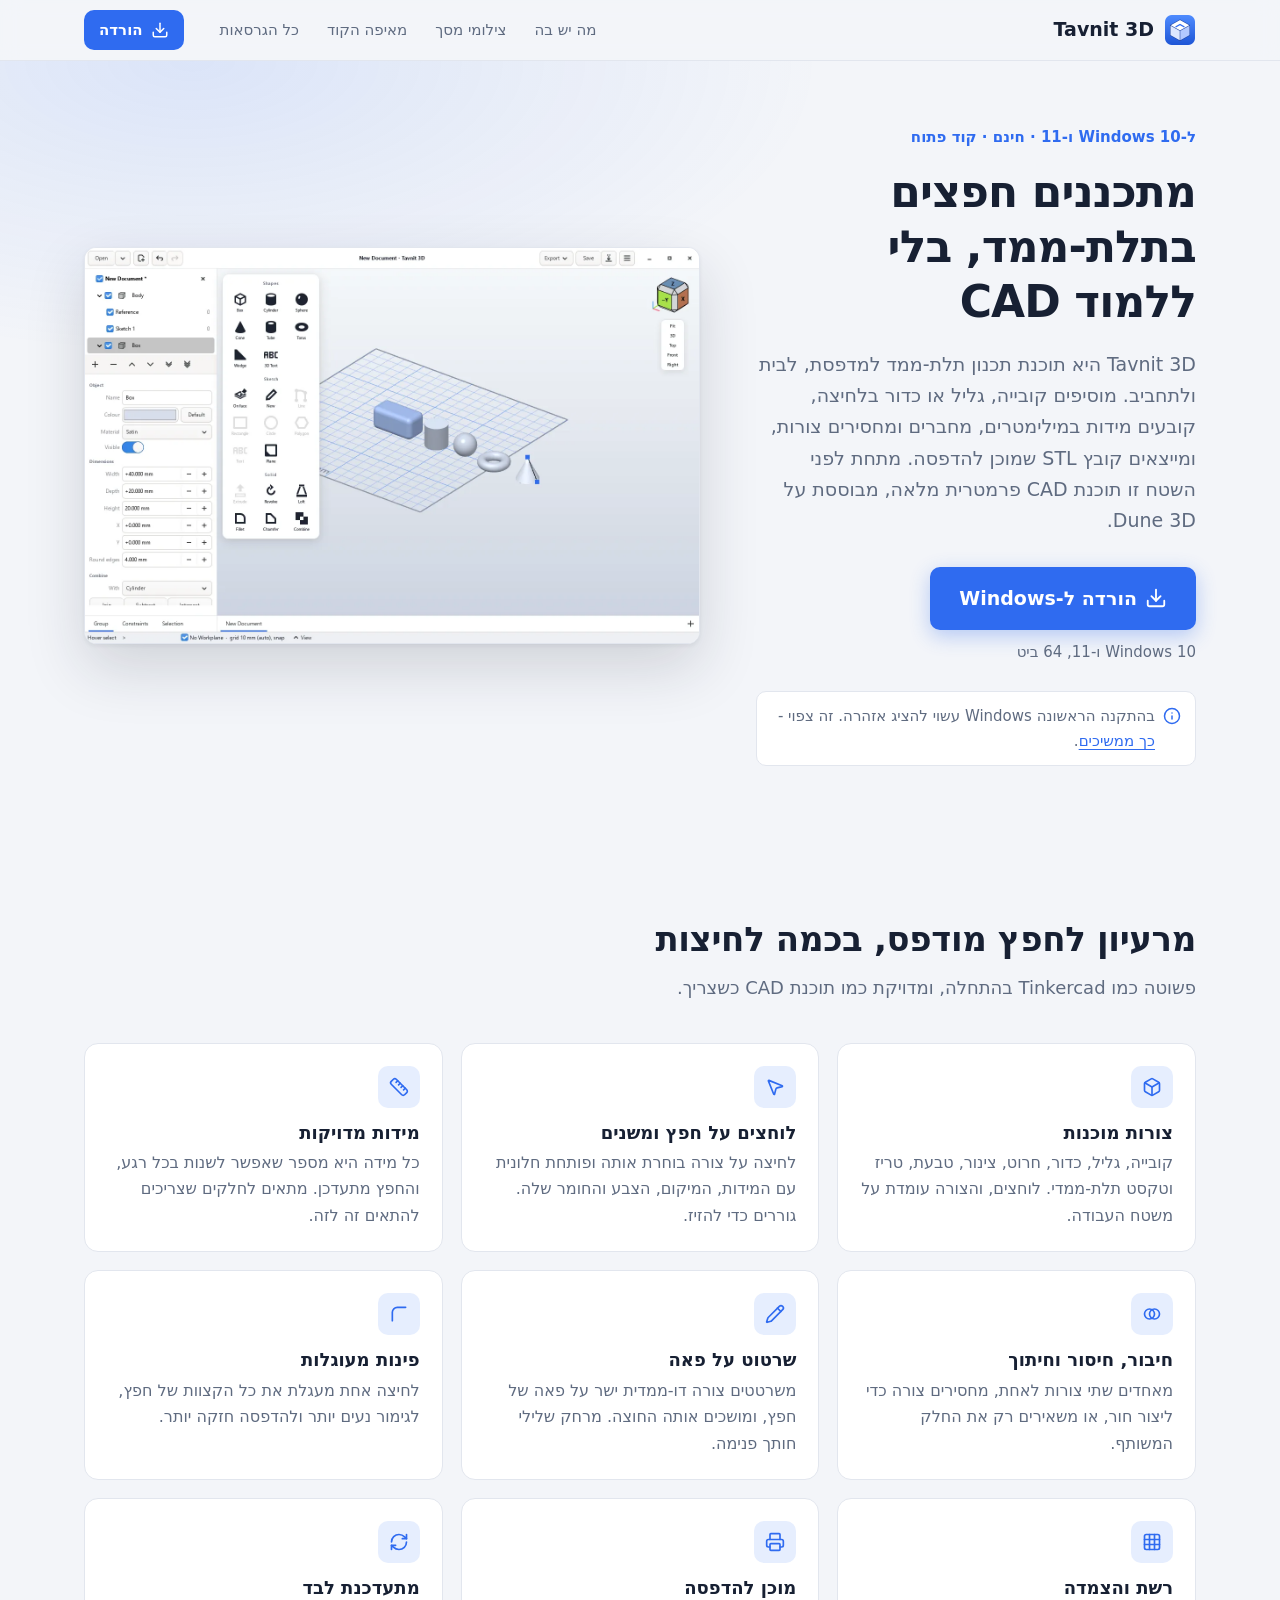
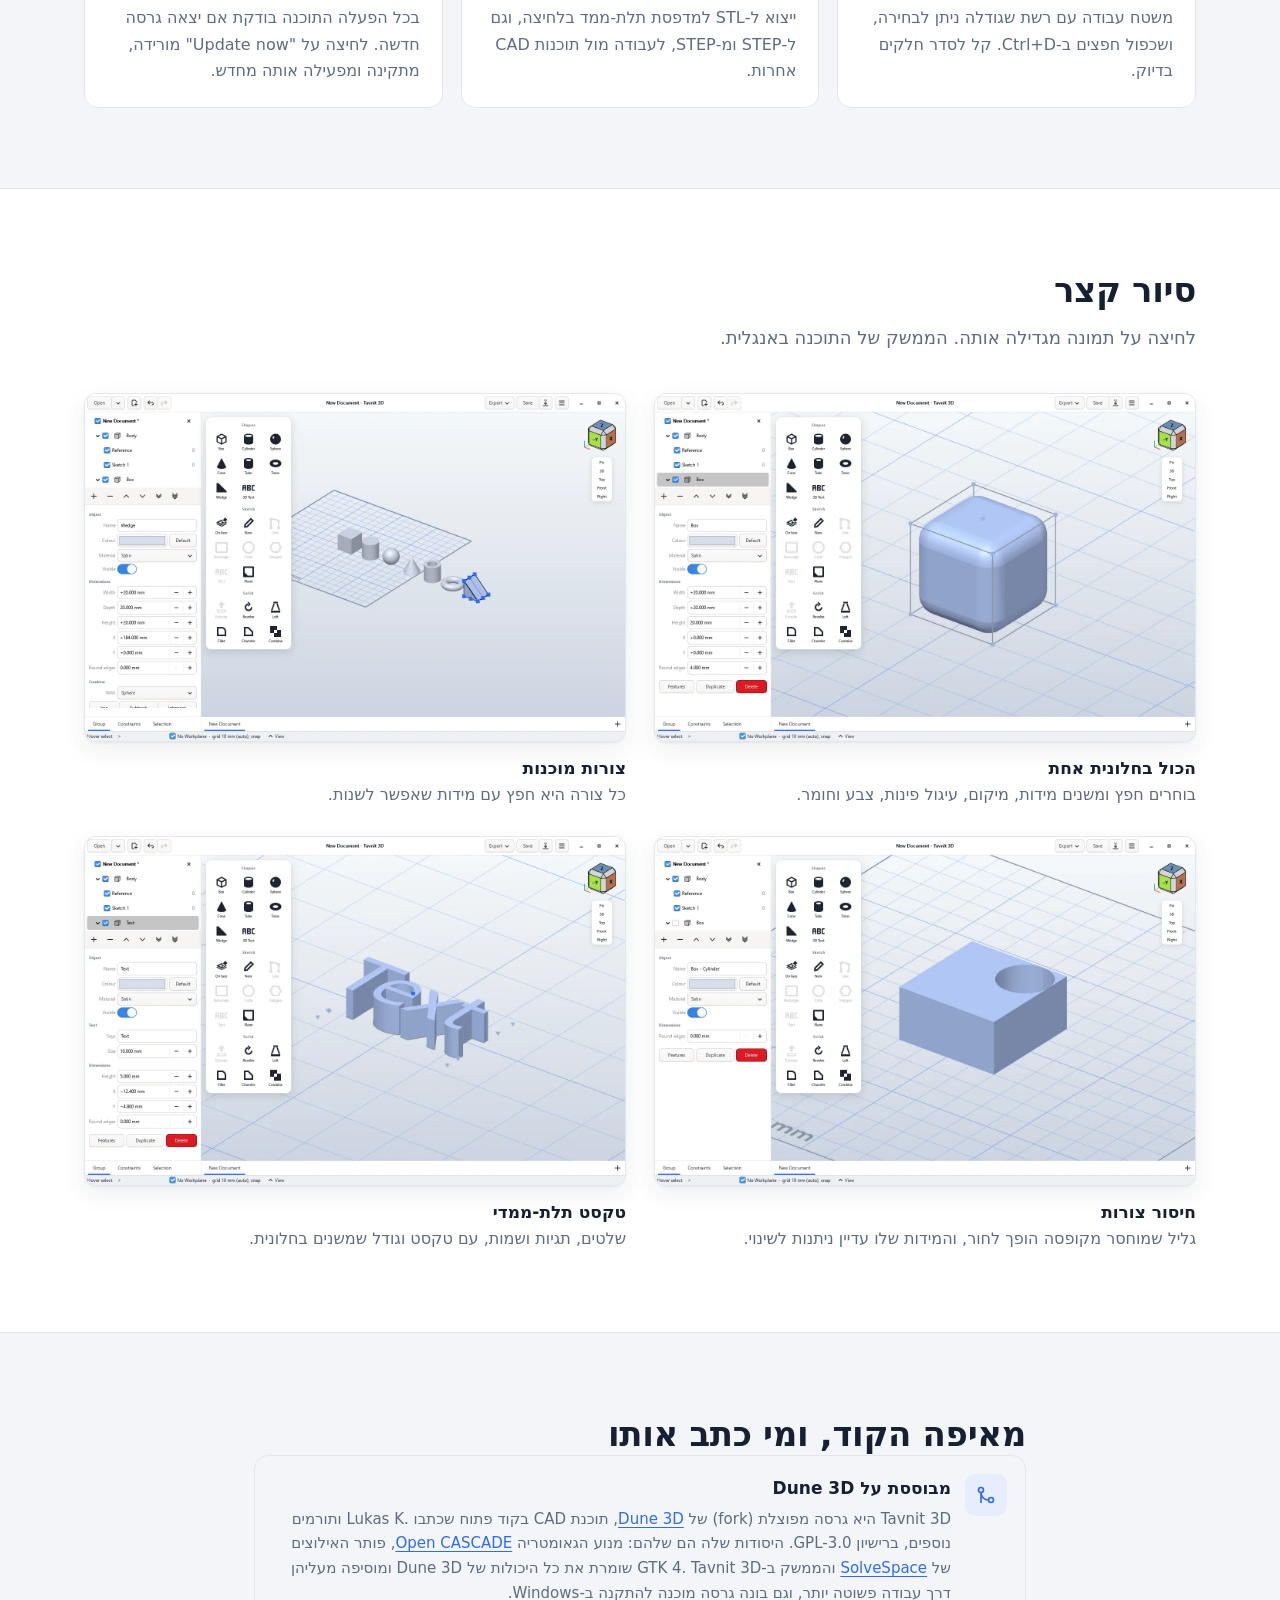
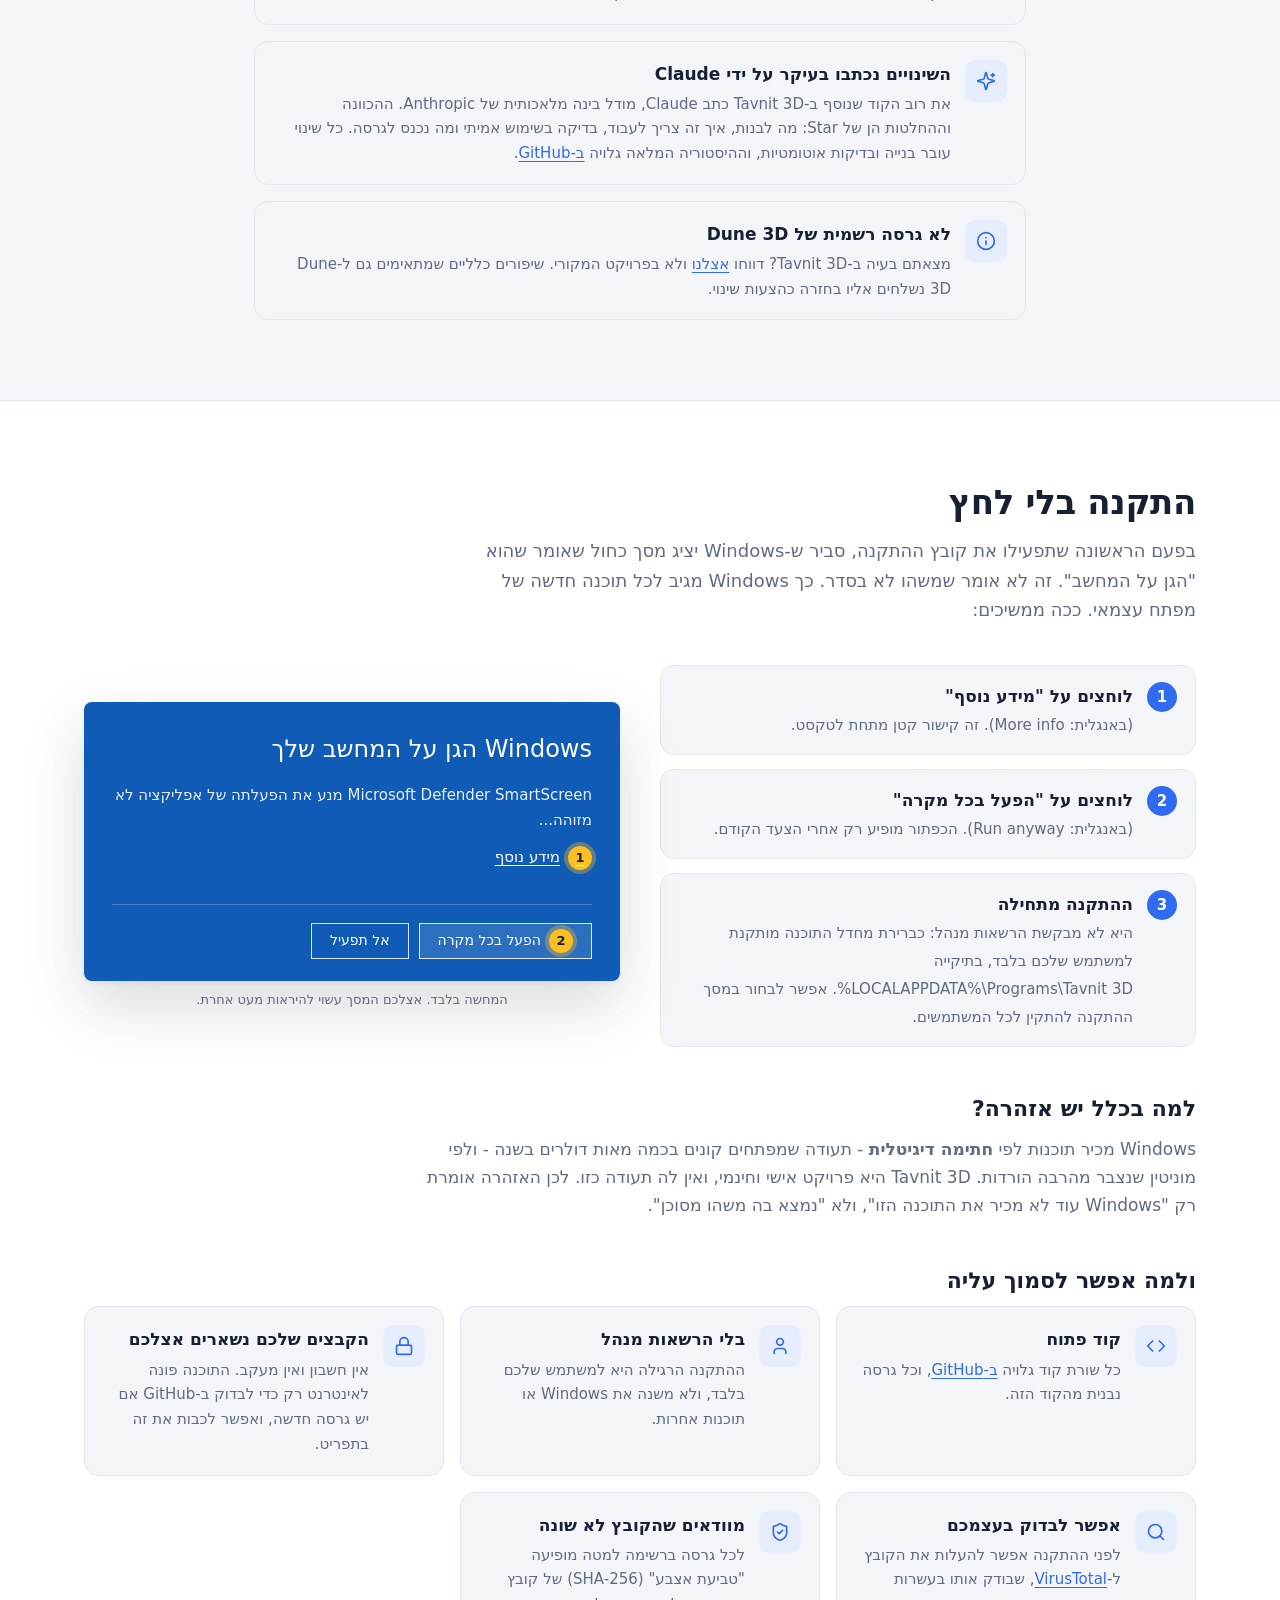
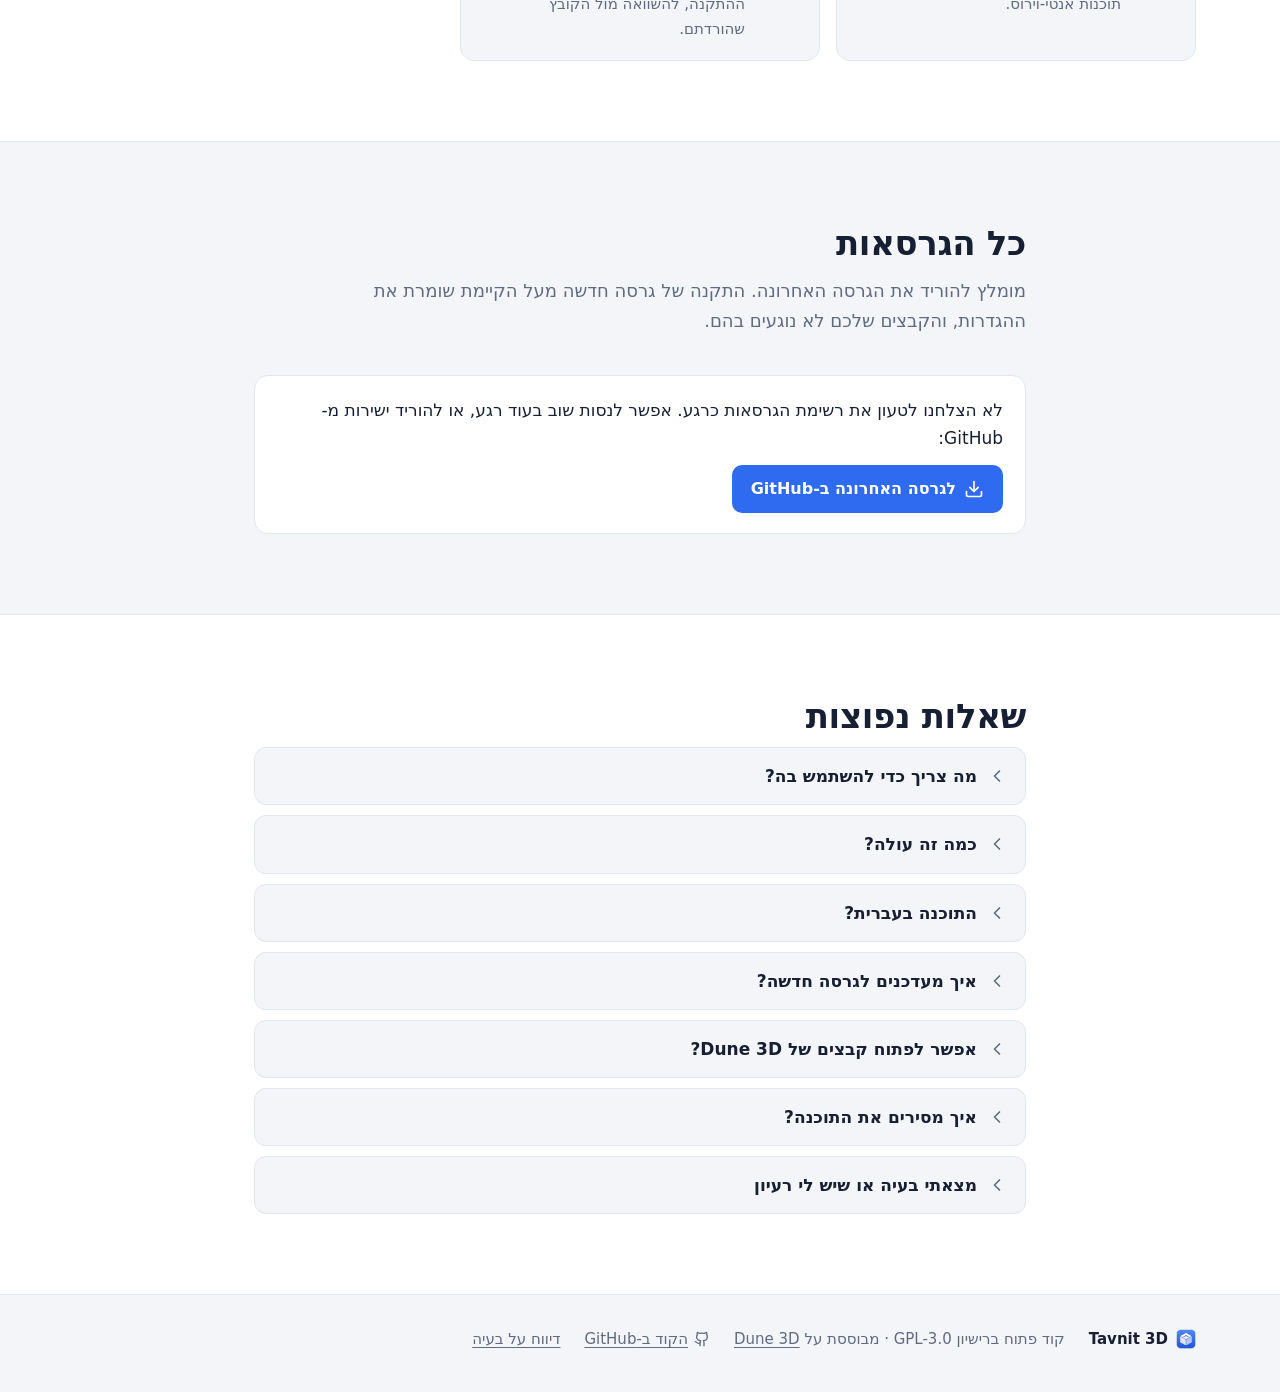
==== site/index.html @ 7b16bb15 "Public repo: landing page, release script, credits, updates from GitHub - site/: Hebrew landing/down" ====
<!doctype html>
<html lang="he" dir="rtl">
<head>
  <meta charset="utf-8">
  <meta name="viewport" content="width=device-width, initial-scale=1">
  <meta name="color-scheme" content="light dark">
  <title>Tavnit 3D - תכנון תלת-ממד פשוט ל-Windows</title>
  <meta name="description" content="Tavnit 3D היא תוכנת תכנון תלת-ממד (CAD) ל-Windows: צורות מוכנות, מידות מדויקות, חיבור וחיסור צורות וייצוא ל-STL להדפסה. חינם ובקוד פתוח, מבוססת על Dune 3D.">
  <link rel="canonical" href="https://star69995.github.io/tavnit3d/">
  <link rel="icon" type="image/png" href="img/favicon.png">

  <meta property="og:type" content="website">
  <meta property="og:url" content="https://star69995.github.io/tavnit3d/">
  <meta property="og:title" content="Tavnit 3D - תכנון תלת-ממד פשוט ל-Windows">
  <meta property="og:description" content="צורות מוכנות, מידות מדויקות, חיבור וחיסור צורות וייצוא ל-STL להדפסה בתלת-ממד. חינם ובקוד פתוח, מבוססת על Dune 3D.">
  <meta property="og:image" content="https://star69995.github.io/tavnit3d/img/og.png">
  <meta property="og:image:width" content="1200">
  <meta property="og:image:height" content="630">
  <meta property="og:image:alt" content="דף הבית של Tavnit 3D: כותרת, כפתור הורדה וצילום של התוכנה עם כמה צורות תלת-ממדיות על משטח העבודה">
  <meta property="og:locale" content="he_IL">
  <meta name="twitter:card" content="summary_large_image">
  <meta name="twitter:title" content="Tavnit 3D - תכנון תלת-ממד פשוט ל-Windows">
  <meta name="twitter:description" content="צורות מוכנות, מידות מדויקות וייצוא ל-STL להדפסה. חינם ובקוד פתוח.">
  <meta name="twitter:image" content="https://star69995.github.io/tavnit3d/img/og.png">

  <link rel="stylesheet" href="style.css">
  <script src="app.js" defer></script>
</head>
<body>
  <!-- Icons (lucide, ISC license) -->
  <svg width="0" height="0" style="position:absolute" aria-hidden="true">
    <defs>
      <symbol id="i-download" viewBox="0 0 24 24"><path d="M21 15v4a2 2 0 0 1-2 2H5a2 2 0 0 1-2-2v-4"/><path d="m7 10 5 5 5-5"/><path d="M12 15V3"/></symbol>
      <symbol id="i-box" viewBox="0 0 24 24"><path d="M21 8a2 2 0 0 0-1-1.73l-7-4a2 2 0 0 0-2 0l-7 4A2 2 0 0 0 3 8v8a2 2 0 0 0 1 1.73l7 4a2 2 0 0 0 2 0l7-4A2 2 0 0 0 21 16Z"/><path d="m3.3 7 8.7 5 8.7-5"/><path d="M12 22V12"/></symbol>
      <symbol id="i-pointer" viewBox="0 0 24 24"><path d="M4.04 4.65a.5.5 0 0 1 .61-.61l16 6.5a.5.5 0 0 1-.06.95l-6.12 1.58a2 2 0 0 0-1.44 1.44l-1.58 6.12a.5.5 0 0 1-.95.06z"/></symbol>
      <symbol id="i-ruler" viewBox="0 0 24 24"><path d="M21.3 15.3a2.4 2.4 0 0 1 0 3.4l-2.6 2.6a2.4 2.4 0 0 1-3.4 0L2.7 8.7a2.41 2.41 0 0 1 0-3.4l2.6-2.6a2.41 2.41 0 0 1 3.4 0Z"/><path d="m14.5 12.5 2-2"/><path d="m11.5 9.5 2-2"/><path d="m8.5 6.5 2-2"/><path d="m17.5 15.5 2-2"/></symbol>
      <symbol id="i-combine" viewBox="0 0 24 24"><circle cx="9" cy="12" r="6"/><circle cx="15" cy="12" r="6"/></symbol>
      <symbol id="i-pen" viewBox="0 0 24 24"><path d="M21.17 6.81a1 1 0 0 0-3.99-3.99L3.84 16.17a2 2 0 0 0-.5.83l-1.32 4.35a.5.5 0 0 0 .62.62l4.35-1.32a2 2 0 0 0 .83-.5z"/><path d="m15 5 4 4"/></symbol>
      <symbol id="i-round" viewBox="0 0 24 24"><path d="M4 20V10a6 6 0 0 1 6-6h10"/></symbol>
      <symbol id="i-grid" viewBox="0 0 24 24"><rect width="18" height="18" x="3" y="3" rx="2"/><path d="M3 9h18"/><path d="M3 15h18"/><path d="M9 3v18"/><path d="M15 3v18"/></symbol>
      <symbol id="i-printer" viewBox="0 0 24 24"><path d="M6 18H4a2 2 0 0 1-2-2v-5a2 2 0 0 1 2-2h16a2 2 0 0 1 2 2v5a2 2 0 0 1-2 2h-2"/><path d="M6 9V3a1 1 0 0 1 1-1h10a1 1 0 0 1 1 1v6"/><rect x="6" y="14" width="12" height="8" rx="1"/></symbol>
      <symbol id="i-refresh" viewBox="0 0 24 24"><path d="M3 12a9 9 0 0 1 9-9 9.75 9.75 0 0 1 6.74 2.74L21 8"/><path d="M21 3v5h-5"/><path d="M21 12a9 9 0 0 1-9 9 9.75 9.75 0 0 1-6.74-2.74L3 16"/><path d="M8 16H3v5"/></symbol>
      <symbol id="i-sparkles" viewBox="0 0 24 24"><path d="M9.94 15.5A2 2 0 0 0 8.5 14.06l-6.13-1.58a.5.5 0 0 1 0-.96L8.5 9.94A2 2 0 0 0 9.94 8.5l1.58-6.13a.5.5 0 0 1 .96 0L14.06 8.5A2 2 0 0 0 15.5 9.94l6.13 1.58a.5.5 0 0 1 0 .96L15.5 14.06a2 2 0 0 0-1.44 1.44l-1.58 6.13a.5.5 0 0 1-.96 0z"/><path d="M20 3v4"/><path d="M22 5h-4"/></symbol>
      <symbol id="i-git" viewBox="0 0 24 24"><circle cx="18" cy="18" r="3"/><circle cx="6" cy="6" r="3"/><path d="M6 21V9a9 9 0 0 0 9 9"/></symbol>
      <symbol id="i-shield" viewBox="0 0 24 24"><path d="M20 13c0 5-3.5 7.5-7.66 8.95a1 1 0 0 1-.67-.01C7.5 20.5 4 18 4 13V6a1 1 0 0 1 1-1c2 0 4.5-1.2 6.24-2.72a1.17 1.17 0 0 1 1.52 0C14.51 3.81 17 5 19 5a1 1 0 0 1 1 1z"/><path d="m9 12 2 2 4-4"/></symbol>
      <symbol id="i-code" viewBox="0 0 24 24"><path d="m16 18 6-6-6-6"/><path d="m8 6-6 6 6 6"/></symbol>
      <symbol id="i-user" viewBox="0 0 24 24"><path d="M19 21v-2a4 4 0 0 0-4-4H9a4 4 0 0 0-4 4v2"/><circle cx="12" cy="7" r="4"/></symbol>
      <symbol id="i-lock" viewBox="0 0 24 24"><rect width="18" height="11" x="3" y="11" rx="2"/><path d="M7 11V7a5 5 0 0 1 10 0v4"/></symbol>
      <symbol id="i-search" viewBox="0 0 24 24"><circle cx="11" cy="11" r="8"/><path d="m21 21-4.3-4.3"/></symbol>
      <symbol id="i-info" viewBox="0 0 24 24"><circle cx="12" cy="12" r="10"/><path d="M12 16v-4"/><path d="M12 8h.01"/></symbol>
      <symbol id="i-external" viewBox="0 0 24 24"><path d="M15 3h6v6"/><path d="M10 14 21 3"/><path d="M18 13v6a2 2 0 0 1-2 2H5a2 2 0 0 1-2-2V8a2 2 0 0 1 2-2h6"/></symbol>
      <symbol id="i-x" viewBox="0 0 24 24"><path d="M18 6 6 18"/><path d="m6 6 12 12"/></symbol>
      <symbol id="i-chevron" viewBox="0 0 24 24"><path d="m6 9 6 6 6-6"/></symbol>
      <symbol id="i-github" viewBox="0 0 24 24"><path d="M15 22v-4a4.8 4.8 0 0 0-1-3.5c3 0 6-2 6-5.5.08-1.25-.27-2.48-1-3.5.28-1.15.28-2.35 0-3.5 0 0-1 0-3 1.5-2.64-.5-5.36-.5-8 0C6 2 5 2 5 2c-.3 1.15-.3 2.35 0 3.5A5.403 5.403 0 0 0 4 9c0 3.5 3 5.5 6 5.5-.39.49-.68 1.05-.85 1.65-.17.6-.22 1.23-.15 1.85v4"/><path d="M9 18c-4.51 2-5-2-7-2"/></symbol>
    </defs>
  </svg>

  <header class="topbar">
    <div class="wrap topbar-inner">
      <a class="brand" href="#top" aria-label="Tavnit 3D - לראש הדף">
        <img src="img/icon.png" alt="" width="32" height="32">
        <span>Tavnit 3D</span>
      </a>
      <nav class="topnav" aria-label="ניווט בדף">
        <a href="#features">מה יש בה</a>
        <a href="#tour">צילומי מסך</a>
        <a href="#origin">מאיפה הקוד</a>
        <a href="#versions">כל הגרסאות</a>
      </nav>
      <a class="btn btn-primary btn-sm" href="#versions" data-latest-link>
        <svg class="ic"><use href="#i-download"/></svg><span>הורדה</span>
      </a>
    </div>
  </header>

  <main id="top">
    <!-- Hero -->
    <section class="hero">
      <div class="wrap hero-grid">
        <div class="hero-text">
          <p class="eyebrow">ל-Windows 10 ו-11 · חינם · קוד פתוח</p>
          <h1>מתכננים חפצים בתלת-ממד, בלי ללמוד CAD</h1>
          <p class="lead">
            Tavnit 3D היא תוכנת תכנון תלת-ממד למדפסת, לבית ולתחביב. מוסיפים קובייה, גליל או כדור בלחיצה,
            קובעים מידות במילימטרים, מחברים ומחסירים צורות, ומייצאים קובץ STL שמוכן להדפסה.
            מתחת לפני השטח זו תוכנת CAD פרמטרית מלאה, מבוססת על Dune 3D.
          </p>
          <div class="cta">
            <a class="btn btn-primary btn-lg" href="https://github.com/Star69995/tavnit3d/releases/latest" data-latest-link id="hero-download">
              <svg class="ic"><use href="#i-download"/></svg>
              <span>הורדה ל-Windows</span>
            </a>
            <p class="cta-meta" id="hero-meta" aria-live="polite">Windows 10 ו-11, 64 ביט</p>
          </div>
          <p class="hero-note">
            <svg class="ic"><use href="#i-info"/></svg>
            <span>בהתקנה הראשונה Windows עשוי להציג אזהרה. זה צפוי - <a href="#safe">כך ממשיכים</a>.</span>
          </p>
        </div>
        <div class="hero-shot">
          <div class="window">
            <img src="img/hero.webp" width="1400" height="900"
                 alt="חלון Tavnit 3D: לוח צורות וכלים, ועל משטח עבודה עם רשת קופסה עם פינות מעוגלות, גליל מתכתי, כדור, טבעת וחרוט. הקופסה נבחרת ובחלונית בצד המידות שלה">
          </div>
        </div>
      </div>
    </section>

    <!-- Features -->
    <section class="section" id="features">
      <div class="wrap">
        <h2>מרעיון לחפץ מודפס, בכמה לחיצות</h2>
        <p class="section-lead">פשוטה כמו Tinkercad בהתחלה, ומדויקת כמו תוכנת CAD כשצריך.</p>
        <div class="features">
          <article class="feature">
            <span class="feature-ic"><svg class="ic"><use href="#i-box"/></svg></span>
            <h3>צורות מוכנות</h3>
            <p>קובייה, גליל, כדור, חרוט, צינור, טבעת, טריז וטקסט תלת-ממדי. לוחצים, והצורה עומדת על משטח העבודה.</p>
          </article>
          <article class="feature">
            <span class="feature-ic"><svg class="ic"><use href="#i-pointer"/></svg></span>
            <h3>לוחצים על חפץ ומשנים</h3>
            <p>לחיצה על צורה בוחרת אותה ופותחת חלונית עם המידות, המיקום, הצבע והחומר שלה. גוררים כדי להזיז.</p>
          </article>
          <article class="feature">
            <span class="feature-ic"><svg class="ic"><use href="#i-ruler"/></svg></span>
            <h3>מידות מדויקות</h3>
            <p>כל מידה היא מספר שאפשר לשנות בכל רגע, והחפץ מתעדכן. מתאים לחלקים שצריכים להתאים זה לזה.</p>
          </article>
          <article class="feature">
            <span class="feature-ic"><svg class="ic"><use href="#i-combine"/></svg></span>
            <h3>חיבור, חיסור וחיתוך</h3>
            <p>מאחדים שתי צורות לאחת, מחסירים צורה כדי ליצור חור, או משאירים רק את החלק המשותף.</p>
          </article>
          <article class="feature">
            <span class="feature-ic"><svg class="ic"><use href="#i-pen"/></svg></span>
            <h3>שרטוט על פאה</h3>
            <p>משרטטים צורה דו-ממדית ישר על פאה של חפץ, ומושכים אותה החוצה. מרחק שלילי חותך פנימה.</p>
          </article>
          <article class="feature">
            <span class="feature-ic"><svg class="ic"><use href="#i-round"/></svg></span>
            <h3>פינות מעוגלות</h3>
            <p>לחיצה אחת מעגלת את כל הקצוות של חפץ, לגימור נעים יותר ולהדפסה חזקה יותר.</p>
          </article>
          <article class="feature">
            <span class="feature-ic"><svg class="ic"><use href="#i-grid"/></svg></span>
            <h3>רשת והצמדה</h3>
            <p>משטח עבודה עם רשת שגודלה ניתן לבחירה, ושכפול חפצים ב-Ctrl+D. קל לסדר חלקים בדיוק.</p>
          </article>
          <article class="feature">
            <span class="feature-ic"><svg class="ic"><use href="#i-printer"/></svg></span>
            <h3>מוכן להדפסה</h3>
            <p>ייצוא ל-STL למדפסת תלת-ממד בלחיצה, וגם ל-STEP ומ-STEP, לעבודה מול תוכנות CAD אחרות.</p>
          </article>
          <article class="feature">
            <span class="feature-ic"><svg class="ic"><use href="#i-refresh"/></svg></span>
            <h3>מתעדכנת לבד</h3>
            <p>בכל הפעלה התוכנה בודקת אם יצאה גרסה חדשה. לחיצה על "Update now" מורידה, מתקינה ומפעילה אותה מחדש.</p>
          </article>
        </div>
      </div>
    </section>

    <!-- Screenshot tour -->
    <section class="section section-alt" id="tour">
      <div class="wrap">
        <h2>סיור קצר</h2>
        <p class="section-lead">לחיצה על תמונה מגדילה אותה. הממשק של התוכנה באנגלית.</p>
        <div class="gallery">
          <figure class="shot">
            <button type="button" class="shot-btn" data-full="img/object-panel.webp" aria-label="הגדלת התמונה: חלונית החפץ">
              <img src="img/object-panel.webp" width="1400" height="900" loading="lazy"
                   alt="קובייה עם פינות מעוגלות נבחרת, ובחלונית בצד הרוחב, העומק, הגובה, המיקום, עיגול הפינות, הצבע והחומר שלה">
            </button>
            <figcaption><strong>הכול בחלונית אחת</strong>בוחרים חפץ ומשנים מידות, מיקום, עיגול פינות, צבע וחומר.</figcaption>
          </figure>
          <figure class="shot">
            <button type="button" class="shot-btn" data-full="img/shapes.webp" aria-label="הגדלת התמונה: צורות מוכנות">
              <img src="img/shapes.webp" width="1400" height="900" loading="lazy"
                   alt="שורה של צורות מוכנות על משטח העבודה: קובייה, גליל, כדור, חרוט, צינור, טבעת וטריז נבחר עם המידות שלו בחלונית">
            </button>
            <figcaption><strong>צורות מוכנות</strong>כל צורה היא חפץ עם מידות שאפשר לשנות.</figcaption>
          </figure>
          <figure class="shot">
            <button type="button" class="shot-btn" data-full="img/subtract.webp" aria-label="הגדלת התמונה: חיסור צורות">
              <img src="img/subtract.webp" width="1400" height="900" loading="lazy"
                   alt="קופסה עם חור עגול בפינה, שנוצר מחיסור של גליל">
            </button>
            <figcaption><strong>חיסור צורות</strong>גליל שמוחסר מקופסה הופך לחור, והמידות שלו עדיין ניתנות לשינוי.</figcaption>
          </figure>
          <figure class="shot">
            <button type="button" class="shot-btn" data-full="img/text.webp" aria-label="הגדלת התמונה: טקסט תלת-ממדי">
              <img src="img/text.webp" width="1400" height="900" loading="lazy"
                   alt="המילה Text כחפץ תלת-ממדי על משטח העבודה, ובחלונית שדות לטקסט, לגודל ולגובה">
            </button>
            <figcaption><strong>טקסט תלת-ממדי</strong>שלטים, תגיות ושמות, עם טקסט וגודל שמשנים בחלונית.</figcaption>
          </figure>
        </div>
      </div>
    </section>

    <!-- Where the code comes from -->
    <section class="section" id="origin">
      <div class="wrap narrow">
        <h2>מאיפה הקוד, ומי כתב אותו</h2>
        <div class="trust trust-list">
          <div class="trust-item">
            <span class="trust-ic"><svg class="ic"><use href="#i-git"/></svg></span>
            <div>
              <strong>מבוססת על Dune 3D</strong>
              <p>
                Tavnit 3D היא גרסה מפוצלת (fork) של <a href="https://dune3d.org/">Dune 3D</a>, תוכנת CAD בקוד פתוח
                שכתבו <bdi>Lukas K.</bdi> ותורמים נוספים, ברישיון GPL-3.0. היסודות שלה הם שלהם: מנוע הגאומטריה
                <a href="https://dev.opencascade.org/">Open CASCADE</a>, פותר האילוצים של
                <a href="https://solvespace.com/">SolveSpace</a> והממשק ב-GTK 4.
                Tavnit 3D שומרת את כל היכולות של Dune 3D ומוסיפה מעליהן דרך עבודה פשוטה יותר, וגם בונה גרסה מוכנה להתקנה ב-Windows.
              </p>
            </div>
          </div>
          <div class="trust-item">
            <span class="trust-ic"><svg class="ic"><use href="#i-sparkles"/></svg></span>
            <div>
              <strong>השינויים נכתבו בעיקר על ידי Claude</strong>
              <p>
                את רוב הקוד שנוסף ב-Tavnit 3D כתב Claude, מודל בינה מלאכותית של Anthropic. ההכוונה וההחלטות הן של Star:
                מה לבנות, איך זה צריך לעבוד, בדיקה בשימוש אמיתי ומה נכנס לגרסה. כל שינוי עובר בנייה ובדיקות
                אוטומטיות, וההיסטוריה המלאה גלויה <a href="https://github.com/Star69995/tavnit3d/commits/studio">ב-GitHub</a>.
              </p>
            </div>
          </div>
          <div class="trust-item">
            <span class="trust-ic"><svg class="ic"><use href="#i-info"/></svg></span>
            <div>
              <strong>לא גרסה רשמית של Dune 3D</strong>
              <p>
                מצאתם בעיה ב-Tavnit 3D? דווחו <a href="https://github.com/Star69995/tavnit3d/issues">אצלנו</a> ולא בפרויקט המקורי.
                שיפורים כלליים שמתאימים גם ל-Dune 3D נשלחים אליו בחזרה כהצעות שינוי.
              </p>
            </div>
          </div>
        </div>
      </div>
    </section>

    <!-- Safe install -->
    <section class="section section-alt" id="safe">
      <div class="wrap">
        <h2>התקנה בלי לחץ</h2>
        <p class="section-lead">
          בפעם הראשונה שתפעילו את קובץ ההתקנה, סביר ש-Windows יציג מסך כחול שאומר שהוא "הגן על המחשב".
          זה לא אומר שמשהו לא בסדר. כך Windows מגיב לכל תוכנה חדשה של מפתח עצמאי. ככה ממשיכים:
        </p>

        <div class="steps-grid">
          <ol class="steps">
            <li>
              <span class="step-num">1</span>
              <div>
                <strong>לוחצים על "מידע נוסף"</strong>
                <span class="muted">(באנגלית: More info). זה קישור קטן מתחת לטקסט.</span>
              </div>
            </li>
            <li>
              <span class="step-num">2</span>
              <div>
                <strong>לוחצים על "הפעל בכל מקרה"</strong>
                <span class="muted">(באנגלית: Run anyway). הכפתור מופיע רק אחרי הצעד הקודם.</span>
              </div>
            </li>
            <li>
              <span class="step-num">3</span>
              <div>
                <strong>ההתקנה מתחילה</strong>
                <span class="muted">היא לא מבקשת הרשאות מנהל: כברירת מחדל התוכנה מותקנת למשתמש שלכם בלבד, בתיקייה <bdi dir="ltr">%LOCALAPPDATA%\Programs\Tavnit 3D</bdi>. אפשר לבחור במסך ההתקנה להתקין לכל המשתמשים.</span>
              </div>
            </li>
          </ol>

          <figure class="smartscreen-figure">
            <div class="smartscreen" aria-hidden="true">
              <div class="ss-title">Windows הגן על המחשב שלך</div>
              <p class="ss-text">Microsoft Defender SmartScreen מנע את הפעלתה של אפליקציה לא מזוהה...</p>
              <span class="ss-link"><span class="ss-badge">1</span>מידע נוסף</span>
              <div class="ss-buttons">
                <span class="ss-btn ss-btn-run"><span class="ss-badge">2</span>הפעל בכל מקרה</span>
                <span class="ss-btn">אל תפעיל</span>
              </div>
            </div>
            <figcaption>המחשה בלבד. אצלכם המסך עשוי להיראות מעט אחרת.</figcaption>
          </figure>
        </div>

        <h3 class="sub-h">למה בכלל יש אזהרה?</h3>
        <p class="prose">
          Windows מכיר תוכנות לפי <strong>חתימה דיגיטלית</strong> - תעודה שמפתחים קונים בכמה מאות דולרים בשנה - ולפי מוניטין שנצבר מהרבה הורדות.
          Tavnit 3D היא פרויקט אישי וחינמי, ואין לה תעודה כזו. לכן האזהרה אומרת רק "Windows עוד לא מכיר את התוכנה הזו", ולא "נמצא בה משהו מסוכן".
        </p>

        <h3 class="sub-h">ולמה אפשר לסמוך עליה</h3>
        <div class="trust">
          <div class="trust-item">
            <span class="trust-ic"><svg class="ic"><use href="#i-code"/></svg></span>
            <div><strong>קוד פתוח</strong><p>כל שורת קוד גלויה <a href="https://github.com/Star69995/tavnit3d">ב-GitHub</a>, וכל גרסה נבנית מהקוד הזה.</p></div>
          </div>
          <div class="trust-item">
            <span class="trust-ic"><svg class="ic"><use href="#i-user"/></svg></span>
            <div><strong>בלי הרשאות מנהל</strong><p>ההתקנה הרגילה היא למשתמש שלכם בלבד, ולא משנה את Windows או תוכנות אחרות.</p></div>
          </div>
          <div class="trust-item">
            <span class="trust-ic"><svg class="ic"><use href="#i-lock"/></svg></span>
            <div><strong>הקבצים שלכם נשארים אצלכם</strong><p>אין חשבון ואין מעקב. התוכנה פונה לאינטרנט רק כדי לבדוק ב-GitHub אם יש גרסה חדשה, ואפשר לכבות את זה בתפריט.</p></div>
          </div>
          <div class="trust-item">
            <span class="trust-ic"><svg class="ic"><use href="#i-search"/></svg></span>
            <div><strong>אפשר לבדוק בעצמכם</strong><p>לפני ההתקנה אפשר להעלות את הקובץ ל-<a href="https://www.virustotal.com/gui/home/upload">VirusTotal</a>, שבודק אותו בעשרות תוכנות אנטי-וירוס.</p></div>
          </div>
          <div class="trust-item">
            <span class="trust-ic"><svg class="ic"><use href="#i-shield"/></svg></span>
            <div><strong>מוודאים שהקובץ לא שונה</strong><p>לכל גרסה ברשימה למטה מופיעה "טביעת אצבע" (SHA-256) של קובץ ההתקנה, להשוואה מול הקובץ שהורדתם.</p></div>
          </div>
        </div>
      </div>
    </section>

    <!-- All versions -->
    <section class="section" id="versions">
      <div class="wrap narrow">
        <h2>כל הגרסאות</h2>
        <p class="section-lead">
          מומלץ להוריד את הגרסה האחרונה. התקנה של גרסה חדשה מעל הקיימת שומרת את ההגדרות, והקבצים שלכם לא נוגעים בהם.
        </p>
        <div id="releases" class="releases" aria-live="polite">
          <div class="release skeleton" aria-hidden="true"><span></span><span></span></div>
          <div class="release skeleton" aria-hidden="true"><span></span><span></span></div>
          <p class="sr-only">טוען את רשימת הגרסאות...</p>
        </div>
        <noscript>
          <p class="notice">כדי לראות את רשימת הגרסאות כאן צריך JavaScript. אפשר גם להוריד ישירות <a href="https://github.com/Star69995/tavnit3d/releases">מדף הגרסאות ב-GitHub</a>.</p>
        </noscript>
      </div>
    </section>

    <!-- FAQ -->
    <section class="section section-alt" id="faq">
      <div class="wrap narrow">
        <h2>שאלות נפוצות</h2>
        <details class="disclosure">
          <summary><svg class="ic chev"><use href="#i-chevron"/></svg>מה צריך כדי להשתמש בה?</summary>
          <div class="disclosure-body"><p>מחשב עם Windows 10 או 11, 64 ביט. עכבר עם גלגלת נוח במיוחד לסיבוב ולהגדלה של התצוגה.</p></div>
        </details>
        <details class="disclosure">
          <summary><svg class="ic chev"><use href="#i-chevron"/></svg>כמה זה עולה?</summary>
          <div class="disclosure-body"><p>כלום. Tavnit 3D חינמית לגמרי, בלי פרסומות. הקוד פתוח ברישיון GPL-3.0, כמו Dune 3D שעליה היא מבוססת.</p></div>
        </details>
        <details class="disclosure">
          <summary><svg class="ic chev"><use href="#i-chevron"/></svg>התוכנה בעברית?</summary>
          <div class="disclosure-body"><p>לא, הממשק עצמו באנגלית, כמו ב-Dune 3D. האתר הזה ומסכי ההתקנה בעברית.</p></div>
        </details>
        <details class="disclosure">
          <summary><svg class="ic chev"><use href="#i-chevron"/></svg>איך מעדכנים לגרסה חדשה?</summary>
          <div class="disclosure-body"><p>בכל הפעלה התוכנה בודקת אם יצאה גרסה חדשה, ואם כן מופיע פס מעל אזור העבודה. לוחצים על "Update now", והתוכנה מורידה את הגרסה, מתקינה אותה ונפתחת מחדש. כדאי לשמור את הקבצים הפתוחים לפני כן. את הבדיקה האוטומטית אפשר לכבות בתפריט הראשי, ובכל רגע אפשר גם להוריד את הגרסה האחרונה מכאן ולהתקין מעל הקיימת.</p></div>
        </details>
        <details class="disclosure">
          <summary><svg class="ic chev"><use href="#i-chevron"/></svg>אפשר לפתוח קבצים של Dune 3D?</summary>
          <div class="disclosure-body"><p>כן, Tavnit 3D משתמשת באותו סוג קובץ (<bdi dir="ltr">.d3ddoc</bdi>). בכיוון ההפוך, קובץ ששמרתם ב-Tavnit 3D עלול לא להיפתח בגרסה ישנה של Dune 3D. התוכנה מתריעה על זה כשזה רלוונטי.</p></div>
        </details>
        <details class="disclosure">
          <summary><svg class="ic chev"><use href="#i-chevron"/></svg>איך מסירים את התוכנה?</summary>
          <div class="disclosure-body"><p>בהגדרות Windows, תחת "אפליקציות", בוחרים ב-Tavnit 3D ולוחצים "הסר התקנה". הקבצים ששמרתם לא נמחקים.</p></div>
        </details>
        <details class="disclosure">
          <summary><svg class="ic chev"><use href="#i-chevron"/></svg>מצאתי בעיה או שיש לי רעיון</summary>
          <div class="disclosure-body"><p>נשמח לשמוע. אפשר לפתוח דיווח <a href="https://github.com/Star69995/tavnit3d/issues">בדף הבעיות ב-GitHub</a>.</p></div>
        </details>
      </div>
    </section>
  </main>

  <footer class="footer">
    <div class="wrap footer-inner">
      <span class="brand-sm"><img src="img/icon.png" alt="" width="20" height="20"> Tavnit 3D</span>
      <span>קוד פתוח ברישיון GPL-3.0 · מבוססת על <a href="https://dune3d.org/">Dune 3D</a></span>
      <a href="https://github.com/Star69995/tavnit3d"><svg class="ic"><use href="#i-github"/></svg>הקוד ב-GitHub</a>
      <a href="https://github.com/Star69995/tavnit3d/issues">דיווח על בעיה</a>
    </div>
  </footer>

  <dialog id="lightbox" class="lightbox" aria-label="תמונה מוגדלת">
    <button type="button" class="lightbox-close" aria-label="סגירה"><svg class="ic"><use href="#i-x"/></svg></button>
    <img alt="">
    <p class="lightbox-caption"></p>
  </dialog>
</body>
</html>
---- site/style.css ----
/* Palette follows the app's studio theme (src/dune3d.css). */
:root {
  --bg: #f3f5f9;
  --panel: #ffffff;
  --panel2: #f7f8fb;
  --line: #e2e6ee;
  --fg: #172033;
  --muted: #5f6b80;
  --accent: #2f6bf0;
  --accent-hover: #2457d1;
  --accent-soft: #e6eefe;
  --ok: #15803d;
  --ok-soft: #e3f6e9;
  --warn: #b45309;
  --warn-soft: #fdf0dc;
  --shadow: 0 1px 2px rgb(23 32 51 / 0.06), 0 8px 24px rgb(23 32 51 / 0.08);
  --shadow-lg: 0 2px 4px rgb(23 32 51 / 0.06), 0 24px 60px rgb(23 32 51 / 0.16);
  --ss-bg: #0f5bb5;
  --radius: 14px;
  --font: "Segoe UI Variable Text", "Segoe UI", system-ui, -apple-system, "Noto Sans Hebrew", Arial, sans-serif;
  --mono: "Cascadia Mono", Consolas, ui-monospace, monospace;
}

@media (prefers-color-scheme: dark) {
  :root {
    --bg: #0e1117;
    --panel: #161b24;
    --panel2: #1b212c;
    --line: #2a3240;
    --fg: #e6eaf2;
    --muted: #94a0b5;
    --accent: #4f8bff;
    --accent-hover: #6b9dff;
    --accent-soft: #1b2a47;
    --ok: #4ade80;
    --ok-soft: #14301f;
    --warn: #fbbf24;
    --warn-soft: #3a2c10;
    --shadow: 0 1px 2px rgb(0 0 0 / 0.3), 0 8px 24px rgb(0 0 0 / 0.3);
    --shadow-lg: 0 2px 4px rgb(0 0 0 / 0.3), 0 24px 60px rgb(0 0 0 / 0.5);
  }
}

*,
*::before,
*::after {
  box-sizing: border-box;
}

html {
  scroll-behavior: smooth;
  scroll-padding-top: 72px;
  -webkit-text-size-adjust: 100%;
}

body {
  margin: 0;
  background: var(--bg);
  color: var(--fg);
  font-family: var(--font);
  font-size: 17px;
  line-height: 1.65;
  -webkit-font-smoothing: antialiased;
}

img {
  max-width: 100%;
  height: auto;
  display: block;
}

a {
  color: var(--accent);
  text-underline-offset: 3px;
}
a:hover {
  color: var(--accent-hover);
}

:focus-visible {
  outline: 2px solid var(--accent);
  outline-offset: 2px;
  border-radius: 6px;
}

h1,
h2,
h3 {
  line-height: 1.25;
  margin: 0;
}

h2 {
  font-size: clamp(26px, 4vw, 34px);
  letter-spacing: -0.01em;
}

.ic {
  width: 20px;
  height: 20px;
  flex-shrink: 0;
  fill: none;
  stroke: currentColor;
  stroke-width: 2;
  stroke-linecap: round;
  stroke-linejoin: round;
}

.wrap {
  max-width: 1160px;
  margin: 0 auto;
  padding: 0 24px;
}
.wrap.narrow {
  max-width: 820px;
}

.muted {
  color: var(--muted);
}

.sr-only {
  position: absolute;
  width: 1px;
  height: 1px;
  overflow: hidden;
  clip-path: inset(50%);
  white-space: nowrap;
}

/* Buttons */
.btn {
  display: inline-flex;
  align-items: center;
  justify-content: center;
  gap: 8px;
  border-radius: 10px;
  font-weight: 600;
  text-decoration: none;
  border: 1px solid transparent;
  cursor: pointer;
  font-family: inherit;
  transition: background-color 0.15s, transform 0.15s, box-shadow 0.15s;
}
.btn-primary {
  background: var(--accent);
  color: #fff;
}
.btn-primary:hover {
  background: var(--accent-hover);
  color: #fff;
}
.btn-secondary {
  background: var(--panel);
  color: var(--fg);
  border-color: var(--line);
}
.btn-secondary:hover {
  background: var(--panel2);
  color: var(--fg);
}
.btn-sm {
  padding: 7px 14px;
  font-size: 15px;
}
.btn-sm .ic {
  width: 18px;
  height: 18px;
}
.btn-md {
  padding: 10px 18px;
  font-size: 16px;
}
.btn-lg {
  padding: 15px 28px;
  font-size: 19px;
  box-shadow: 0 6px 20px rgb(37 99 235 / 0.3);
}
.btn-lg:hover {
  transform: translateY(-1px);
}
.btn-lg .ic {
  width: 22px;
  height: 22px;
}

/* Top bar */
.topbar {
  position: sticky;
  top: 0;
  z-index: 10;
  background: color-mix(in srgb, var(--bg) 85%, transparent);
  backdrop-filter: blur(10px);
  -webkit-backdrop-filter: blur(10px);
  border-bottom: 1px solid var(--line);
}
.topbar-inner {
  display: flex;
  align-items: center;
  gap: 24px;
  height: 60px;
}
.brand {
  display: flex;
  align-items: center;
  gap: 10px;
  font-weight: 700;
  font-size: 19px;
  color: var(--fg);
  text-decoration: none;
}
.brand img {
  width: 32px;
  height: 32px;
}
.brand:hover {
  color: var(--fg);
}
.topnav {
  display: flex;
  gap: 4px;
  margin-inline-start: auto;
}
.topnav a {
  color: var(--muted);
  text-decoration: none;
  font-size: 15px;
  padding: 6px 12px;
  border-radius: 8px;
}
.topnav a:hover {
  color: var(--fg);
  background: var(--panel);
}

/* Hero */
.hero {
  padding: 64px 0 72px;
  background:
    radial-gradient(900px 420px at 15% 0%, color-mix(in srgb, var(--accent) 12%, transparent), transparent 70%),
    var(--bg);
}
.hero-grid {
  display: grid;
  grid-template-columns: minmax(0, 5fr) minmax(0, 7fr);
  gap: 56px;
  align-items: center;
}
.eyebrow {
  margin: 0 0 14px;
  color: var(--accent);
  font-weight: 600;
  font-size: 15px;
}
.hero h1 {
  font-size: clamp(32px, 4vw, 44px);
  letter-spacing: -0.02em;
}
.lead {
  font-size: 19px;
  color: var(--muted);
  margin: 20px 0 30px;
}
.cta {
  display: flex;
  flex-direction: column;
  align-items: flex-start;
  gap: 10px;
}
.cta-meta {
  margin: 0;
  color: var(--muted);
  font-size: 15px;
}
.hero-note {
  display: flex;
  gap: 8px;
  align-items: flex-start;
  margin: 26px 0 0;
  padding: 12px 14px;
  background: var(--panel);
  border: 1px solid var(--line);
  border-radius: 10px;
  font-size: 15px;
  color: var(--muted);
}
.hero-note .ic {
  color: var(--accent);
  margin-top: 3px;
  width: 18px;
  height: 18px;
}

.window {
  border-radius: 12px;
  overflow: hidden;
  border: 1px solid var(--line);
  background: var(--panel);
  box-shadow: var(--shadow-lg);
}
.window-bar {
  display: flex;
  align-items: center;
  justify-content: space-between;
  height: 34px;
  padding: 0 14px;
  background: var(--panel);
  border-bottom: 1px solid var(--line);
  font-size: 13px;
  color: var(--muted);
  /* Windows doesn't mirror the title bar: title on the left, buttons on the right. */
  direction: ltr;
}
.window-title {
  direction: rtl;
}
.window-ctrls {
  display: flex;
  gap: 18px;
}
.window-ctrls i {
  width: 10px;
  height: 10px;
  border: 1.5px solid var(--muted);
  opacity: 0.6;
}
.window-ctrls i:first-child {
  border-width: 0 0 1.5px;
  height: 6px;
}
.window-ctrls i:last-child {
  border: 0;
  background:
    linear-gradient(45deg, transparent 45%, var(--muted) 45%, var(--muted) 55%, transparent 55%),
    linear-gradient(-45deg, transparent 45%, var(--muted) 45%, var(--muted) 55%, transparent 55%);
}

/* Sections */
.section {
  padding: 80px 0;
}
.section-alt {
  background: var(--panel);
  border-block: 1px solid var(--line);
}
.section-lead {
  color: var(--muted);
  font-size: 18px;
  margin: 12px 0 40px;
  max-width: 720px;
}

/* Features */
.features {
  display: grid;
  grid-template-columns: repeat(3, minmax(0, 1fr));
  gap: 18px;
}
.feature {
  background: var(--panel);
  border: 1px solid var(--line);
  border-radius: var(--radius);
  padding: 22px;
}
.feature h3 {
  font-size: 18px;
  margin: 14px 0 6px;
}
.feature p {
  margin: 0;
  color: var(--muted);
  font-size: 16px;
}
.feature-ic,
.trust-ic {
  display: inline-flex;
  align-items: center;
  justify-content: center;
  width: 42px;
  height: 42px;
  border-radius: 10px;
  background: var(--accent-soft);
  color: var(--accent);
  flex-shrink: 0;
}

/* Backup folder example */
.split {
  display: grid;
  grid-template-columns: minmax(0, 1fr) minmax(0, 1fr);
  gap: 48px;
  align-items: center;
}
.split p {
  color: var(--muted);
}
.split h2 + p {
  margin-top: 18px;
}
.tree {
  margin: 0;
  background: var(--bg);
  border: 1px solid var(--line);
  border-radius: var(--radius);
  padding: 18px 20px;
  font-size: 15px;
}
.tree-path {
  font-family: var(--mono);
  color: var(--muted);
  font-size: 14px;
  margin-bottom: 10px;
  text-align: right;
}
.tree ul {
  list-style: none;
  margin: 0;
  padding: 0;
  display: grid;
  gap: 6px;
}
.tree li {
  display: flex;
  align-items: center;
  gap: 10px;
  background: var(--panel);
  border: 1px solid var(--line);
  border-radius: 10px;
  padding: 9px 12px;
  flex-wrap: wrap;
}
.tree li .ic {
  color: var(--accent);
  width: 18px;
  height: 18px;
}
.tag {
  font-weight: 600;
  font-size: 13px;
  border-radius: 6px;
  padding: 1px 8px;
  background: var(--panel2);
  color: var(--muted);
  border: 1px solid var(--line);
}
.tag-full {
  background: var(--accent-soft);
  color: var(--accent);
  border-color: transparent;
}

/* Gallery */
.gallery {
  display: grid;
  grid-template-columns: repeat(2, minmax(0, 1fr));
  gap: 28px;
}
.shot {
  margin: 0;
}
.shot-btn {
  display: block;
  width: 100%;
  padding: 0;
  border: 1px solid var(--line);
  border-radius: 12px;
  overflow: hidden;
  background: var(--panel);
  cursor: zoom-in;
  box-shadow: var(--shadow);
  transition: transform 0.2s, box-shadow 0.2s;
}
.shot-btn:hover {
  transform: translateY(-2px);
  box-shadow: var(--shadow-lg);
}
.shot figcaption {
  margin-top: 12px;
  color: var(--muted);
  font-size: 16px;
}
.shot figcaption strong {
  display: block;
  color: var(--fg);
  font-size: 17px;
}

/* Safe install */
.steps-grid {
  display: grid;
  grid-template-columns: minmax(0, 1fr) minmax(0, 1fr);
  gap: 40px;
  align-items: center;
}
.steps {
  list-style: none;
  margin: 0;
  padding: 0;
  display: grid;
  gap: 14px;
}
.steps li {
  display: flex;
  gap: 14px;
  align-items: flex-start;
  background: var(--bg);
  border: 1px solid var(--line);
  border-radius: var(--radius);
  padding: 16px 18px;
}
.steps strong {
  display: block;
  font-size: 17px;
}
.steps .muted {
  font-size: 15px;
}
.step-num {
  display: inline-flex;
  align-items: center;
  justify-content: center;
  width: 30px;
  height: 30px;
  border-radius: 50%;
  background: var(--accent);
  color: #fff;
  font-weight: 700;
  font-size: 15px;
  flex-shrink: 0;
}

.smartscreen-figure {
  margin: 0;
}
.smartscreen-figure figcaption {
  font-size: 13px;
  color: var(--muted);
  margin-top: 8px;
  text-align: center;
}
.smartscreen {
  background: var(--ss-bg);
  color: #fff;
  border-radius: 8px;
  padding: 28px 28px 22px;
  box-shadow: var(--shadow-lg);
  font-size: 15px;
}
.ss-title {
  font-size: 24px;
  font-weight: 300;
  margin-bottom: 14px;
}
.ss-text {
  margin: 0 0 12px;
  opacity: 0.9;
}
.ss-link {
  display: inline-flex;
  align-items: center;
  gap: 8px;
  text-decoration: underline;
  text-underline-offset: 3px;
}
.ss-buttons {
  display: flex;
  justify-content: flex-start;
  gap: 10px;
  margin-top: 34px;
  padding-top: 18px;
  border-top: 1px solid rgb(255 255 255 / 0.25);
}
.ss-btn {
  display: inline-flex;
  align-items: center;
  gap: 8px;
  border: 1px solid rgb(255 255 255 / 0.85);
  padding: 5px 18px;
  font-size: 14px;
}
.ss-btn-run {
  background: rgb(255 255 255 / 0.12);
}
.ss-badge {
  display: inline-flex;
  align-items: center;
  justify-content: center;
  width: 24px;
  height: 24px;
  border-radius: 50%;
  background: #fbbf24;
  color: #172033;
  font-weight: 700;
  font-size: 13px;
  text-decoration: none;
  box-shadow: 0 0 0 4px rgb(251 191 36 / 0.35);
}

.sub-h {
  font-size: 22px;
  margin: 48px 0 12px;
}
.prose {
  color: var(--muted);
  max-width: 780px;
  margin: 0;
}

.trust {
  display: grid;
  grid-template-columns: repeat(3, minmax(0, 1fr));
  gap: 16px;
}
.trust-item {
  display: flex;
  gap: 14px;
  align-items: flex-start;
  background: var(--bg);
  border: 1px solid var(--line);
  border-radius: var(--radius);
  padding: 18px;
}
.trust-item strong {
  font-size: 17px;
}
.trust-item p {
  margin: 4px 0 0;
  color: var(--muted);
  font-size: 15px;
}

/* Disclosures (details) */
.disclosure {
  background: var(--panel);
  border: 1px solid var(--line);
  border-radius: 12px;
  margin-top: 10px;
}
.section-alt .disclosure {
  background: var(--bg);
}
.disclosure summary {
  display: flex;
  align-items: center;
  gap: 10px;
  padding: 14px 18px;
  cursor: pointer;
  font-weight: 600;
  list-style: none;
}
.disclosure summary::-webkit-details-marker {
  display: none;
}
.disclosure .chev {
  color: var(--muted);
  transition: transform 0.2s;
}
.disclosure:not([open]) .chev {
  transform: rotate(90deg);
}
.disclosure-body {
  padding: 0 18px 16px 18px;
  padding-inline-start: 48px;
  color: var(--muted);
}
.disclosure-body p {
  margin: 0 0 8px;
}
.disclosure-body p:last-child,
.disclosure-body ul:last-child {
  margin-bottom: 0;
}
.disclosure-body ul {
  margin: 0;
  padding-inline-start: 20px;
}
#safe > .wrap > .disclosure {
  margin-top: 24px;
}

/* Releases */
.releases {
  display: grid;
  gap: 14px;
}
.release {
  background: var(--panel);
  border: 1px solid var(--line);
  border-radius: var(--radius);
  padding: 20px 22px;
}
.release.is-latest {
  border-color: color-mix(in srgb, var(--accent) 45%, var(--line));
  box-shadow: 0 0 0 3px var(--accent-soft);
}
.release-head {
  display: flex;
  align-items: center;
  gap: 16px;
  flex-wrap: wrap;
}
.release-title {
  flex: 1;
  min-width: 180px;
}
.release-title h3 {
  font-size: 20px;
  display: flex;
  align-items: center;
  gap: 10px;
  flex-wrap: wrap;
}
.release-title .when {
  color: var(--muted);
  font-size: 15px;
}
.badge {
  font-size: 13px;
  font-weight: 600;
  padding: 2px 9px;
  border-radius: 999px;
  background: var(--ok-soft);
  color: var(--ok);
}
.badge-pre {
  background: var(--warn-soft);
  color: var(--warn);
}
.release-dl {
  display: flex;
  flex-direction: column;
  align-items: center;
  gap: 4px;
}
.release-dl small {
  color: var(--muted);
  font-size: 13px;
}
.release .disclosure {
  background: var(--panel2);
  margin-top: 14px;
}
.release .disclosure summary {
  padding: 10px 14px;
  font-size: 15px;
}
.release .disclosure-body {
  padding: 0 16px 14px;
  font-size: 16px;
}
.notes h1,
.notes h2,
.notes h3 {
  font-size: 16px;
  margin: 12px 0 6px;
  color: var(--fg);
}
.notes ul {
  padding-inline-start: 20px;
  margin: 6px 0;
}
.notes code,
.hash code {
  font-family: var(--mono);
  font-size: 13px;
  background: var(--panel);
  border: 1px solid var(--line);
  border-radius: 6px;
  padding: 1px 5px;
}
.hash {
  margin-top: 10px;
  font-size: 13px;
  color: var(--muted);
}
.hash code {
  display: block;
  margin-top: 4px;
  word-break: break-all;
  user-select: all;
  text-align: left;
}
.hash-row {
  display: flex;
  gap: 8px;
  align-items: flex-start;
}
.copy-btn {
  flex-shrink: 0;
  margin-top: 4px;
  font: inherit;
  font-size: 13px;
  color: var(--accent);
  background: none;
  border: 1px solid var(--line);
  border-radius: 6px;
  padding: 1px 8px;
  cursor: pointer;
}
.more-wrap {
  text-align: center;
  margin-top: 6px;
}
.notice {
  background: var(--panel);
  border: 1px solid var(--line);
  border-radius: var(--radius);
  padding: 20px 22px;
  margin: 0;
}
.notice p {
  margin: 0 0 12px;
}
.skeleton {
  display: grid;
  gap: 10px;
}
.skeleton span {
  display: block;
  height: 16px;
  border-radius: 6px;
  background: var(--panel2);
  animation: pulse 1.4s ease-in-out infinite;
}
.skeleton span:first-child {
  width: 40%;
  height: 22px;
}
.skeleton span:last-child {
  width: 25%;
}
@keyframes pulse {
  50% {
    opacity: 0.5;
  }
}

/* Footer */
.footer {
  padding: 32px 0 40px;
  color: var(--muted);
  font-size: 15px;
}
.footer-inner {
  display: flex;
  gap: 10px 24px;
  align-items: center;
  flex-wrap: wrap;
}
.footer a {
  color: var(--muted);
  display: inline-flex;
  align-items: center;
  gap: 6px;
}
.footer a:hover {
  color: var(--fg);
}
.footer .ic {
  width: 16px;
  height: 16px;
}
.brand-sm {
  display: inline-flex;
  align-items: center;
  gap: 8px;
  font-weight: 700;
  color: var(--fg);
}
.brand-sm img {
  width: 20px;
  height: 20px;
}

/* Lightbox */
.lightbox {
  border: 0;
  padding: 0;
  background: transparent;
  max-width: min(1400px, 94vw);
  max-height: 94vh;
  overflow: visible;
}
.lightbox::backdrop {
  background: rgb(10 14 22 / 0.8);
}
.lightbox img {
  max-height: 84vh;
  width: auto;
  margin: 0 auto;
  border-radius: 10px;
  box-shadow: var(--shadow-lg);
}
.lightbox-caption {
  color: #e6eaf2;
  text-align: center;
  margin: 10px 0 0;
  font-size: 16px;
}
.lightbox-close {
  position: absolute;
  top: -14px;
  inset-inline-end: -14px;
  width: 40px;
  height: 40px;
  border-radius: 50%;
  border: 0;
  background: var(--panel);
  color: var(--fg);
  cursor: pointer;
  display: flex;
  align-items: center;
  justify-content: center;
  box-shadow: var(--shadow);
}

/* Responsive */
@media (max-width: 980px) {
  .hero-grid,
  .split,
  .steps-grid {
    grid-template-columns: minmax(0, 1fr);
    gap: 36px;
  }
  .hero {
    padding-top: 40px;
  }
  .features,
  .trust {
    grid-template-columns: repeat(2, minmax(0, 1fr));
  }
  .topnav {
    display: none;
  }
  .topbar .btn {
    margin-inline-start: auto;
  }
}

@media (max-width: 640px) {
  body {
    font-size: 16px;
  }
  .wrap {
    padding: 0 16px;
  }
  .section {
    padding: 56px 0;
  }
  .features,
  .trust,
  .gallery {
    grid-template-columns: minmax(0, 1fr);
  }
  .lead {
    font-size: 17px;
  }
  .cta,
  .btn-lg {
    width: 100%;
  }
  .cta {
    align-items: stretch;
    text-align: center;
  }
  .window-title {
    display: none;
  }
  .smartscreen {
    padding: 20px;
  }
  .ss-title {
    font-size: 20px;
  }
  .release-dl {
    width: 100%;
  }
  .release-dl .btn {
    width: 100%;
  }
  .disclosure-body {
    padding-inline-start: 18px;
  }
  .lightbox-close {
    top: -48px;
    inset-inline-end: 0;
  }
}

@media (prefers-reduced-motion: reduce) {
  html {
    scroll-behavior: auto;
  }
  * {
    transition: none !important;
    animation: none !important;
  }
}

/* One item per row, for longer text (the "where the code comes from" section). */
.trust.trust-list {
  grid-template-columns: 1fr;
}
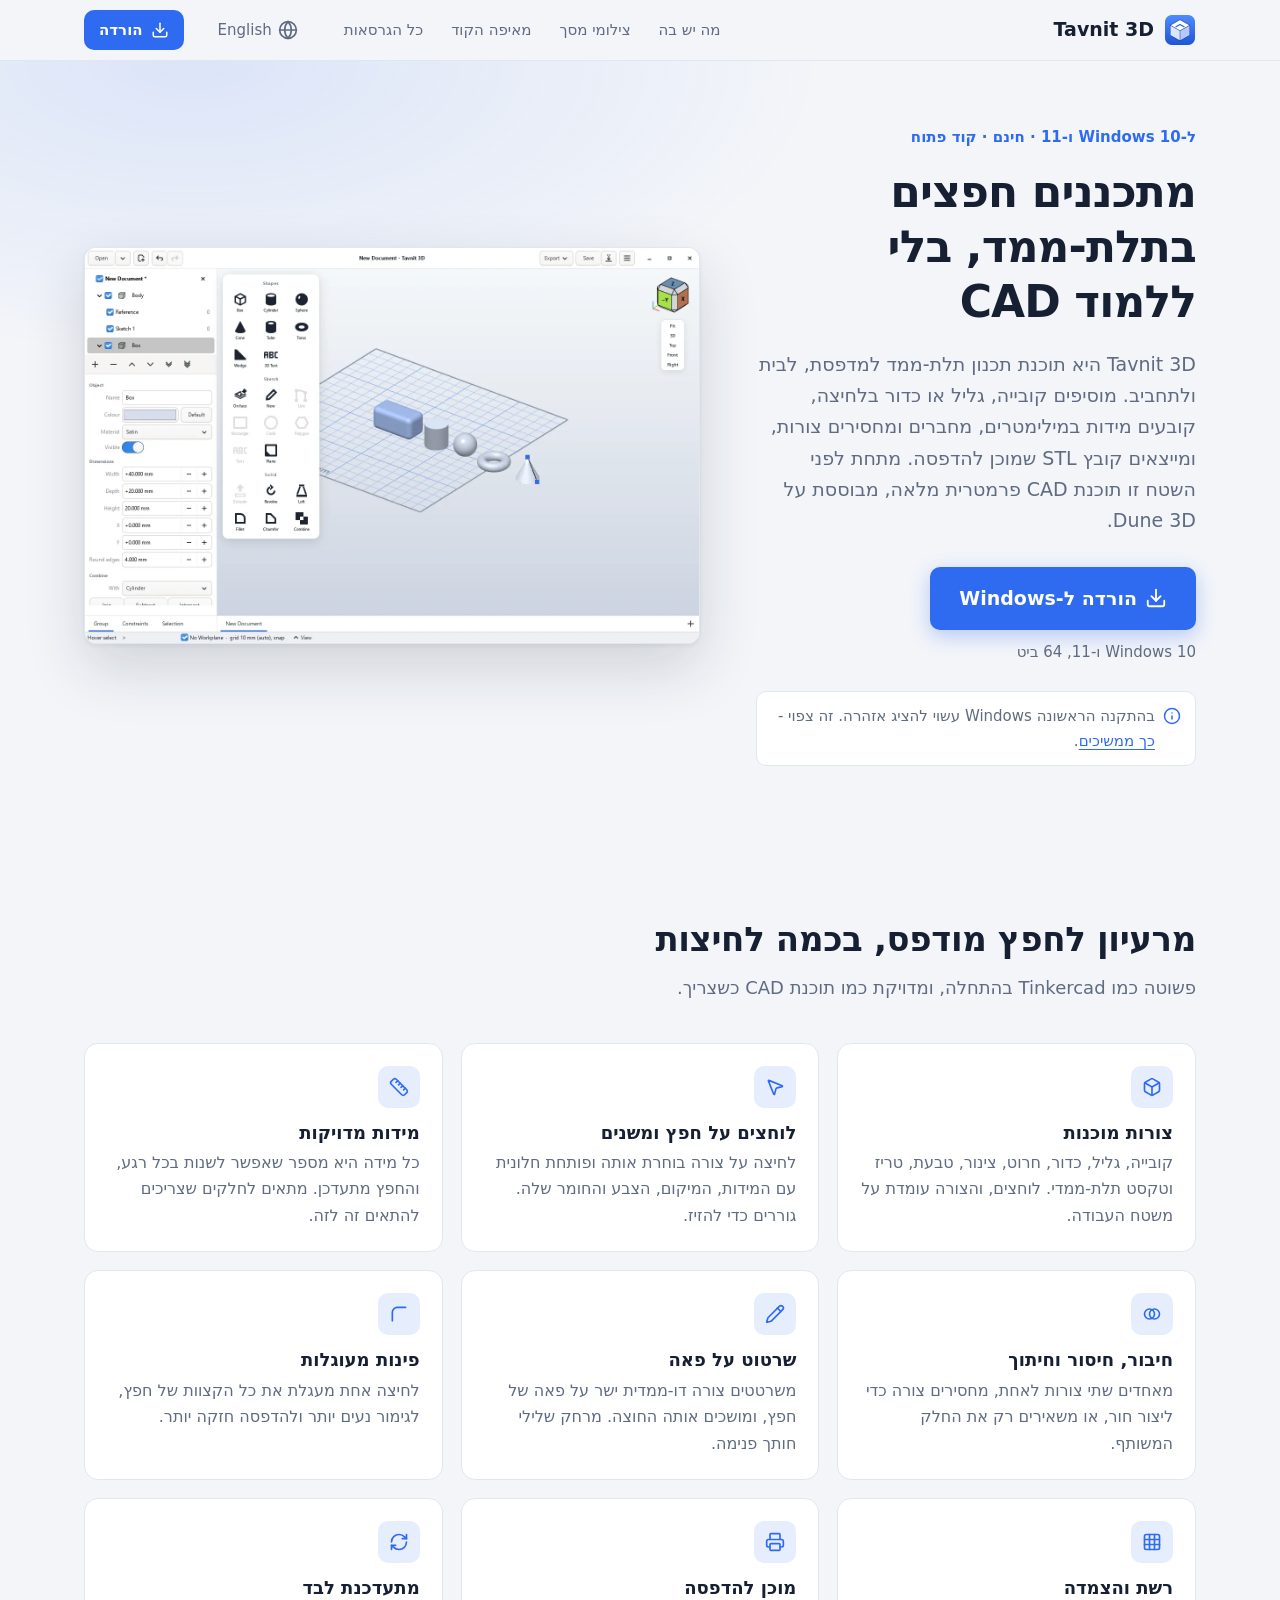
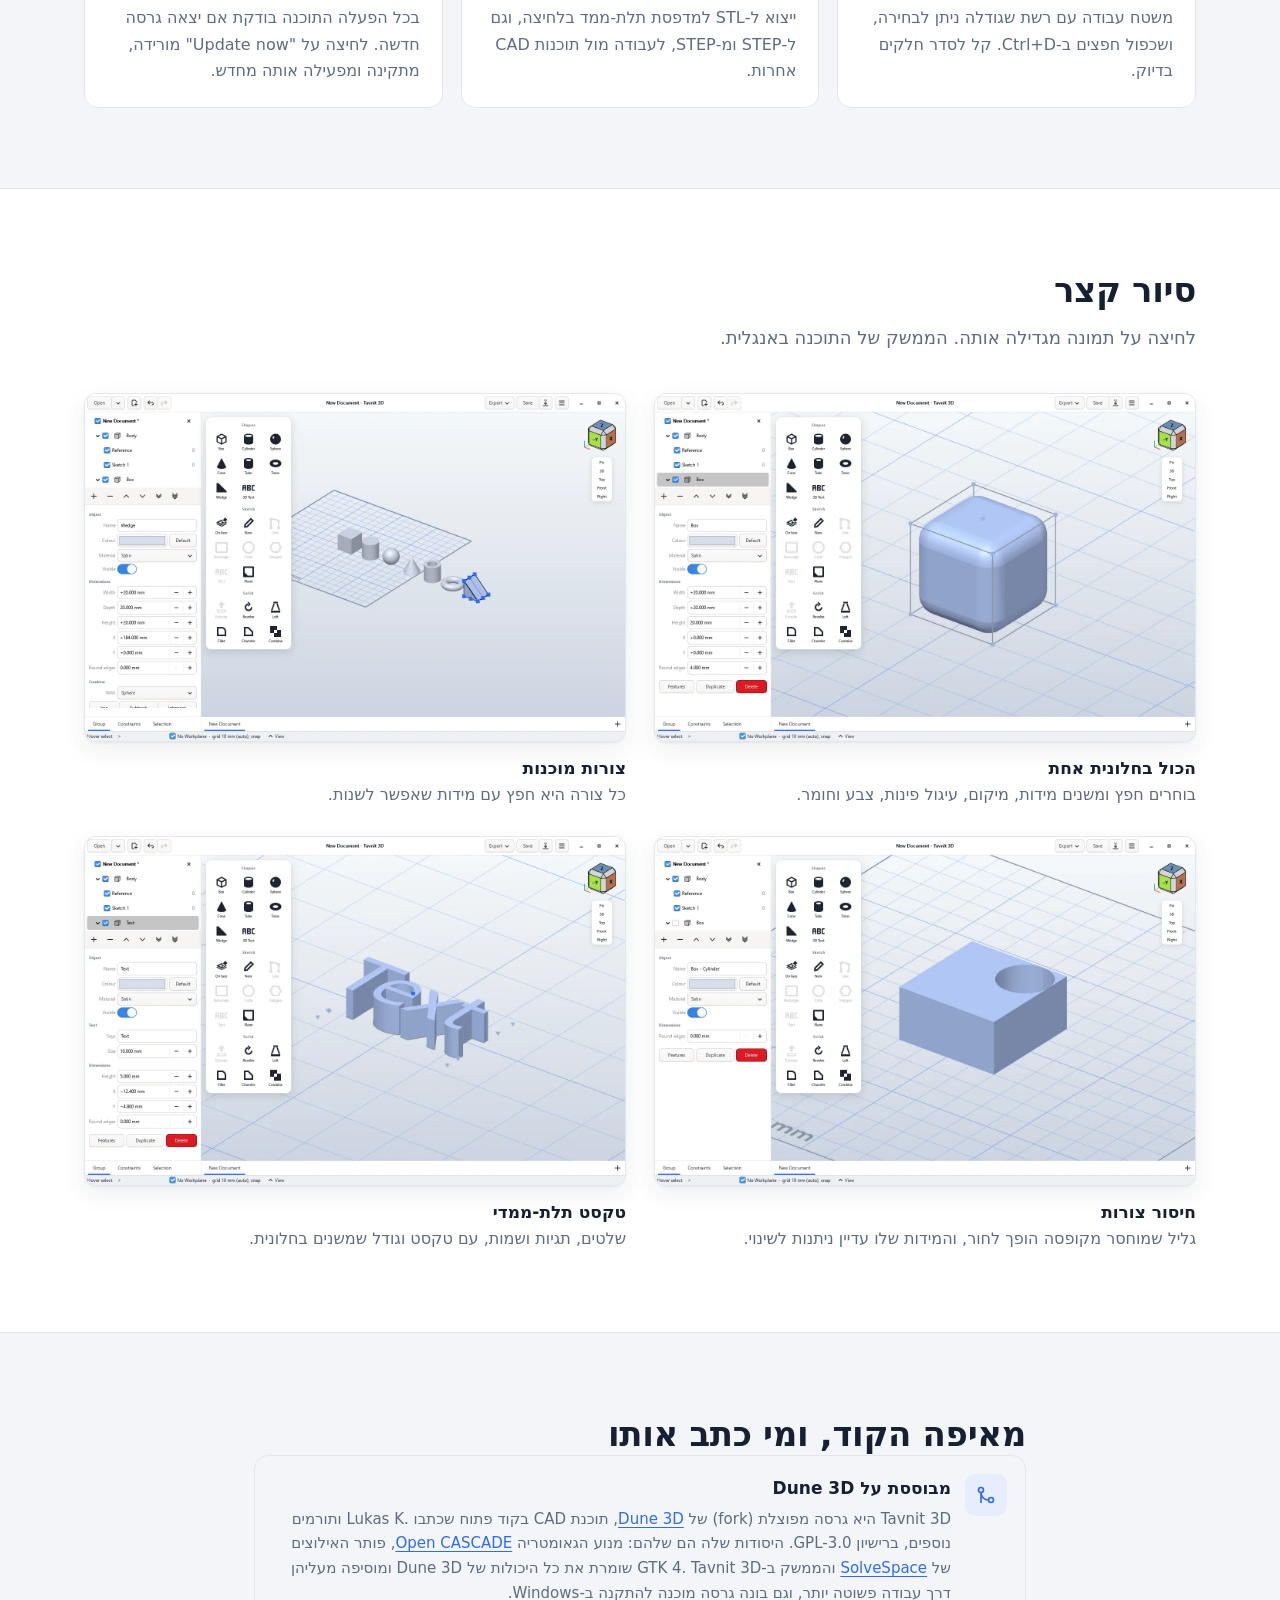
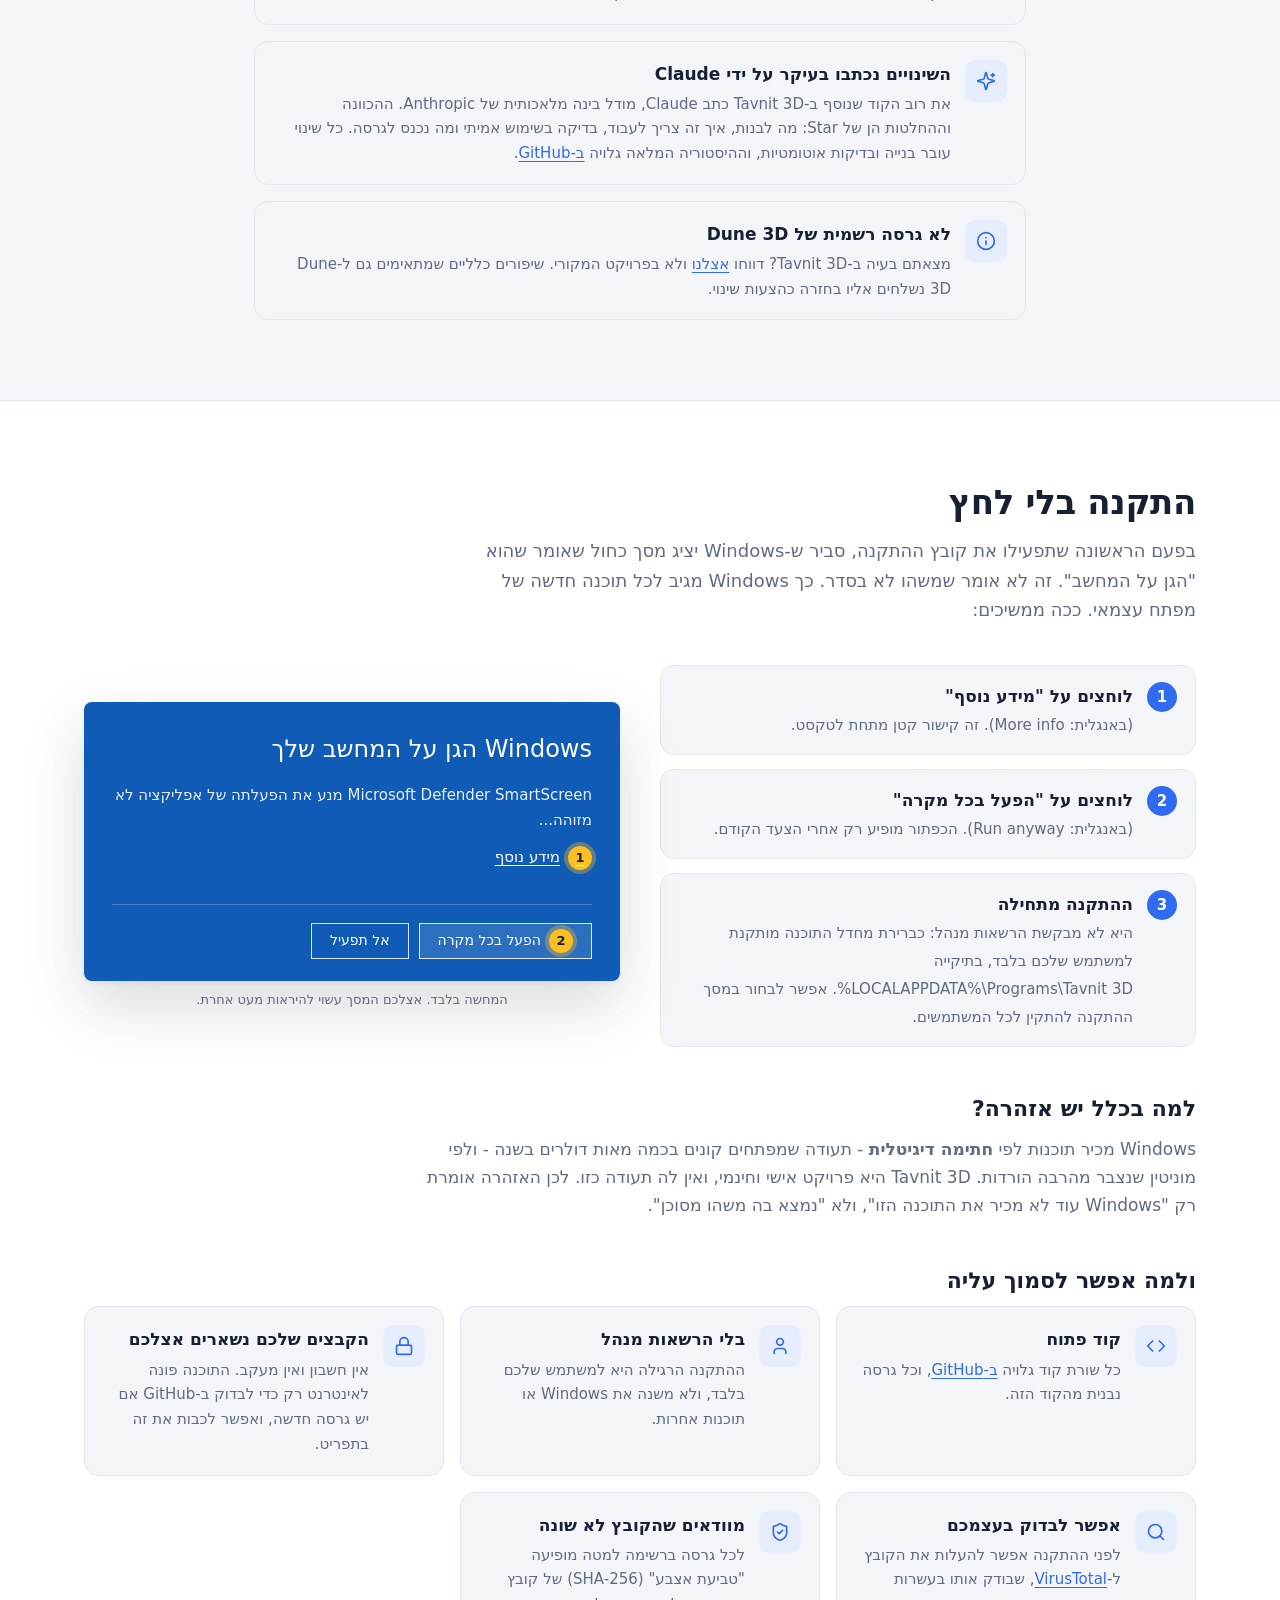
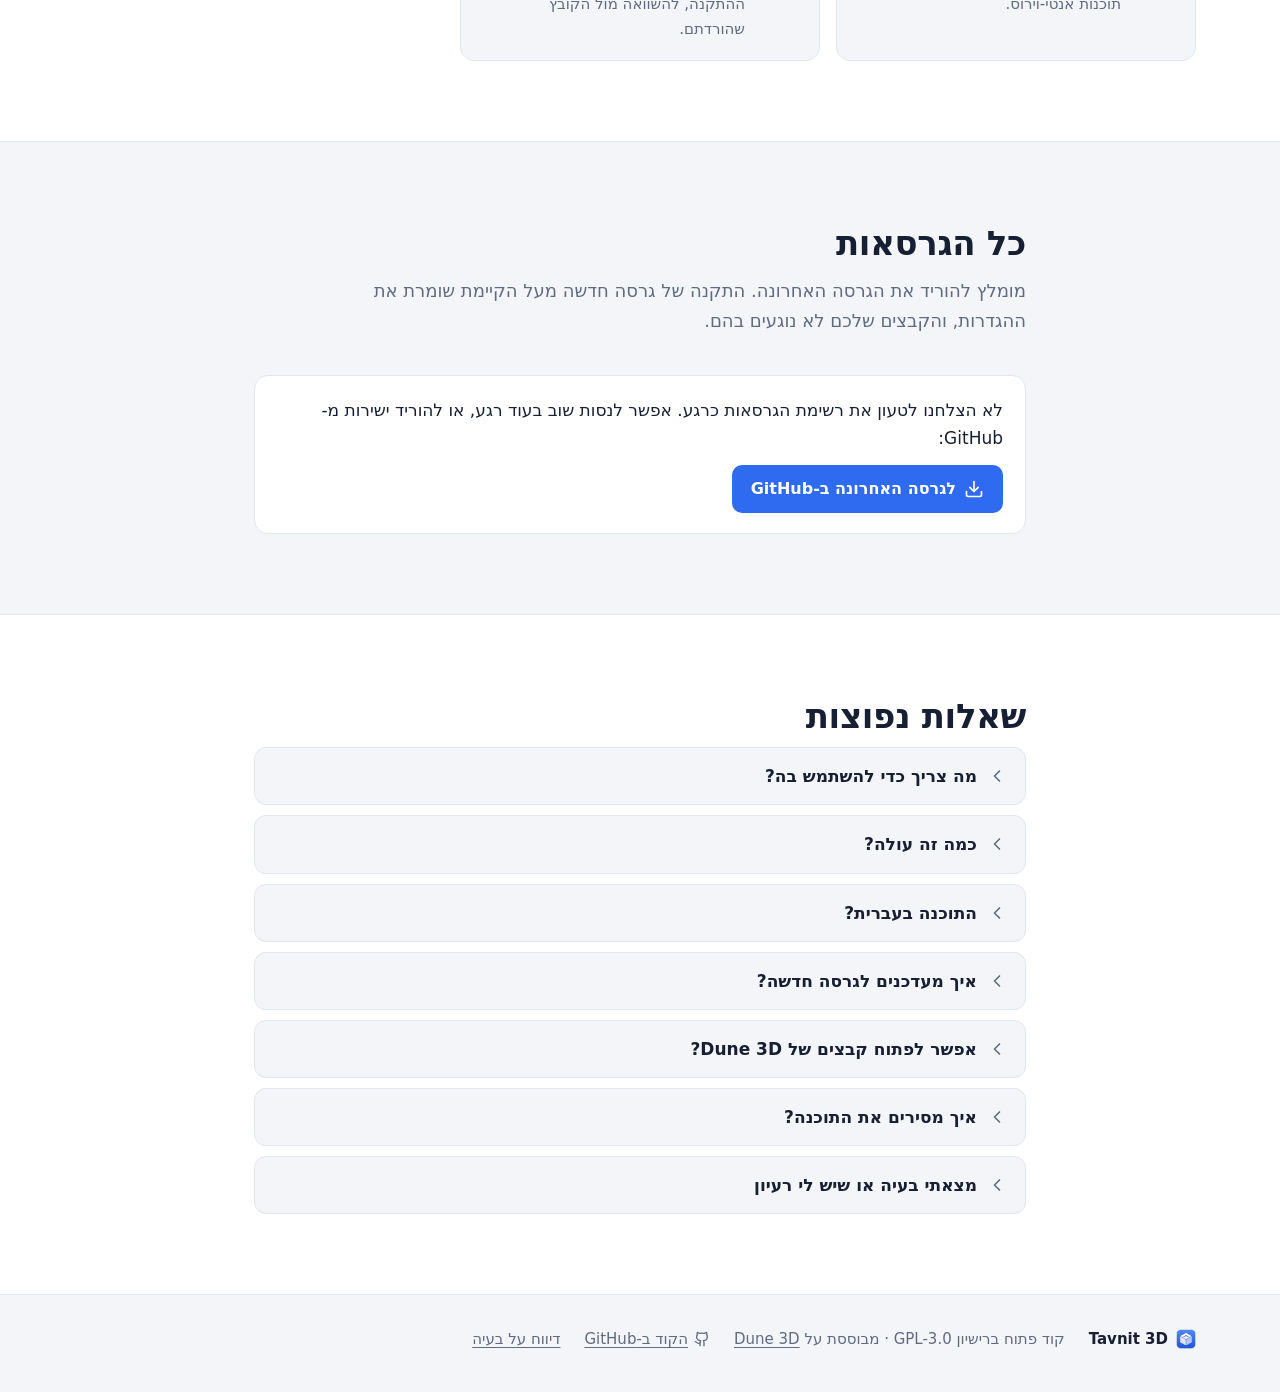
==== commit 344b3844: "Glass material; one material table for display, export and import Co-Authored-By: Claude Opus 5.5 <n" ====
--- a/site/index.html
+++ b/site/index.html
@@ -7,6 +7,9 @@
   <title>Tavnit 3D - תכנון תלת-ממד פשוט ל-Windows</title>
   <meta name="description" content="Tavnit 3D היא תוכנת תכנון תלת-ממד (CAD) ל-Windows: צורות מוכנות, מידות מדויקות, חיבור וחיסור צורות וייצוא ל-STL להדפסה. חינם ובקוד פתוח, מבוססת על Dune 3D.">
   <link rel="canonical" href="https://star69995.github.io/tavnit3d/">
+  <link rel="alternate" hreflang="he" href="https://star69995.github.io/tavnit3d/">
+  <link rel="alternate" hreflang="en" href="https://star69995.github.io/tavnit3d/en/">
+  <link rel="alternate" hreflang="x-default" href="https://star69995.github.io/tavnit3d/en/">
   <link rel="icon" type="image/png" href="img/favicon.png">
 
   <meta property="og:type" content="website">
@@ -18,6 +21,7 @@
   <meta property="og:image:height" content="630">
   <meta property="og:image:alt" content="דף הבית של Tavnit 3D: כותרת, כפתור הורדה וצילום של התוכנה עם כמה צורות תלת-ממדיות על משטח העבודה">
   <meta property="og:locale" content="he_IL">
+  <meta property="og:locale:alternate" content="en_US">
   <meta name="twitter:card" content="summary_large_image">
   <meta name="twitter:title" content="Tavnit 3D - תכנון תלת-ממד פשוט ל-Windows">
   <meta name="twitter:description" content="צורות מוכנות, מידות מדויקות וייצוא ל-STL להדפסה. חינם ובקוד פתוח.">
@@ -49,6 +53,7 @@
       <symbol id="i-search" viewBox="0 0 24 24"><circle cx="11" cy="11" r="8"/><path d="m21 21-4.3-4.3"/></symbol>
       <symbol id="i-info" viewBox="0 0 24 24"><circle cx="12" cy="12" r="10"/><path d="M12 16v-4"/><path d="M12 8h.01"/></symbol>
       <symbol id="i-external" viewBox="0 0 24 24"><path d="M15 3h6v6"/><path d="M10 14 21 3"/><path d="M18 13v6a2 2 0 0 1-2 2H5a2 2 0 0 1-2-2V8a2 2 0 0 1 2-2h6"/></symbol>
+      <symbol id="i-globe" viewBox="0 0 24 24"><circle cx="12" cy="12" r="10"/><path d="M12 2a14.5 14.5 0 0 0 0 20 14.5 14.5 0 0 0 0-20"/><path d="M2 12h20"/></symbol>
       <symbol id="i-x" viewBox="0 0 24 24"><path d="M18 6 6 18"/><path d="m6 6 12 12"/></symbol>
       <symbol id="i-chevron" viewBox="0 0 24 24"><path d="m6 9 6 6 6-6"/></symbol>
       <symbol id="i-github" viewBox="0 0 24 24"><path d="M15 22v-4a4.8 4.8 0 0 0-1-3.5c3 0 6-2 6-5.5.08-1.25-.27-2.48-1-3.5.28-1.15.28-2.35 0-3.5 0 0-1 0-3 1.5-2.64-.5-5.36-.5-8 0C6 2 5 2 5 2c-.3 1.15-.3 2.35 0 3.5A5.403 5.403 0 0 0 4 9c0 3.5 3 5.5 6 5.5-.39.49-.68 1.05-.85 1.65-.17.6-.22 1.23-.15 1.85v4"/><path d="M9 18c-4.51 2-5-2-7-2"/></symbol>
@@ -67,6 +72,9 @@
         <a href="#origin">מאיפה הקוד</a>
         <a href="#versions">כל הגרסאות</a>
       </nav>
+      <a class="lang-switch" href="en/" hreflang="en" lang="en" aria-label="English version of this page">
+        <svg class="ic"><use href="#i-globe"/></svg><span>English</span>
+      </a>
       <a class="btn btn-primary btn-sm" href="#versions" data-latest-link>
         <svg class="ic"><use href="#i-download"/></svg><span>הורדה</span>
       </a>
@@ -354,7 +362,7 @@
         </details>
         <details class="disclosure">
           <summary><svg class="ic chev"><use href="#i-chevron"/></svg>התוכנה בעברית?</summary>
-          <div class="disclosure-body"><p>לא, הממשק עצמו באנגלית, כמו ב-Dune 3D. האתר הזה ומסכי ההתקנה בעברית.</p></div>
+          <div class="disclosure-body"><p>לא, הממשק עצמו באנגלית, כמו ב-Dune 3D. האתר הזה ומסכי ההתקנה בעברית, והאתר קיים גם <a href="en/" hreflang="en">באנגלית</a>.</p></div>
         </details>
         <details class="disclosure">
           <summary><svg class="ic chev"><use href="#i-chevron"/></svg>איך מעדכנים לגרסה חדשה?</summary>
--- a/site/style.css
+++ b/site/style.css
@@ -1001,3 +1001,68 @@
 .trust.trust-list {
   grid-template-columns: 1fr;
 }
+
+/* Language switch in the top bar (Hebrew page <-> /en/). */
+.lang-switch {
+  display: inline-flex;
+  align-items: center;
+  gap: 6px;
+  color: var(--muted);
+  text-decoration: none;
+  font-size: 15px;
+  padding: 6px 10px;
+  border-radius: 8px;
+  white-space: nowrap;
+}
+.lang-switch:hover {
+  color: var(--fg);
+  background: var(--panel);
+}
+@media (max-width: 980px) {
+  /* the nav is hidden here: the switch takes over pushing the button to the end */
+  .lang-switch {
+    margin-inline-start: auto;
+  }
+  .topbar .lang-switch + .btn {
+    margin-inline-start: 0;
+  }
+}
+@media (max-width: 640px) {
+  .topbar-inner {
+    gap: 12px;
+  }
+}
+.brand {
+  white-space: nowrap;
+}
+@media (max-width: 400px) {
+  /* brand, switch and "Download" have to share one row down to 320px */
+  .topbar-inner {
+    gap: 8px;
+  }
+  .brand {
+    font-size: 17px;
+  }
+  .lang-switch {
+    padding: 6px 4px;
+  }
+  .lang-switch span {
+    display: none;
+  }
+  .topbar .btn-sm {
+    padding-inline: 10px;
+  }
+}
+
+/* LTR pages: a closed disclosure's chevron points to the reading direction. */
+[dir="ltr"] .disclosure:not([open]) .chev {
+  transform: rotate(-90deg);
+}
+
+/* Long install paths in the steps must wrap on narrow phones. */
+.steps li > div {
+  min-width: 0;
+}
+.steps bdi {
+  overflow-wrap: anywhere;
+}
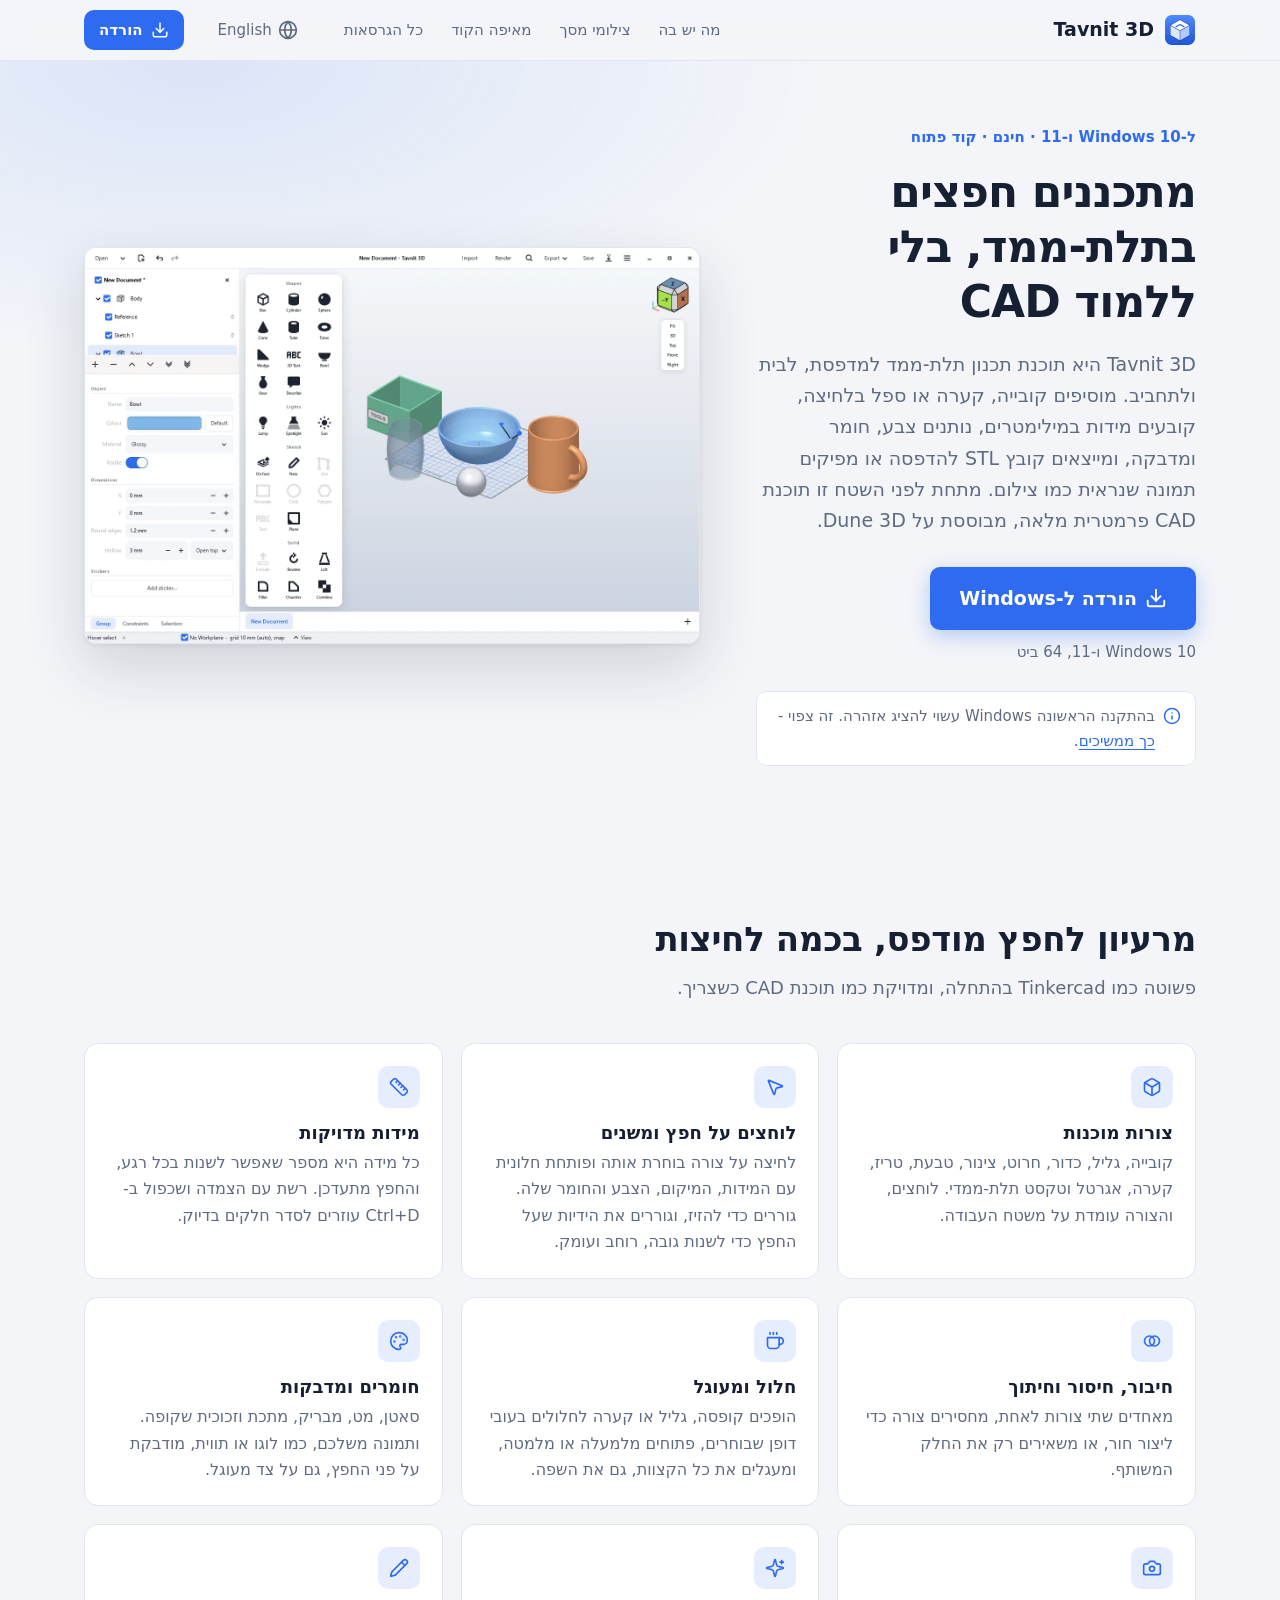
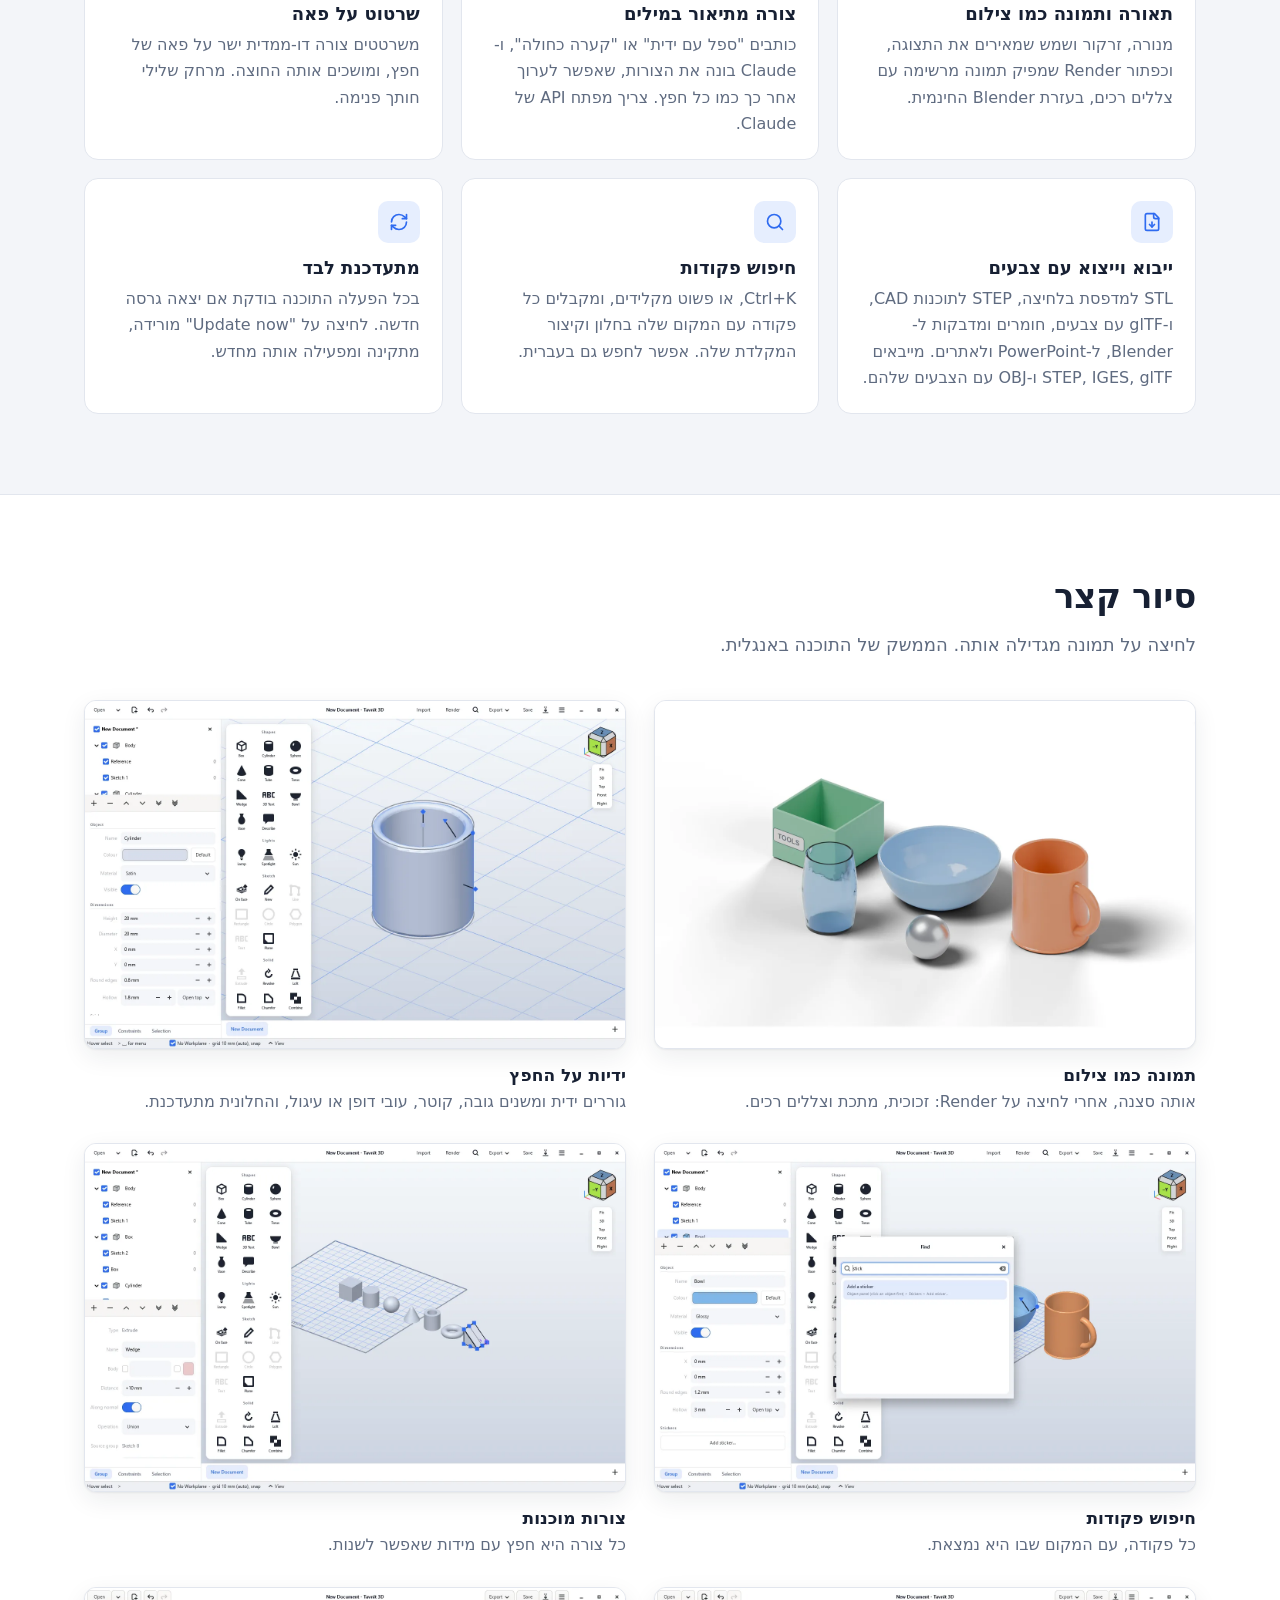
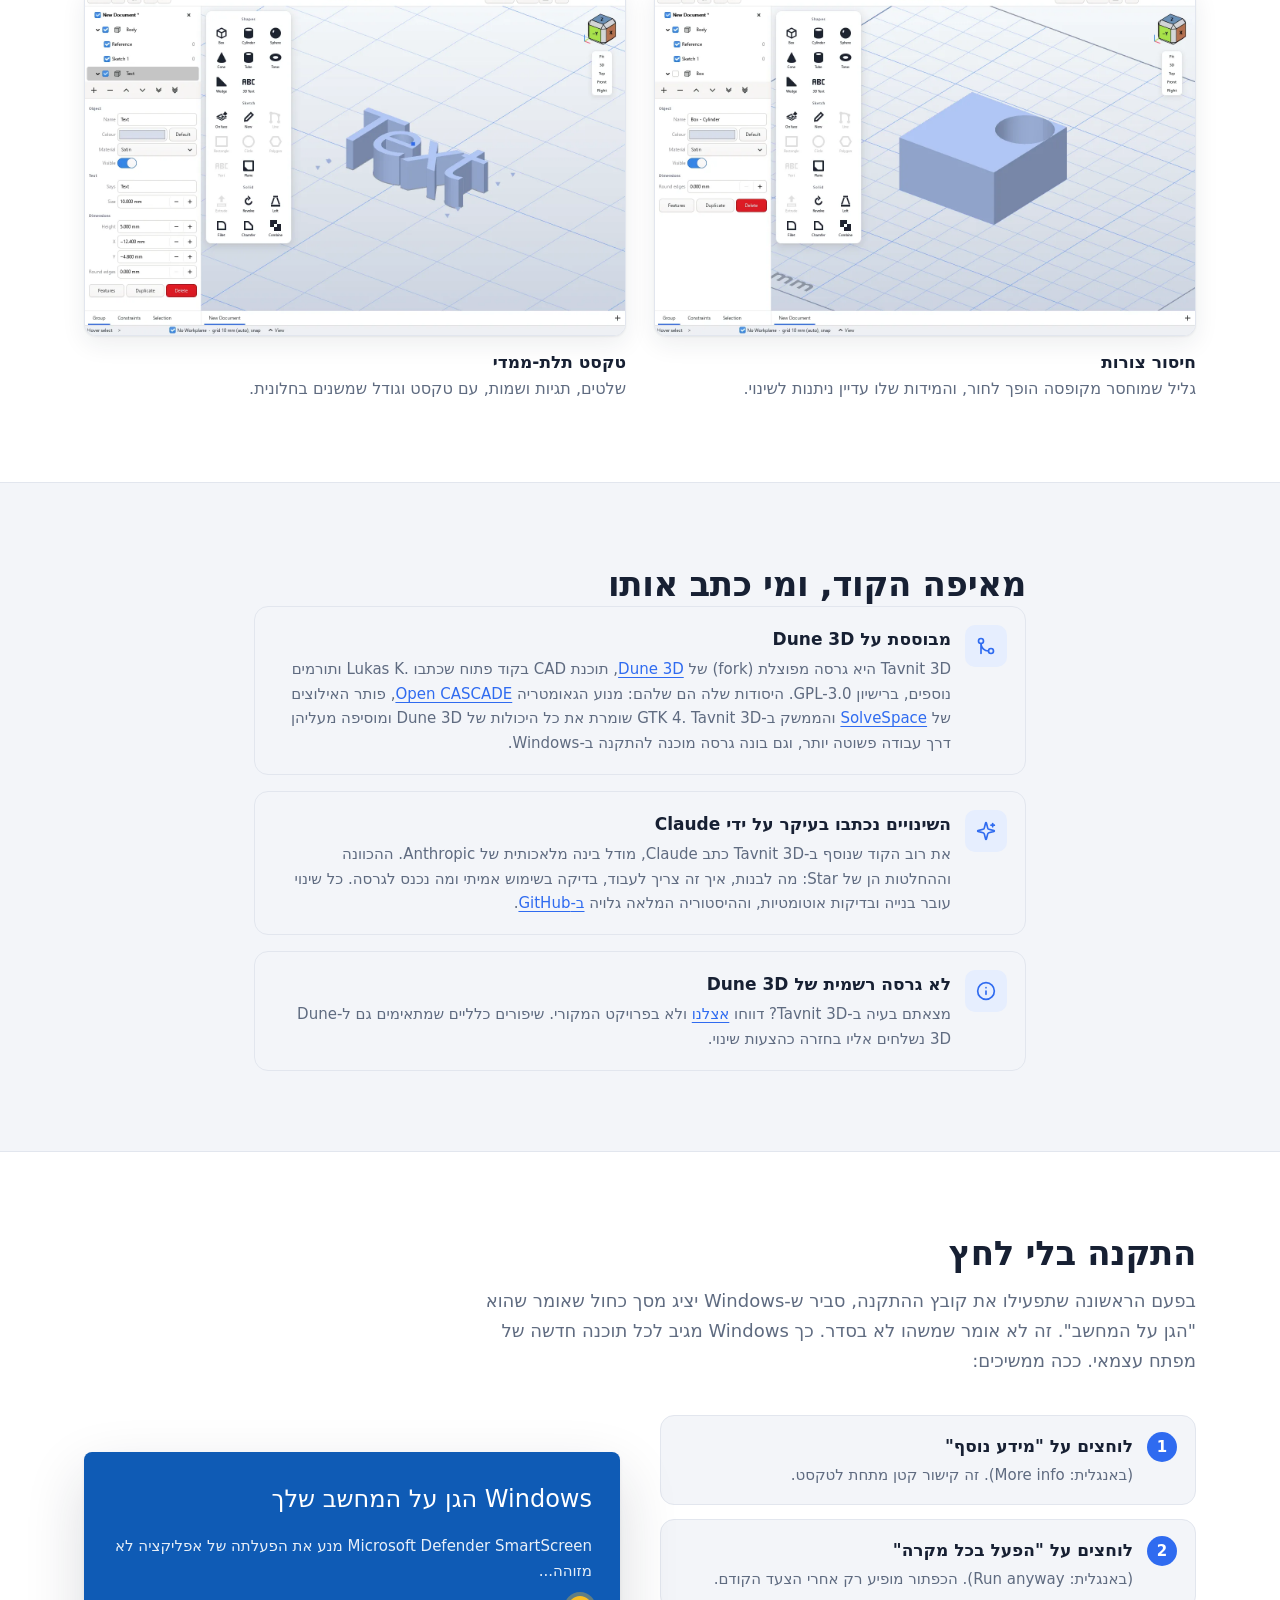
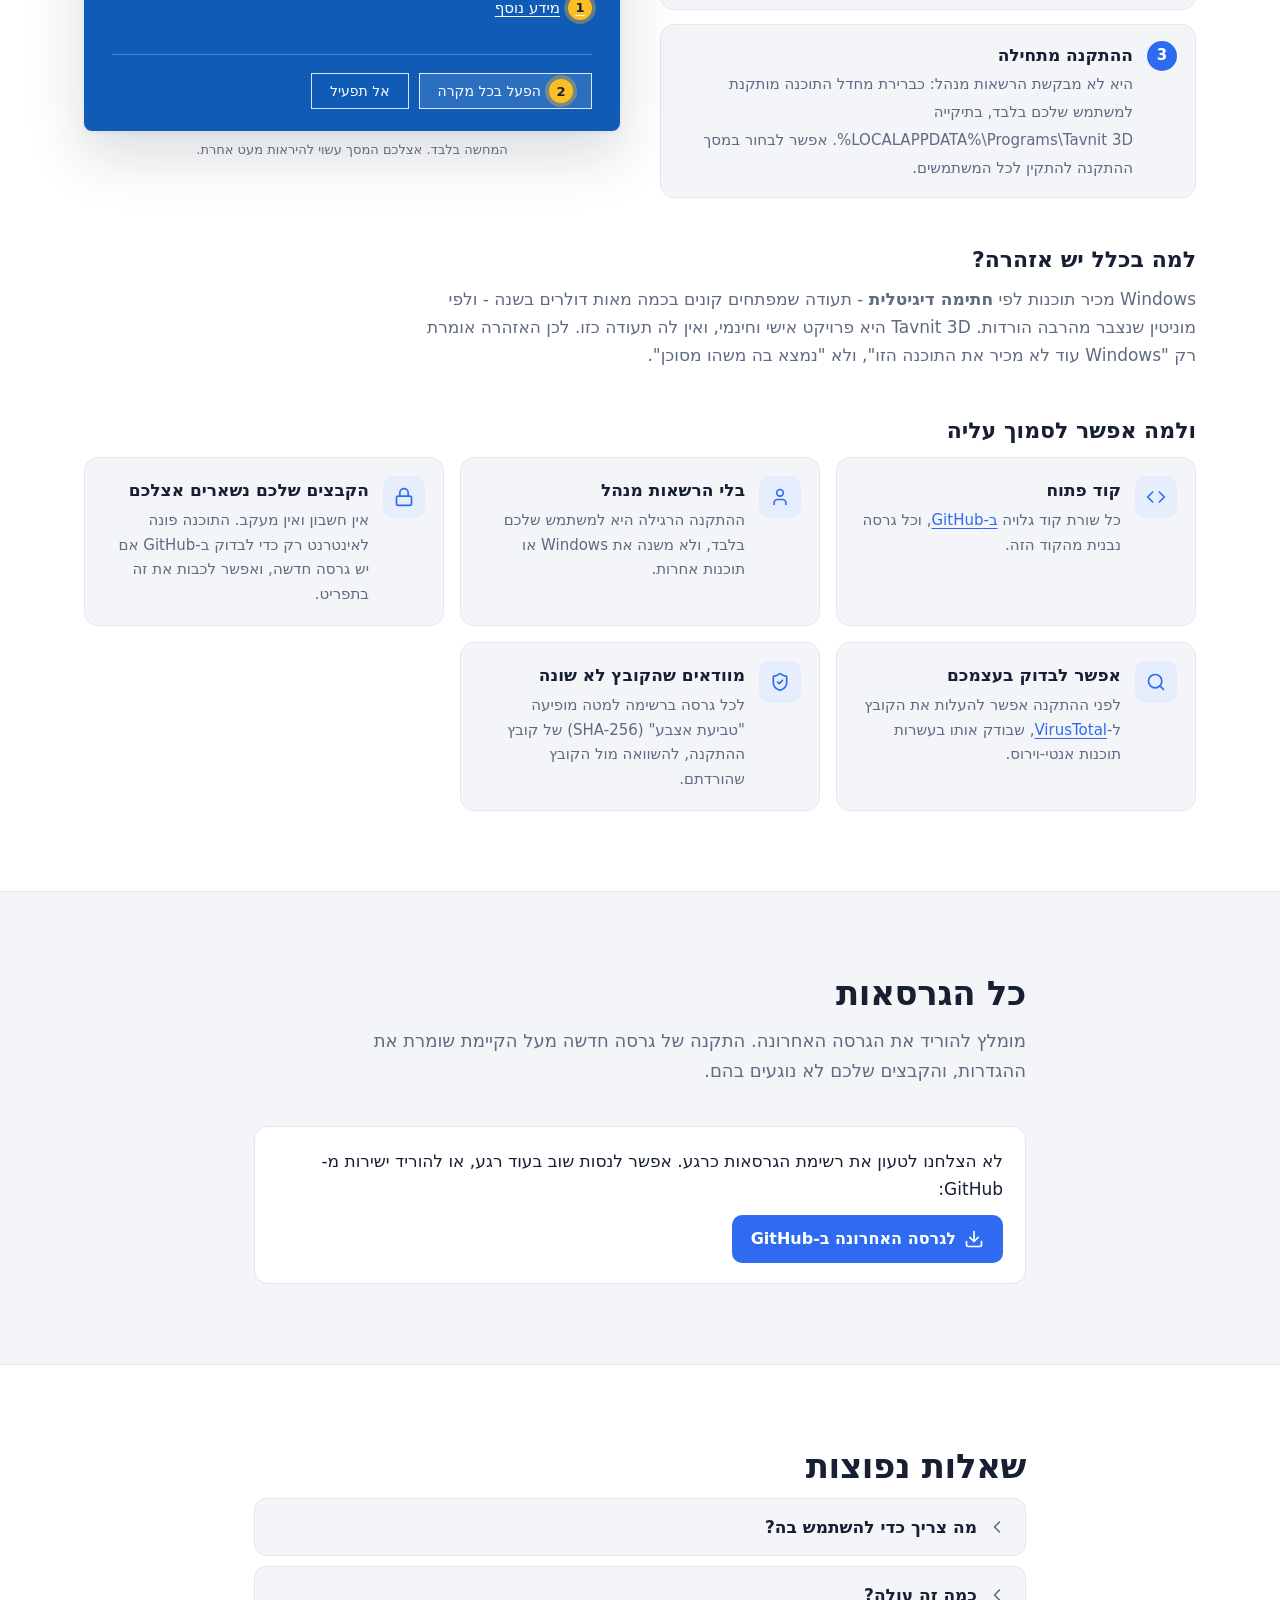
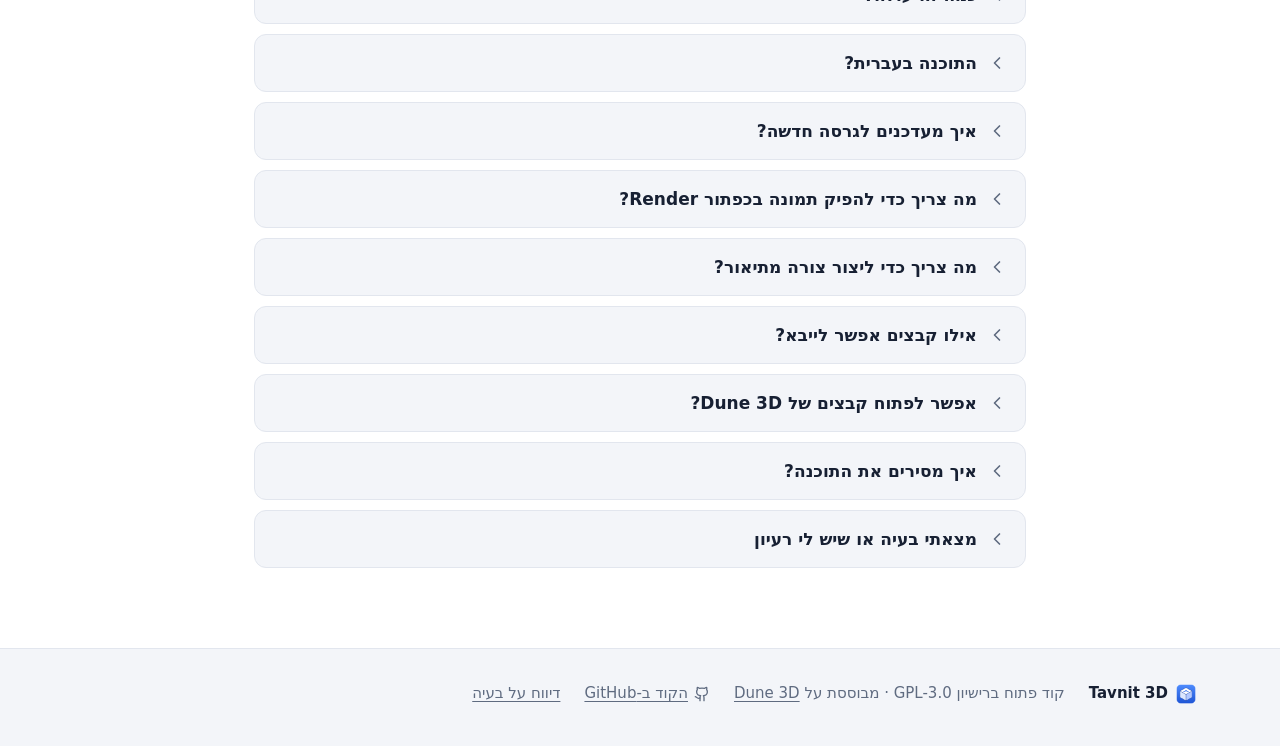
==== commit 17d6a618: "Site: 0.2.0 features, new screenshots Co-Authored-By: Claude Opus 5.5 <noreply@anthropic.com>" ====
--- a/site/index.html
+++ b/site/index.html
@@ -5,7 +5,7 @@
   <meta name="viewport" content="width=device-width, initial-scale=1">
   <meta name="color-scheme" content="light dark">
   <title>Tavnit 3D - תכנון תלת-ממד פשוט ל-Windows</title>
-  <meta name="description" content="Tavnit 3D היא תוכנת תכנון תלת-ממד (CAD) ל-Windows: צורות מוכנות, מידות מדויקות, חיבור וחיסור צורות וייצוא ל-STL להדפסה. חינם ובקוד פתוח, מבוססת על Dune 3D.">
+  <meta name="description" content="Tavnit 3D היא תוכנת תכנון תלת-ממד (CAD) ל-Windows: צורות מוכנות, מידות מדויקות, חומרים ומדבקות, תאורה ותמונות כמו צילום, וייצוא ל-STL להדפסה. חינם ובקוד פתוח, מבוססת על Dune 3D.">
   <link rel="canonical" href="https://star69995.github.io/tavnit3d/">
   <link rel="alternate" hreflang="he" href="https://star69995.github.io/tavnit3d/">
   <link rel="alternate" hreflang="en" href="https://star69995.github.io/tavnit3d/en/">
@@ -15,7 +15,7 @@
   <meta property="og:type" content="website">
   <meta property="og:url" content="https://star69995.github.io/tavnit3d/">
   <meta property="og:title" content="Tavnit 3D - תכנון תלת-ממד פשוט ל-Windows">
-  <meta property="og:description" content="צורות מוכנות, מידות מדויקות, חיבור וחיסור צורות וייצוא ל-STL להדפסה בתלת-ממד. חינם ובקוד פתוח, מבוססת על Dune 3D.">
+  <meta property="og:description" content="צורות מוכנות, מידות מדויקות, חומרים, מדבקות ותמונות כמו צילום, וייצוא ל-STL להדפסה בתלת-ממד. חינם ובקוד פתוח, מבוססת על Dune 3D.">
   <meta property="og:image" content="https://star69995.github.io/tavnit3d/img/og.png">
   <meta property="og:image:width" content="1200">
   <meta property="og:image:height" content="630">
@@ -44,6 +44,10 @@
       <symbol id="i-grid" viewBox="0 0 24 24"><rect width="18" height="18" x="3" y="3" rx="2"/><path d="M3 9h18"/><path d="M3 15h18"/><path d="M9 3v18"/><path d="M15 3v18"/></symbol>
       <symbol id="i-printer" viewBox="0 0 24 24"><path d="M6 18H4a2 2 0 0 1-2-2v-5a2 2 0 0 1 2-2h16a2 2 0 0 1 2 2v5a2 2 0 0 1-2 2h-2"/><path d="M6 9V3a1 1 0 0 1 1-1h10a1 1 0 0 1 1 1v6"/><rect x="6" y="14" width="12" height="8" rx="1"/></symbol>
       <symbol id="i-refresh" viewBox="0 0 24 24"><path d="M3 12a9 9 0 0 1 9-9 9.75 9.75 0 0 1 6.74 2.74L21 8"/><path d="M21 3v5h-5"/><path d="M21 12a9 9 0 0 1-9 9 9.75 9.75 0 0 1-6.74-2.74L3 16"/><path d="M8 16H3v5"/></symbol>
+      <symbol id="i-palette" viewBox="0 0 24 24"><path d="M12 22a1 1 0 0 1 0-20 10 9 0 0 1 10 9 5 5 0 0 1-5 5h-2.25a1.75 1.75 0 0 0-1.4 2.8l.3.4a1.75 1.75 0 0 1-1.4 2.8z"/><circle cx="13.5" cy="6.5" r=".5"/><circle cx="17.5" cy="10.5" r=".5"/><circle cx="6.5" cy="12.5" r=".5"/><circle cx="8.5" cy="7.5" r=".5"/></symbol>
+      <symbol id="i-camera" viewBox="0 0 24 24"><path d="M14.5 4h-5L7 7H4a2 2 0 0 0-2 2v9a2 2 0 0 0 2 2h16a2 2 0 0 0 2-2V9a2 2 0 0 0-2-2h-3l-2.5-3z"/><circle cx="12" cy="13" r="3"/></symbol>
+      <symbol id="i-cup" viewBox="0 0 24 24"><path d="M17 8h1a4 4 0 1 1 0 8h-1"/><path d="M3 8h14v9a4 4 0 0 1-4 4H7a4 4 0 0 1-4-4Z"/><path d="M6 2v2"/><path d="M10 2v2"/><path d="M14 2v2"/></symbol>
+      <symbol id="i-files" viewBox="0 0 24 24"><path d="M15 2H6a2 2 0 0 0-2 2v16a2 2 0 0 0 2 2h12a2 2 0 0 0 2-2V7Z"/><path d="M14 2v4a2 2 0 0 0 2 2h4"/><path d="M12 18v-6"/><path d="m9 15 3 3 3-3"/></symbol>
       <symbol id="i-sparkles" viewBox="0 0 24 24"><path d="M9.94 15.5A2 2 0 0 0 8.5 14.06l-6.13-1.58a.5.5 0 0 1 0-.96L8.5 9.94A2 2 0 0 0 9.94 8.5l1.58-6.13a.5.5 0 0 1 .96 0L14.06 8.5A2 2 0 0 0 15.5 9.94l6.13 1.58a.5.5 0 0 1 0 .96L15.5 14.06a2 2 0 0 0-1.44 1.44l-1.58 6.13a.5.5 0 0 1-.96 0z"/><path d="M20 3v4"/><path d="M22 5h-4"/></symbol>
       <symbol id="i-git" viewBox="0 0 24 24"><circle cx="18" cy="18" r="3"/><circle cx="6" cy="6" r="3"/><path d="M6 21V9a9 9 0 0 0 9 9"/></symbol>
       <symbol id="i-shield" viewBox="0 0 24 24"><path d="M20 13c0 5-3.5 7.5-7.66 8.95a1 1 0 0 1-.67-.01C7.5 20.5 4 18 4 13V6a1 1 0 0 1 1-1c2 0 4.5-1.2 6.24-2.72a1.17 1.17 0 0 1 1.52 0C14.51 3.81 17 5 19 5a1 1 0 0 1 1 1z"/><path d="m9 12 2 2 4-4"/></symbol>
@@ -89,8 +93,8 @@
           <p class="eyebrow">ל-Windows 10 ו-11 · חינם · קוד פתוח</p>
           <h1>מתכננים חפצים בתלת-ממד, בלי ללמוד CAD</h1>
           <p class="lead">
-            Tavnit 3D היא תוכנת תכנון תלת-ממד למדפסת, לבית ולתחביב. מוסיפים קובייה, גליל או כדור בלחיצה,
-            קובעים מידות במילימטרים, מחברים ומחסירים צורות, ומייצאים קובץ STL שמוכן להדפסה.
+            Tavnit 3D היא תוכנת תכנון תלת-ממד למדפסת, לבית ולתחביב. מוסיפים קובייה, קערה או ספל בלחיצה,
+            קובעים מידות במילימטרים, נותנים צבע, חומר ומדבקה, ומייצאים קובץ STL להדפסה או מפיקים תמונה שנראית כמו צילום.
             מתחת לפני השטח זו תוכנת CAD פרמטרית מלאה, מבוססת על Dune 3D.
           </p>
           <div class="cta">
@@ -108,7 +112,7 @@
         <div class="hero-shot">
           <div class="window">
             <img src="img/hero.webp" width="1400" height="900"
-                 alt="חלון Tavnit 3D: לוח צורות וכלים, ועל משטח עבודה עם רשת קופסה עם פינות מעוגלות, גליל מתכתי, כדור, טבעת וחרוט. הקופסה נבחרת ובחלונית בצד המידות שלה">
+                 alt="חלון Tavnit 3D: לוח צורות, אורות וכלים, ועל משטח העבודה קופסת אחסון ירוקה עם מדבקה, כוס זכוכית, קערה כחולה מבריקה, כדור מתכת וספל כתום עם ידית. הקערה נבחרת, עם ידיות לעובי הדופן ולעיגול הקצוות, ובחלונית בצד הצבע, החומר ועובי הדופן שלה">
           </div>
         </div>
       </div>
@@ -123,17 +127,17 @@
           <article class="feature">
             <span class="feature-ic"><svg class="ic"><use href="#i-box"/></svg></span>
             <h3>צורות מוכנות</h3>
-            <p>קובייה, גליל, כדור, חרוט, צינור, טבעת, טריז וטקסט תלת-ממדי. לוחצים, והצורה עומדת על משטח העבודה.</p>
+            <p>קובייה, גליל, כדור, חרוט, צינור, טבעת, טריז, קערה, אגרטל וטקסט תלת-ממדי. לוחצים, והצורה עומדת על משטח העבודה.</p>
           </article>
           <article class="feature">
             <span class="feature-ic"><svg class="ic"><use href="#i-pointer"/></svg></span>
             <h3>לוחצים על חפץ ומשנים</h3>
-            <p>לחיצה על צורה בוחרת אותה ופותחת חלונית עם המידות, המיקום, הצבע והחומר שלה. גוררים כדי להזיז.</p>
+            <p>לחיצה על צורה בוחרת אותה ופותחת חלונית עם המידות, המיקום, הצבע והחומר שלה. גוררים כדי להזיז, וגוררים את הידיות שעל החפץ כדי לשנות גובה, רוחב ועומק.</p>
           </article>
           <article class="feature">
             <span class="feature-ic"><svg class="ic"><use href="#i-ruler"/></svg></span>
             <h3>מידות מדויקות</h3>
-            <p>כל מידה היא מספר שאפשר לשנות בכל רגע, והחפץ מתעדכן. מתאים לחלקים שצריכים להתאים זה לזה.</p>
+            <p>כל מידה היא מספר שאפשר לשנות בכל רגע, והחפץ מתעדכן. רשת עם הצמדה ושכפול ב-Ctrl+D עוזרים לסדר חלקים בדיוק.</p>
           </article>
           <article class="feature">
             <span class="feature-ic"><svg class="ic"><use href="#i-combine"/></svg></span>
@@ -141,24 +145,39 @@
             <p>מאחדים שתי צורות לאחת, מחסירים צורה כדי ליצור חור, או משאירים רק את החלק המשותף.</p>
           </article>
           <article class="feature">
+            <span class="feature-ic"><svg class="ic"><use href="#i-cup"/></svg></span>
+            <h3>חלול ומעוגל</h3>
+            <p>הופכים קופסה, גליל או קערה לחלולים בעובי דופן שבוחרים, פתוחים מלמעלה או מלמטה, ומעגלים את כל הקצוות, גם את השפה.</p>
+          </article>
+          <article class="feature">
+            <span class="feature-ic"><svg class="ic"><use href="#i-palette"/></svg></span>
+            <h3>חומרים ומדבקות</h3>
+            <p>סאטן, מט, מבריק, מתכת וזכוכית שקופה. ותמונה משלכם, כמו לוגו או תווית, מודבקת על פני החפץ, גם על צד מעוגל.</p>
+          </article>
+          <article class="feature">
+            <span class="feature-ic"><svg class="ic"><use href="#i-camera"/></svg></span>
+            <h3>תאורה ותמונה כמו צילום</h3>
+            <p>מנורה, זרקור ושמש שמאירים את התצוגה, וכפתור Render שמפיק תמונה מרשימה עם צללים רכים, בעזרת Blender החינמית.</p>
+          </article>
+          <article class="feature">
+            <span class="feature-ic"><svg class="ic"><use href="#i-sparkles"/></svg></span>
+            <h3>צורה מתיאור במילים</h3>
+            <p>כותבים "ספל עם ידית" או "קערה כחולה", ו-Claude בונה את הצורות, שאפשר לערוך אחר כך כמו כל חפץ. צריך מפתח API של Claude.</p>
+          </article>
+          <article class="feature">
             <span class="feature-ic"><svg class="ic"><use href="#i-pen"/></svg></span>
             <h3>שרטוט על פאה</h3>
             <p>משרטטים צורה דו-ממדית ישר על פאה של חפץ, ומושכים אותה החוצה. מרחק שלילי חותך פנימה.</p>
           </article>
           <article class="feature">
-            <span class="feature-ic"><svg class="ic"><use href="#i-round"/></svg></span>
-            <h3>פינות מעוגלות</h3>
-            <p>לחיצה אחת מעגלת את כל הקצוות של חפץ, לגימור נעים יותר ולהדפסה חזקה יותר.</p>
-          </article>
-          <article class="feature">
-            <span class="feature-ic"><svg class="ic"><use href="#i-grid"/></svg></span>
-            <h3>רשת והצמדה</h3>
-            <p>משטח עבודה עם רשת שגודלה ניתן לבחירה, ושכפול חפצים ב-Ctrl+D. קל לסדר חלקים בדיוק.</p>
-          </article>
-          <article class="feature">
-            <span class="feature-ic"><svg class="ic"><use href="#i-printer"/></svg></span>
-            <h3>מוכן להדפסה</h3>
-            <p>ייצוא ל-STL למדפסת תלת-ממד בלחיצה, וגם ל-STEP ומ-STEP, לעבודה מול תוכנות CAD אחרות.</p>
+            <span class="feature-ic"><svg class="ic"><use href="#i-files"/></svg></span>
+            <h3>ייבוא וייצוא עם צבעים</h3>
+            <p>STL למדפסת בלחיצה, STEP לתוכנות CAD, ו-glTF עם צבעים, חומרים ומדבקות ל-Blender, ל-PowerPoint ולאתרים. מייבאים STEP, IGES, glTF ו-OBJ עם הצבעים שלהם.</p>
+          </article>
+          <article class="feature">
+            <span class="feature-ic"><svg class="ic"><use href="#i-search"/></svg></span>
+            <h3>חיפוש פקודות</h3>
+            <p>Ctrl+K, או פשוט מקלידים, ומקבלים כל פקודה עם המקום שלה בחלון וקיצור המקלדת שלה. אפשר לחפש גם בעברית.</p>
           </article>
           <article class="feature">
             <span class="feature-ic"><svg class="ic"><use href="#i-refresh"/></svg></span>
@@ -176,11 +195,25 @@
         <p class="section-lead">לחיצה על תמונה מגדילה אותה. הממשק של התוכנה באנגלית.</p>
         <div class="gallery">
           <figure class="shot">
-            <button type="button" class="shot-btn" data-full="img/object-panel.webp" aria-label="הגדלת התמונה: חלונית החפץ">
-              <img src="img/object-panel.webp" width="1400" height="900" loading="lazy"
-                   alt="קובייה עם פינות מעוגלות נבחרת, ובחלונית בצד הרוחב, העומק, הגובה, המיקום, עיגול הפינות, הצבע והחומר שלה">
-            </button>
-            <figcaption><strong>הכול בחלונית אחת</strong>בוחרים חפץ ומשנים מידות, מיקום, עיגול פינות, צבע וחומר.</figcaption>
+            <button type="button" class="shot-btn" data-full="img/render.webp" aria-label="הגדלת התמונה: תמונה שהופקה בכפתור Render">
+              <img src="img/render.webp" width="1400" height="900" loading="lazy"
+                   alt="תמונה שהופקה מהחפצים שבחלון: קופסה ירוקה עם תווית TOOLS, כוס זכוכית שקופה, קערה כחולה מבריקה, כדור מתכת וספל כתום עם ידית, עם צללים רכים על רקע לבן">
+            </button>
+            <figcaption><strong>תמונה כמו צילום</strong>אותה סצנה, אחרי לחיצה על Render: זכוכית, מתכת וצללים רכים.</figcaption>
+          </figure>
+          <figure class="shot">
+            <button type="button" class="shot-btn" data-full="img/handles.webp" aria-label="הגדלת התמונה: ידיות על החפץ">
+              <img src="img/handles.webp" width="1400" height="900" loading="lazy"
+                   alt="גליל שהפך לכוס חלולה עם שפה מעוגלת, ועליו ידיות לגובה, לקוטר, לעובי הדופן ולעיגול הקצוות">
+            </button>
+            <figcaption><strong>ידיות על החפץ</strong>גוררים ידית ומשנים גובה, קוטר, עובי דופן או עיגול, והחלונית מתעדכנת.</figcaption>
+          </figure>
+          <figure class="shot">
+            <button type="button" class="shot-btn" data-full="img/find.webp" aria-label="הגדלת התמונה: חיפוש פקודות">
+              <img src="img/find.webp" width="1400" height="900" loading="lazy"
+                   alt="חלון החיפוש מעל התוכנה: הוקלד stick, והתוצאה Add a sticker עם המקום שלה, בחלונית החפץ תחת Stickers">
+            </button>
+            <figcaption><strong>חיפוש פקודות</strong>כל פקודה, עם המקום שבו היא נמצאת.</figcaption>
           </figure>
           <figure class="shot">
             <button type="button" class="shot-btn" data-full="img/shapes.webp" aria-label="הגדלת התמונה: צורות מוכנות">
@@ -369,6 +402,18 @@
           <div class="disclosure-body"><p>בכל הפעלה התוכנה בודקת אם יצאה גרסה חדשה, ואם כן מופיע פס מעל אזור העבודה. לוחצים על "Update now", והתוכנה מורידה את הגרסה, מתקינה אותה ונפתחת מחדש. כדאי לשמור את הקבצים הפתוחים לפני כן. את הבדיקה האוטומטית אפשר לכבות בתפריט הראשי, ובכל רגע אפשר גם להוריד את הגרסה האחרונה מכאן ולהתקין מעל הקיימת.</p></div>
         </details>
         <details class="disclosure">
+          <summary><svg class="ic chev"><use href="#i-chevron"/></svg>מה צריך כדי להפיק תמונה בכפתור Render?</summary>
+          <div class="disclosure-body"><p>את Blender, תוכנה חינמית שמתקינים בנפרד מ-<a href="https://www.blender.org/download/">האתר שלה</a>. Tavnit 3D מוצאת אותה לבד, ומפעילה אותה ברקע כשלוחצים Render. עם כרטיס גרפי זה מהיר יותר, אבל עובד גם בלעדיו.</p></div>
+        </details>
+        <details class="disclosure">
+          <summary><svg class="ic chev"><use href="#i-chevron"/></svg>מה צריך כדי ליצור צורה מתיאור?</summary>
+          <div class="disclosure-body"><p>מפתח API של Claude, שמקבלים ב-<a href="https://console.anthropic.com/">Anthropic Console</a>. השימוש מחויב שם לפי כמות, ובדרך כלל עולה סנטים בודדים לצורה. התיאור שכותבים נשלח ל-Anthropic כדי לבנות את הצורה, והמפתח נשמר רק במחשב.</p></div>
+        </details>
+        <details class="disclosure">
+          <summary><svg class="ic chev"><use href="#i-chevron"/></svg>אילו קבצים אפשר לייבא?</summary>
+          <div class="disclosure-body"><p>STEP ו-IGES מתוכנות CAD, ו-glTF/GLB ו-OBJ מתוכנות תלת-ממד כמו Blender, כולל הצבעים והחומרים שלהם. כל צבע וחומר בקובץ הופך לחפץ נפרד שאפשר לשנות. חפצים מ-glTF ו-OBJ הם רשתות משולשים, ולכן אי אפשר לחבר אותם או לחסר מהם, אבל אפשר להזיז, לצבוע ולייצא.</p></div>
+        </details>
+        <details class="disclosure">
           <summary><svg class="ic chev"><use href="#i-chevron"/></svg>אפשר לפתוח קבצים של Dune 3D?</summary>
           <div class="disclosure-body"><p>כן, Tavnit 3D משתמשת באותו סוג קובץ (<bdi dir="ltr">.d3ddoc</bdi>). בכיוון ההפוך, קובץ ששמרתם ב-Tavnit 3D עלול לא להיפתח בגרסה ישנה של Dune 3D. התוכנה מתריעה על זה כשזה רלוונטי.</p></div>
         </details>
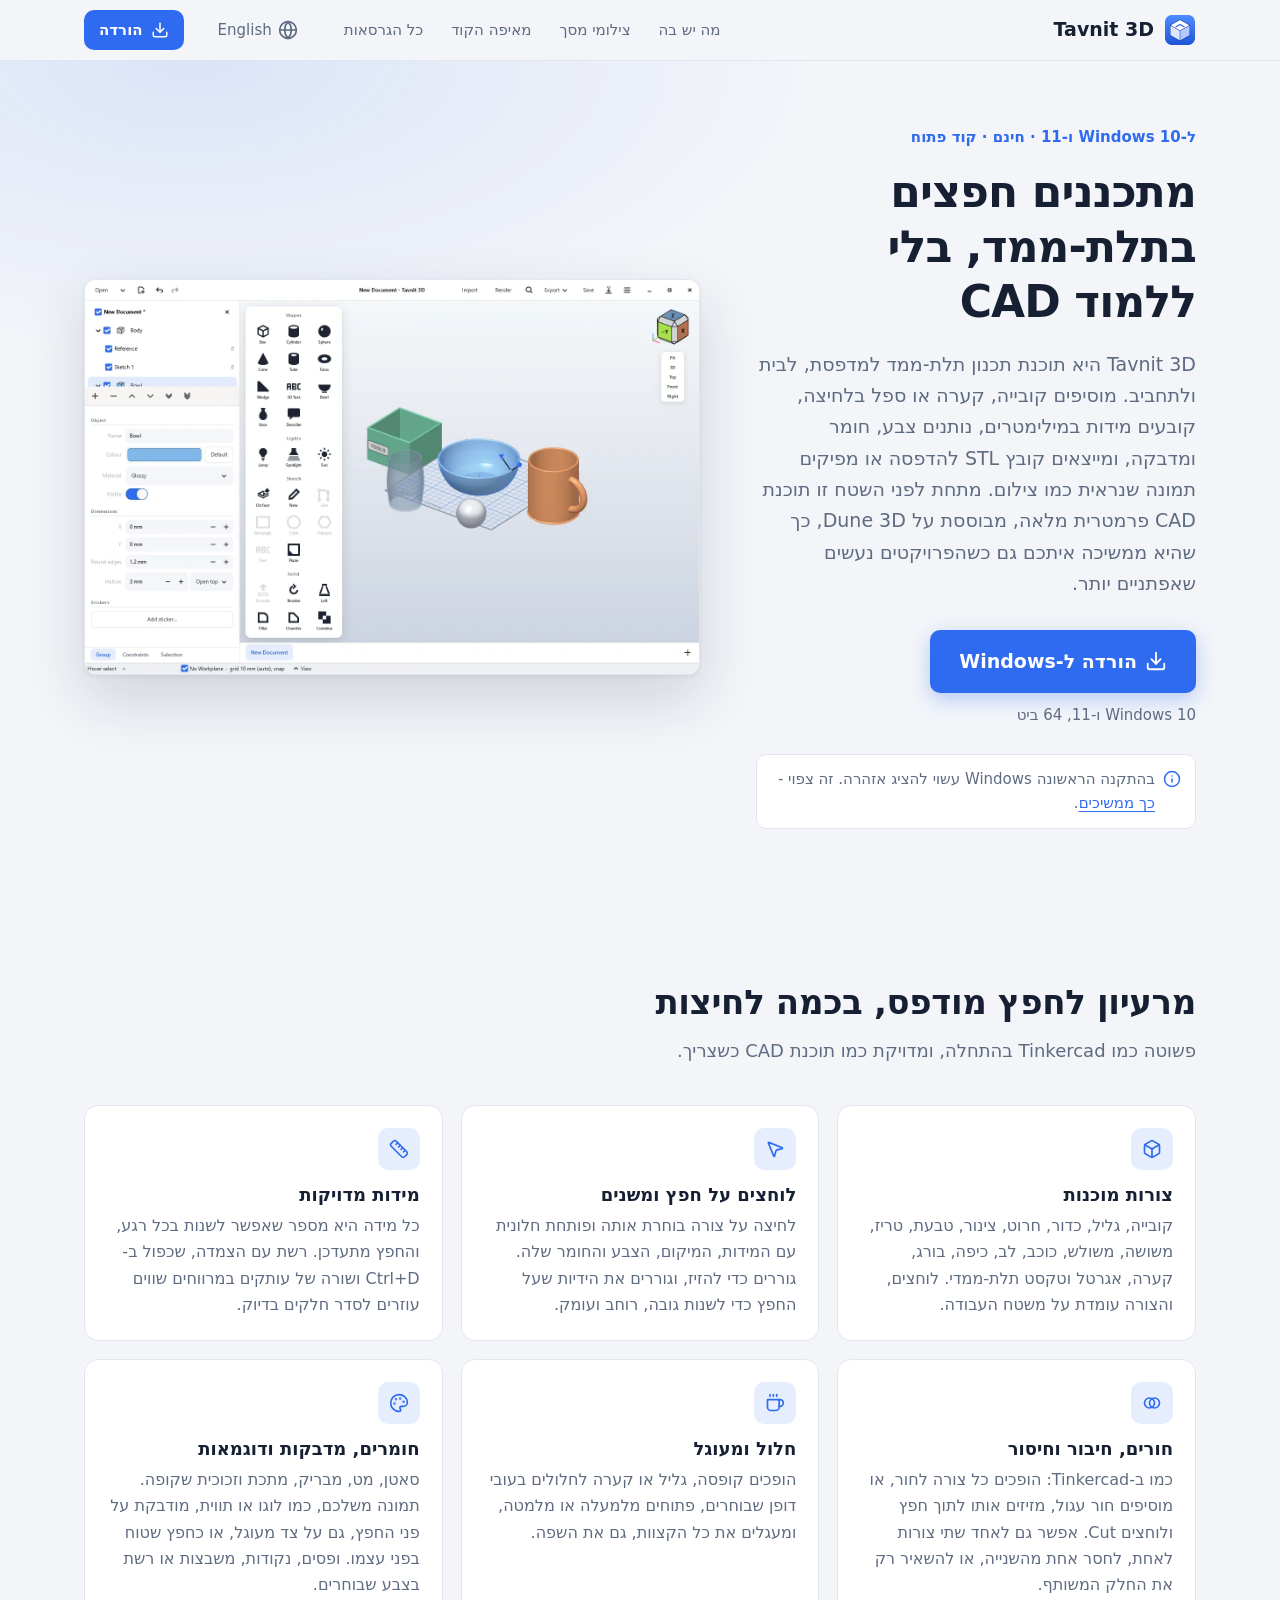
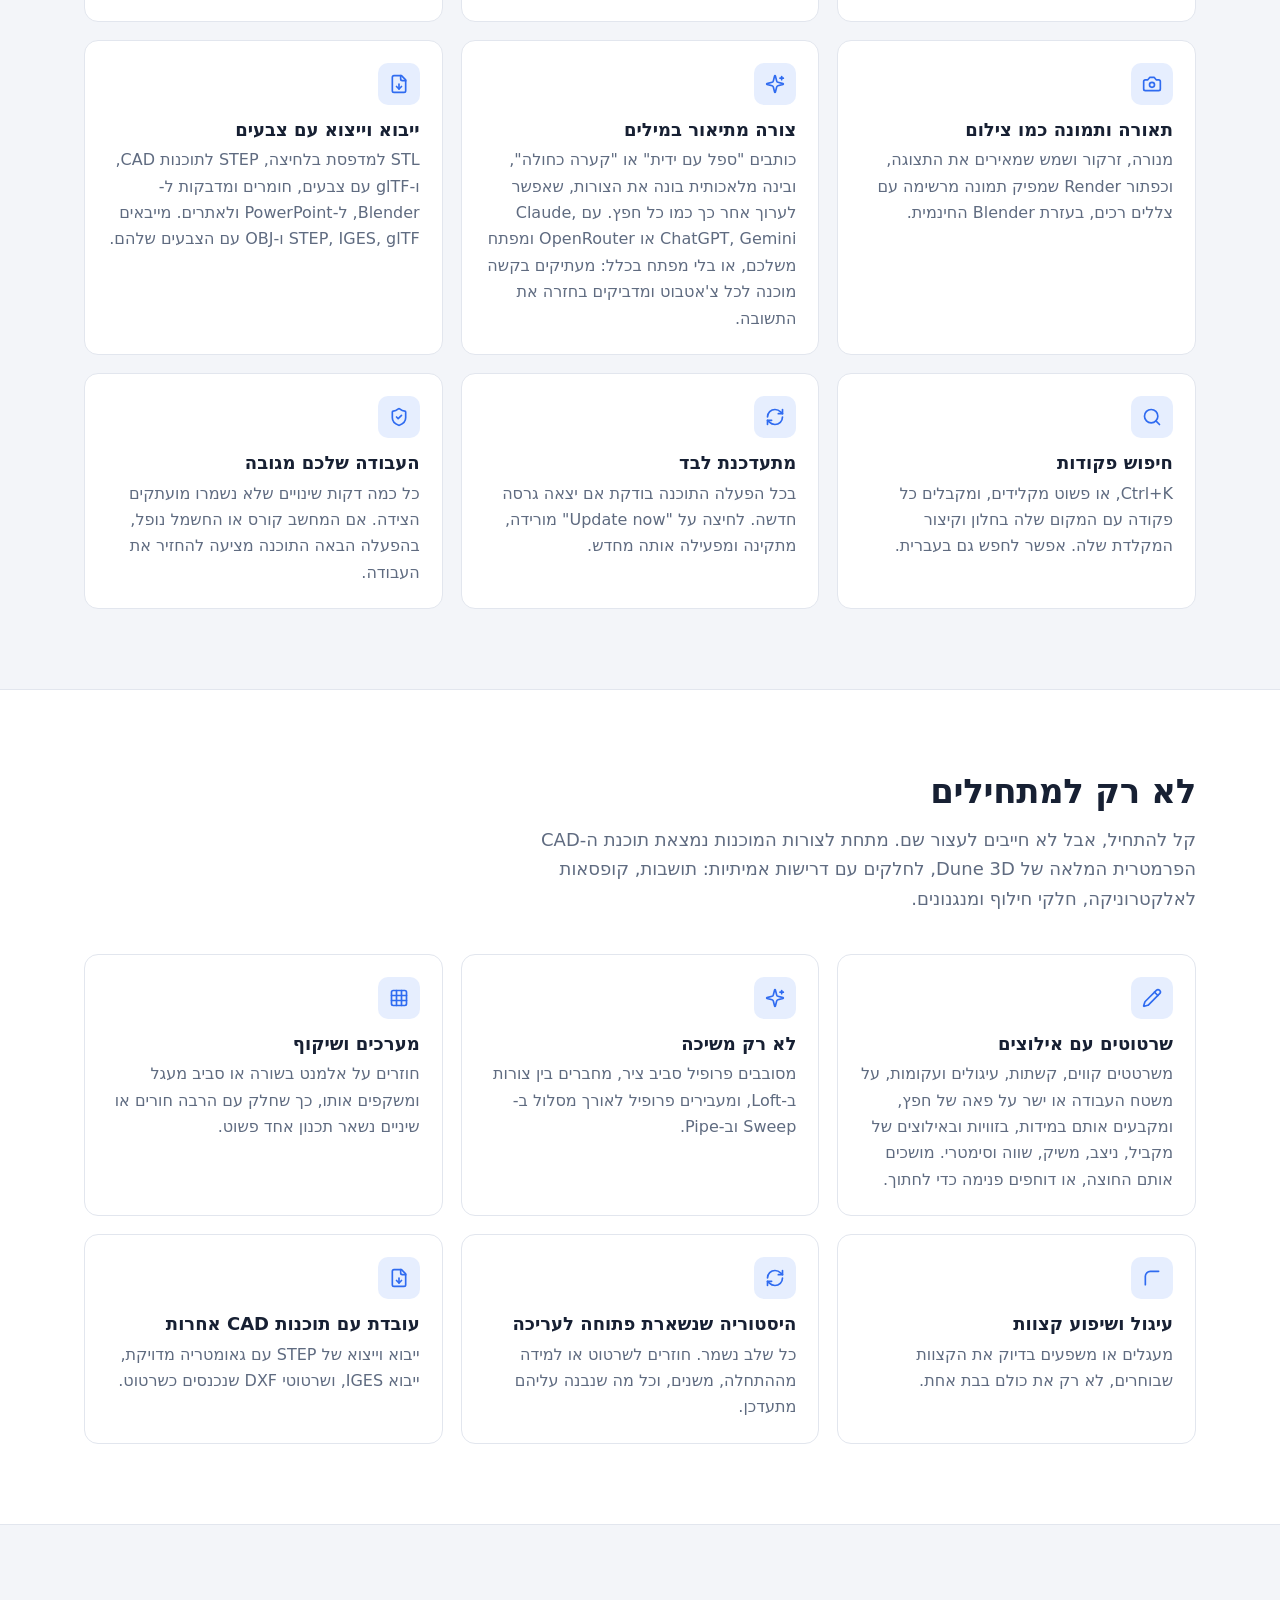
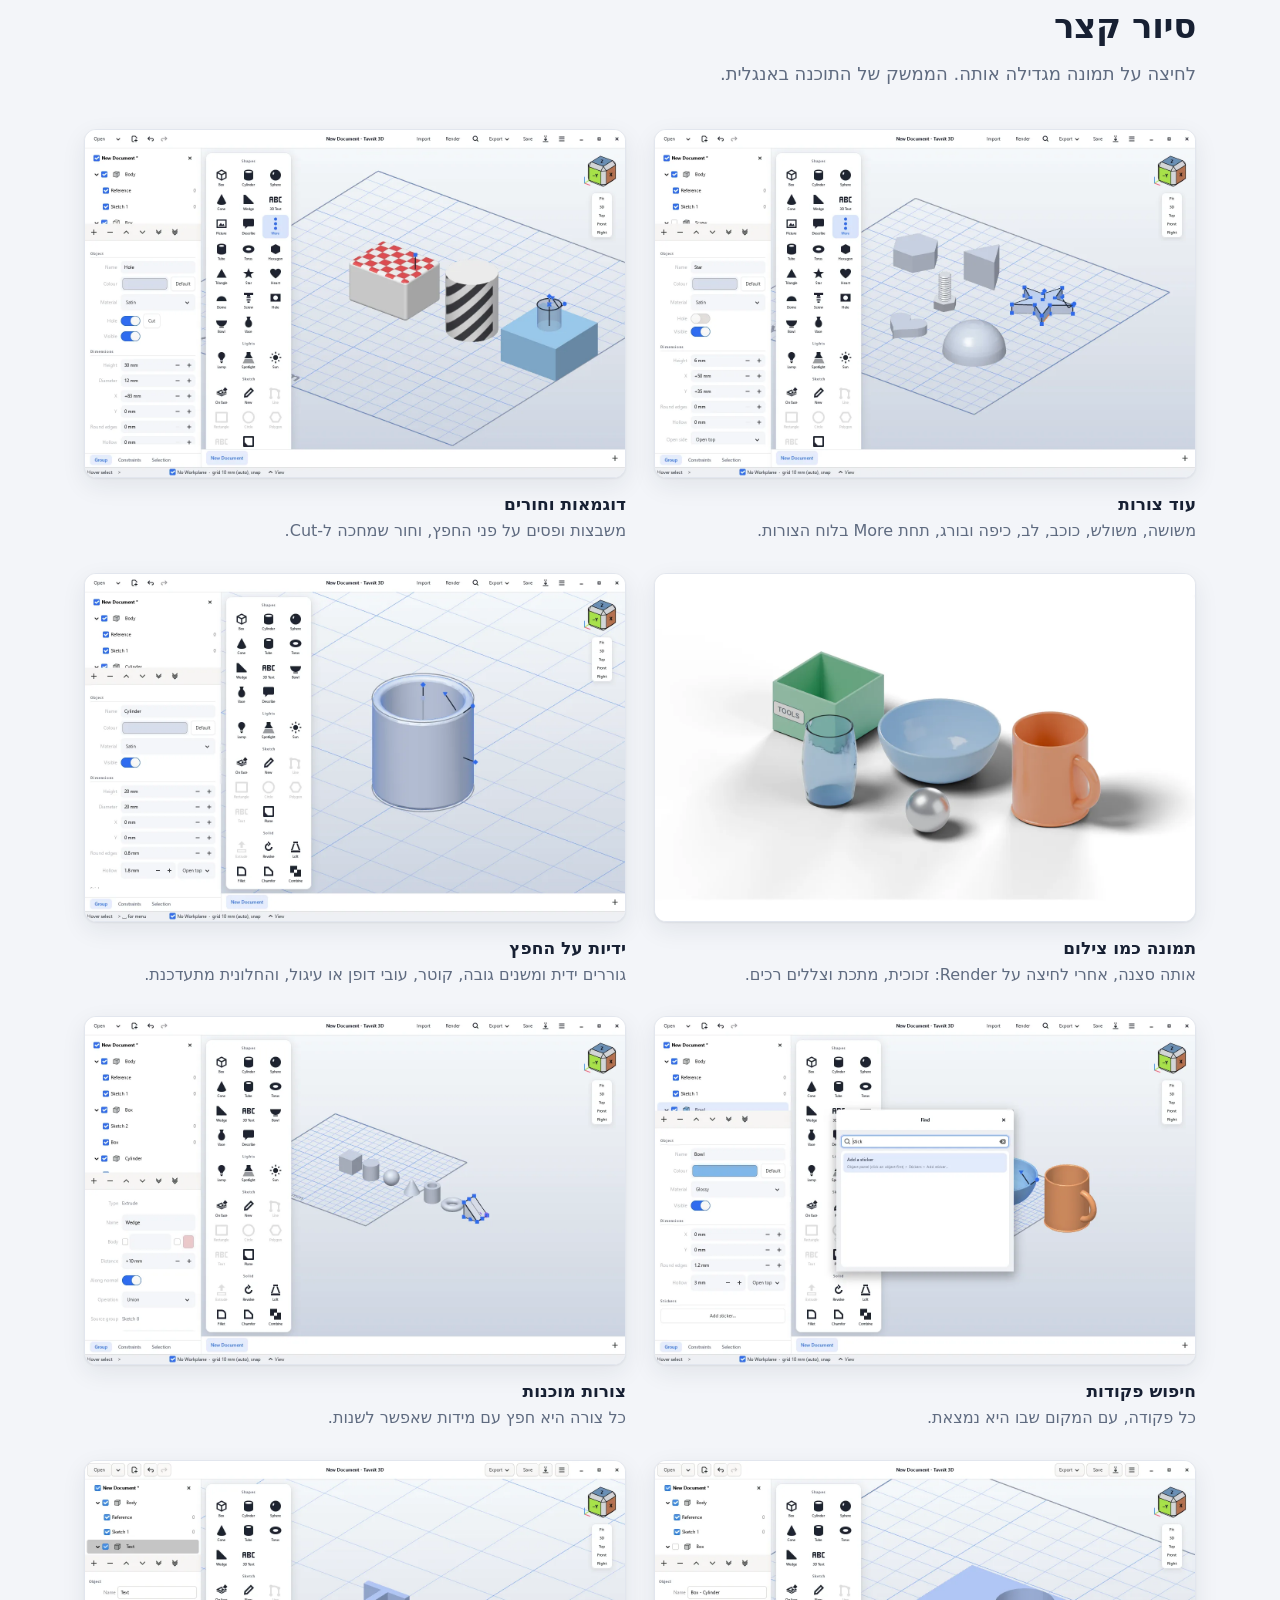
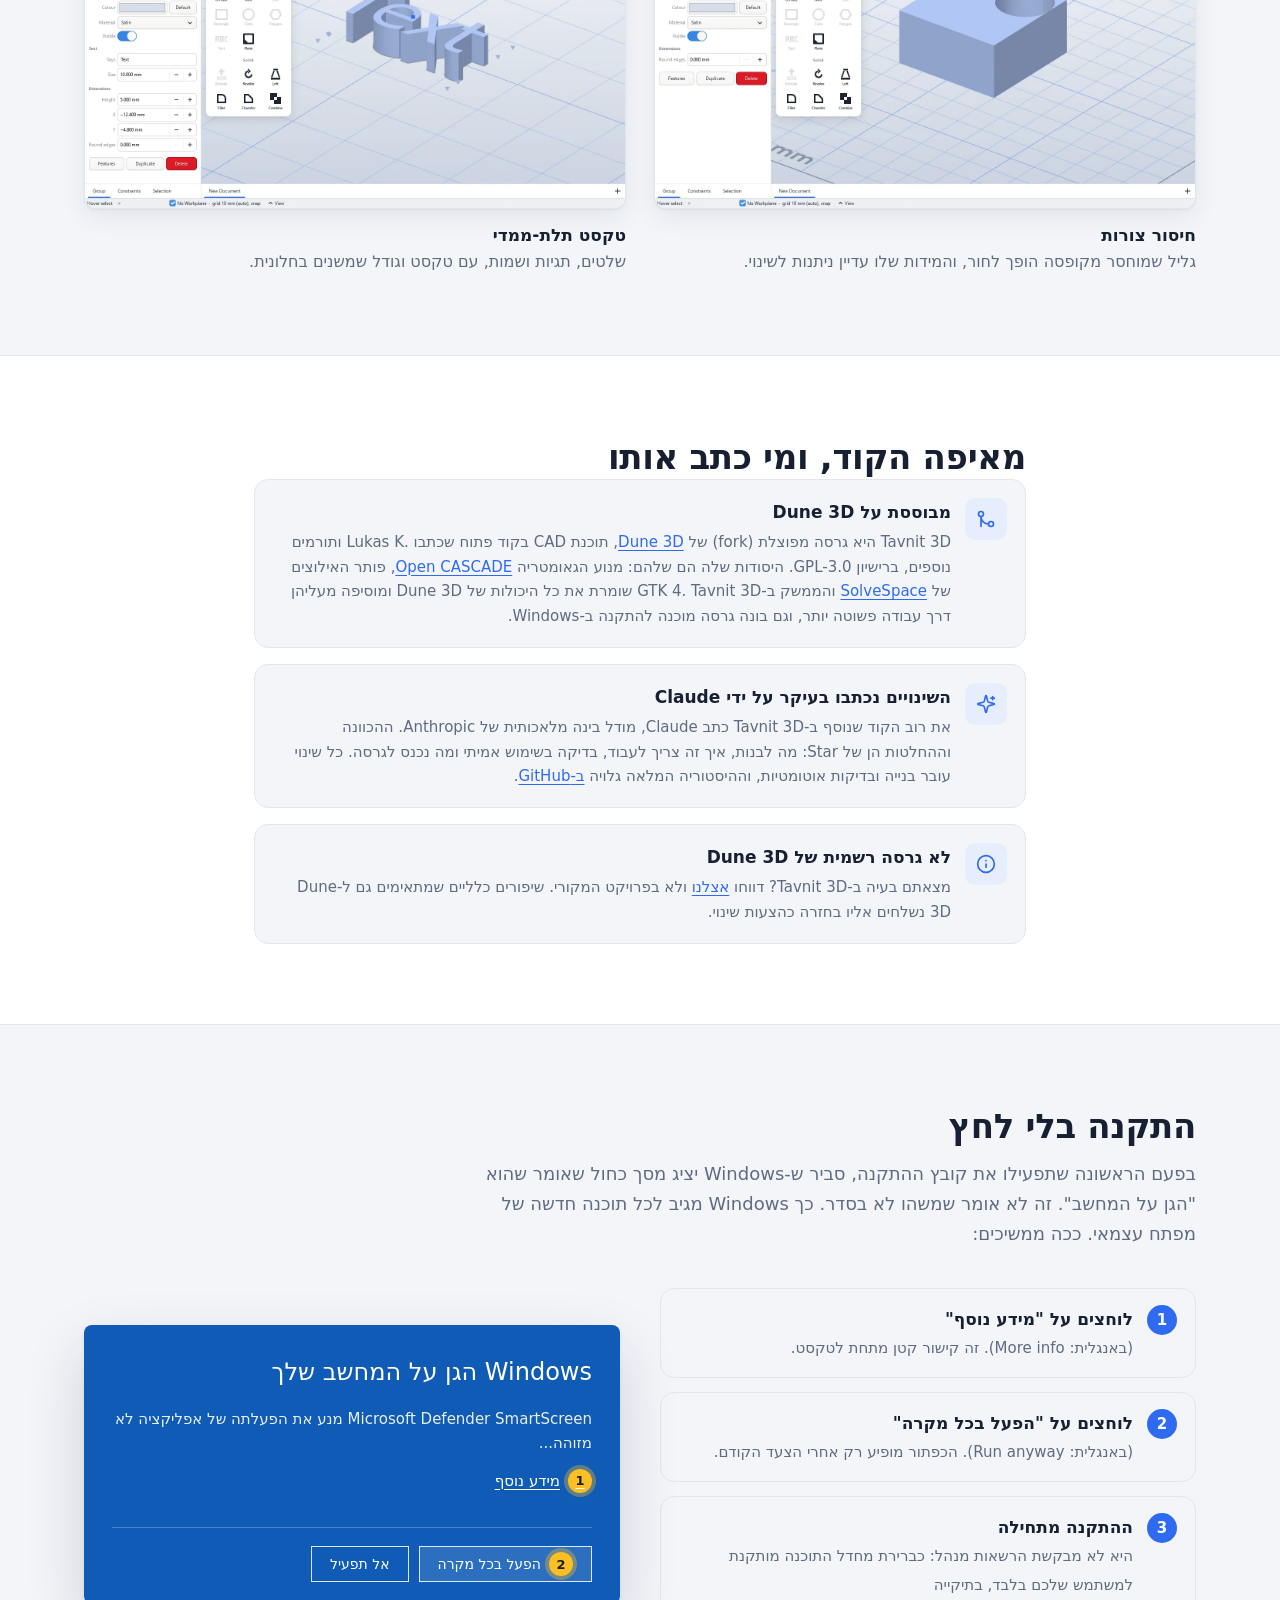
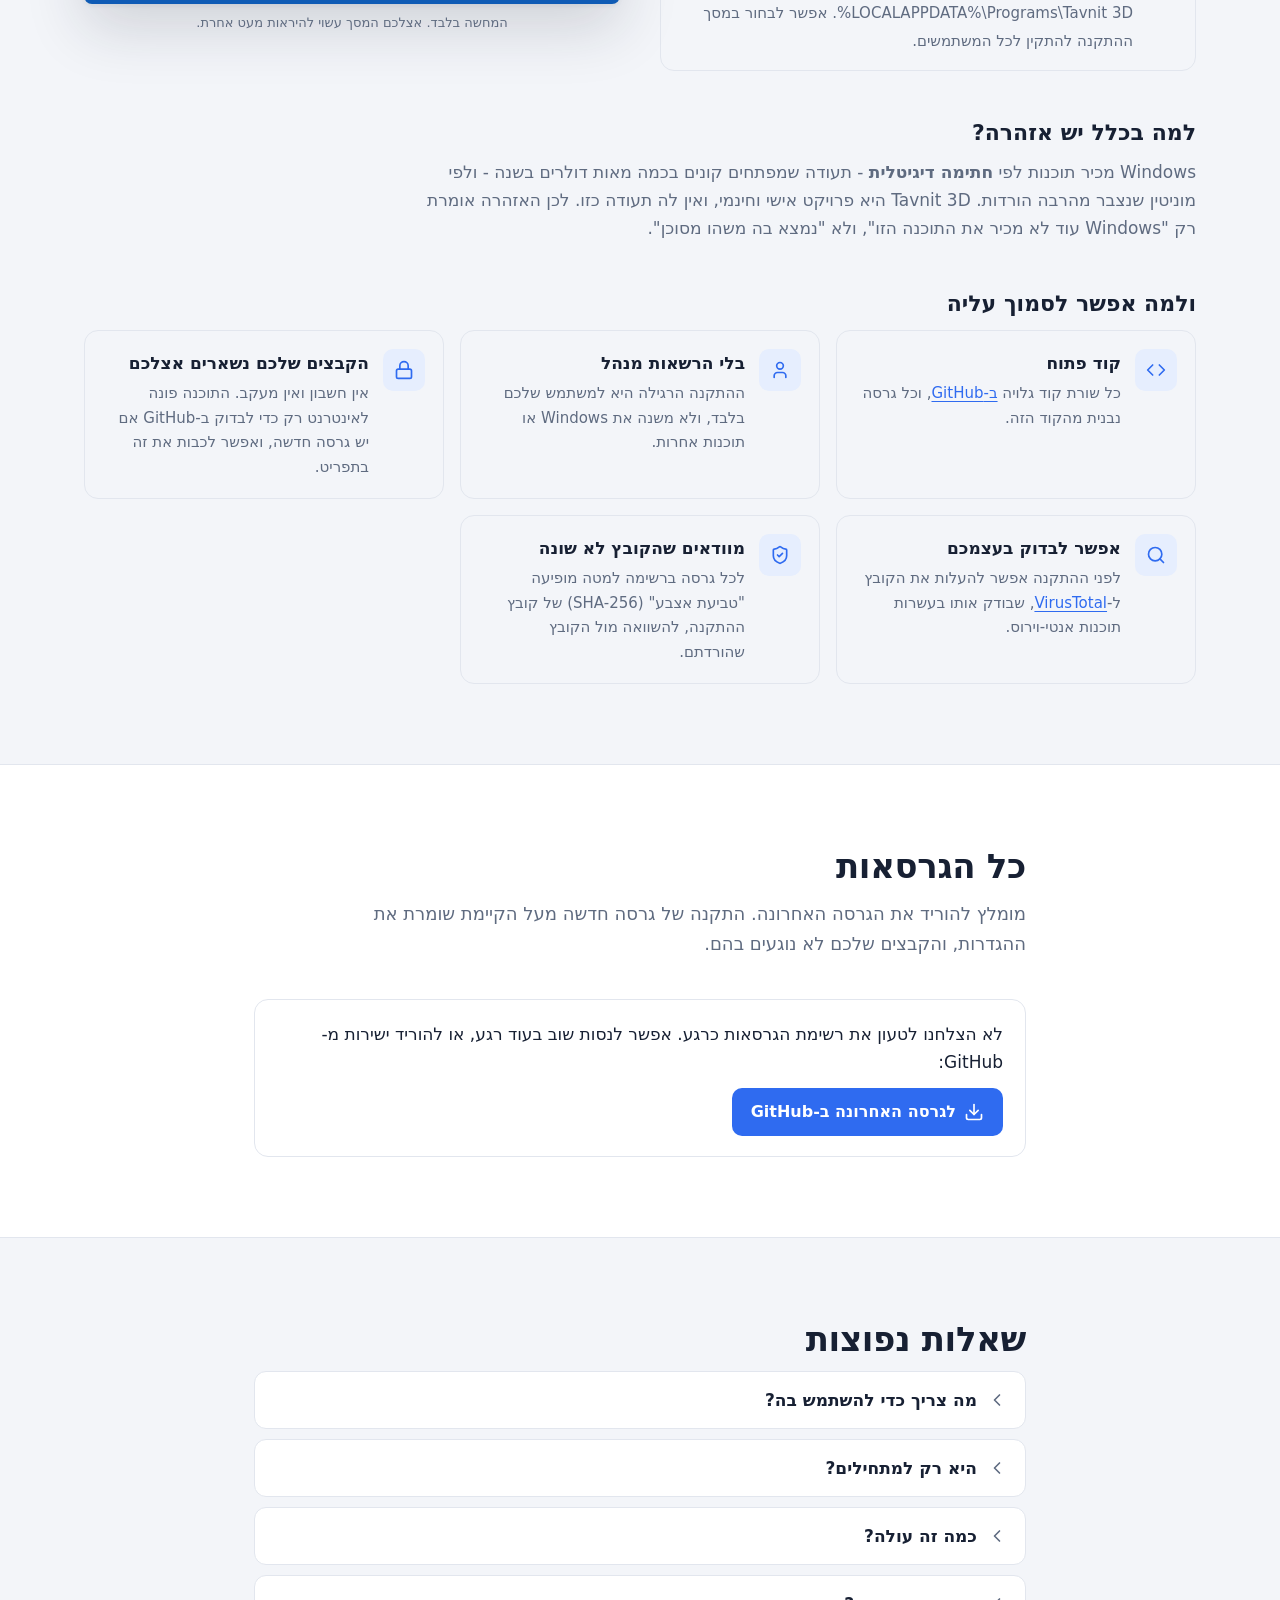
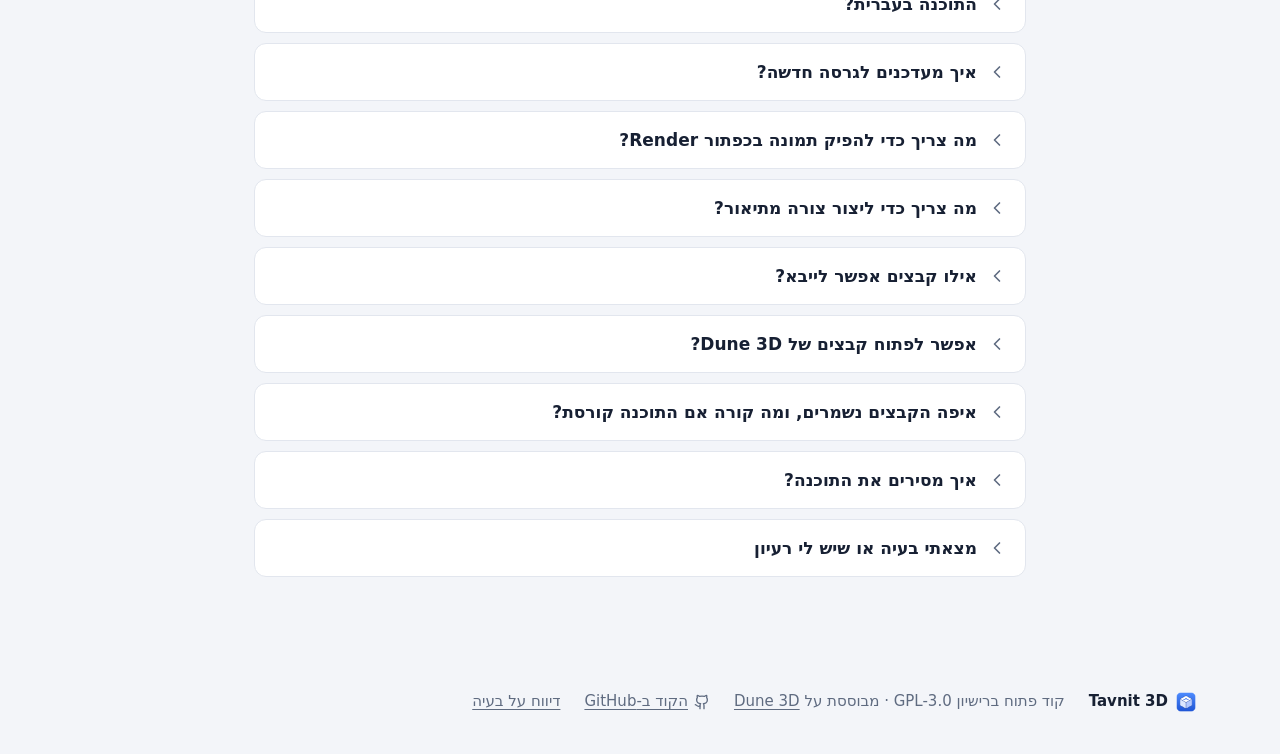
==== commit 952615b2: "Site: 0.3.0 features, not only for beginners, new screenshots New shapes, holes, patterns, copies in" ====
--- a/site/index.html
+++ b/site/index.html
@@ -95,7 +95,7 @@
           <p class="lead">
             Tavnit 3D היא תוכנת תכנון תלת-ממד למדפסת, לבית ולתחביב. מוסיפים קובייה, קערה או ספל בלחיצה,
             קובעים מידות במילימטרים, נותנים צבע, חומר ומדבקה, ומייצאים קובץ STL להדפסה או מפיקים תמונה שנראית כמו צילום.
-            מתחת לפני השטח זו תוכנת CAD פרמטרית מלאה, מבוססת על Dune 3D.
+            מתחת לפני השטח זו תוכנת CAD פרמטרית מלאה, מבוססת על Dune 3D, כך שהיא ממשיכה איתכם גם כשהפרויקטים נעשים שאפתניים יותר.
           </p>
           <div class="cta">
             <a class="btn btn-primary btn-lg" href="https://github.com/Star69995/tavnit3d/releases/latest" data-latest-link id="hero-download">
@@ -127,7 +127,7 @@
           <article class="feature">
             <span class="feature-ic"><svg class="ic"><use href="#i-box"/></svg></span>
             <h3>צורות מוכנות</h3>
-            <p>קובייה, גליל, כדור, חרוט, צינור, טבעת, טריז, קערה, אגרטל וטקסט תלת-ממדי. לוחצים, והצורה עומדת על משטח העבודה.</p>
+            <p>קובייה, גליל, כדור, חרוט, צינור, טבעת, טריז, משושה, משולש, כוכב, לב, כיפה, בורג, קערה, אגרטל וטקסט תלת-ממדי. לוחצים, והצורה עומדת על משטח העבודה.</p>
           </article>
           <article class="feature">
             <span class="feature-ic"><svg class="ic"><use href="#i-pointer"/></svg></span>
@@ -137,12 +137,12 @@
           <article class="feature">
             <span class="feature-ic"><svg class="ic"><use href="#i-ruler"/></svg></span>
             <h3>מידות מדויקות</h3>
-            <p>כל מידה היא מספר שאפשר לשנות בכל רגע, והחפץ מתעדכן. רשת עם הצמדה ושכפול ב-Ctrl+D עוזרים לסדר חלקים בדיוק.</p>
+            <p>כל מידה היא מספר שאפשר לשנות בכל רגע, והחפץ מתעדכן. רשת עם הצמדה, שכפול ב-Ctrl+D ושורה של עותקים במרווחים שווים עוזרים לסדר חלקים בדיוק.</p>
           </article>
           <article class="feature">
             <span class="feature-ic"><svg class="ic"><use href="#i-combine"/></svg></span>
-            <h3>חיבור, חיסור וחיתוך</h3>
-            <p>מאחדים שתי צורות לאחת, מחסירים צורה כדי ליצור חור, או משאירים רק את החלק המשותף.</p>
+            <h3>חורים, חיבור וחיסור</h3>
+            <p>כמו ב-Tinkercad: הופכים כל צורה לחור, או מוסיפים חור עגול, מזיזים אותו לתוך חפץ ולוחצים Cut. אפשר גם לאחד שתי צורות לאחת, לחסר אחת מהשנייה, או להשאיר רק את החלק המשותף.</p>
           </article>
           <article class="feature">
             <span class="feature-ic"><svg class="ic"><use href="#i-cup"/></svg></span>
@@ -151,8 +151,8 @@
           </article>
           <article class="feature">
             <span class="feature-ic"><svg class="ic"><use href="#i-palette"/></svg></span>
-            <h3>חומרים ומדבקות</h3>
-            <p>סאטן, מט, מבריק, מתכת וזכוכית שקופה. ותמונה משלכם, כמו לוגו או תווית, מודבקת על פני החפץ, גם על צד מעוגל.</p>
+            <h3>חומרים, מדבקות ודוגמאות</h3>
+            <p>סאטן, מט, מבריק, מתכת וזכוכית שקופה. תמונה משלכם, כמו לוגו או תווית, מודבקת על פני החפץ, גם על צד מעוגל, או כחפץ שטוח בפני עצמו. ופסים, נקודות, משבצות או רשת בצבע שבוחרים.</p>
           </article>
           <article class="feature">
             <span class="feature-ic"><svg class="ic"><use href="#i-camera"/></svg></span>
@@ -162,12 +162,7 @@
           <article class="feature">
             <span class="feature-ic"><svg class="ic"><use href="#i-sparkles"/></svg></span>
             <h3>צורה מתיאור במילים</h3>
-            <p>כותבים "ספל עם ידית" או "קערה כחולה", ו-Claude בונה את הצורות, שאפשר לערוך אחר כך כמו כל חפץ. צריך מפתח API של Claude.</p>
-          </article>
-          <article class="feature">
-            <span class="feature-ic"><svg class="ic"><use href="#i-pen"/></svg></span>
-            <h3>שרטוט על פאה</h3>
-            <p>משרטטים צורה דו-ממדית ישר על פאה של חפץ, ומושכים אותה החוצה. מרחק שלילי חותך פנימה.</p>
+            <p>כותבים "ספל עם ידית" או "קערה כחולה", ובינה מלאכותית בונה את הצורות, שאפשר לערוך אחר כך כמו כל חפץ. עם Claude, ChatGPT, Gemini או OpenRouter ומפתח משלכם, או בלי מפתח בכלל: מעתיקים בקשה מוכנה לכל צ'אטבוט ומדביקים בחזרה את התשובה.</p>
           </article>
           <article class="feature">
             <span class="feature-ic"><svg class="ic"><use href="#i-files"/></svg></span>
@@ -184,17 +179,79 @@
             <h3>מתעדכנת לבד</h3>
             <p>בכל הפעלה התוכנה בודקת אם יצאה גרסה חדשה. לחיצה על "Update now" מורידה, מתקינה ומפעילה אותה מחדש.</p>
           </article>
+          <article class="feature">
+            <span class="feature-ic"><svg class="ic"><use href="#i-shield"/></svg></span>
+            <h3>העבודה שלכם מגובה</h3>
+            <p>כל כמה דקות שינויים שלא נשמרו מועתקים הצידה. אם המחשב קורס או החשמל נופל, בהפעלה הבאה התוכנה מציעה להחזיר את העבודה.</p>
+          </article>
+        </div>
+      </div>
+    </section>
+
+    <!-- Not just for beginners -->
+    <section class="section section-alt" id="advanced">
+      <div class="wrap">
+        <h2>לא רק למתחילים</h2>
+        <p class="section-lead">
+          קל להתחיל, אבל לא חייבים לעצור שם. מתחת לצורות המוכנות נמצאת תוכנת ה-CAD הפרמטרית המלאה של Dune 3D,
+          לחלקים עם דרישות אמיתיות: תושבות, קופסאות לאלקטרוניקה, חלקי חילוף ומנגנונים.
+        </p>
+        <div class="features">
+          <article class="feature">
+            <span class="feature-ic"><svg class="ic"><use href="#i-pen"/></svg></span>
+            <h3>שרטוטים עם אילוצים</h3>
+            <p>משרטטים קווים, קשתות, עיגולים ועקומות, על משטח העבודה או ישר על פאה של חפץ, ומקבעים אותם במידות, בזוויות ובאילוצים של מקביל, ניצב, משיק, שווה וסימטרי. מושכים אותם החוצה, או דוחפים פנימה כדי לחתוך.</p>
+          </article>
+          <article class="feature">
+            <span class="feature-ic"><svg class="ic"><use href="#i-sparkles"/></svg></span>
+            <h3>לא רק משיכה</h3>
+            <p>מסובבים פרופיל סביב ציר, מחברים בין צורות ב-Loft, ומעבירים פרופיל לאורך מסלול ב-Sweep וב-Pipe.</p>
+          </article>
+          <article class="feature">
+            <span class="feature-ic"><svg class="ic"><use href="#i-grid"/></svg></span>
+            <h3>מערכים ושיקוף</h3>
+            <p>חוזרים על אלמנט בשורה או סביב מעגל ומשקפים אותו, כך שחלק עם הרבה חורים או שיניים נשאר תכנון אחד פשוט.</p>
+          </article>
+          <article class="feature">
+            <span class="feature-ic"><svg class="ic"><use href="#i-round"/></svg></span>
+            <h3>עיגול ושיפוע קצוות</h3>
+            <p>מעגלים או משפעים בדיוק את הקצוות שבוחרים, לא רק את כולם בבת אחת.</p>
+          </article>
+          <article class="feature">
+            <span class="feature-ic"><svg class="ic"><use href="#i-refresh"/></svg></span>
+            <h3>היסטוריה שנשארת פתוחה לעריכה</h3>
+            <p>כל שלב נשמר. חוזרים לשרטוט או למידה מההתחלה, משנים, וכל מה שנבנה עליהם מתעדכן.</p>
+          </article>
+          <article class="feature">
+            <span class="feature-ic"><svg class="ic"><use href="#i-files"/></svg></span>
+            <h3>עובדת עם תוכנות CAD אחרות</h3>
+            <p>ייבוא וייצוא של STEP עם גאומטריה מדויקת, ייבוא IGES, ושרטוטי DXF שנכנסים כשרטוט.</p>
+          </article>
         </div>
       </div>
     </section>
 
     <!-- Screenshot tour -->
-    <section class="section section-alt" id="tour">
+    <section class="section" id="tour">
       <div class="wrap">
         <h2>סיור קצר</h2>
         <p class="section-lead">לחיצה על תמונה מגדילה אותה. הממשק של התוכנה באנגלית.</p>
         <div class="gallery">
           <figure class="shot">
+            <button type="button" class="shot-btn" data-full="img/more-shapes.webp" aria-label="הגדלת התמונה: עוד צורות מוכנות">
+              <img src="img/more-shapes.webp" width="1400" height="900" loading="lazy"
+                   alt="לוח הצורות פתוח על More, ועל משטח העבודה משושה, מנסרה משולשת, בורג, כוכב, לב וכיפה מבריקה. הכוכב נבחר, ובחלונית הגובה והמיקום שלו ב-X וב-Y">
+            </button>
+            <figcaption><strong>עוד צורות</strong>משושה, משולש, כוכב, לב, כיפה ובורג, תחת More בלוח הצורות.</figcaption>
+          </figure>
+          <figure class="shot">
+            <button type="button" class="shot-btn" data-full="img/patterns-holes.webp" aria-label="הגדלת התמונה: דוגמאות וחורים">
+              <img src="img/patterns-holes.webp" width="1400" height="900" loading="lazy"
+                   alt="קופסה עם משבצות אדומות ולבנות למעלה, גליל עם פסים כהים באלכסון, וקובייה כחולה שבתוכה עומד חור עגול שקוף. החור נבחר, ובחלונית המתג Hole והכפתור Cut">
+            </button>
+            <figcaption><strong>דוגמאות וחורים</strong>משבצות ופסים על פני החפץ, וחור שמחכה ל-Cut.</figcaption>
+          </figure>
+          <figure class="shot">
             <button type="button" class="shot-btn" data-full="img/render.webp" aria-label="הגדלת התמונה: תמונה שהופקה בכפתור Render">
               <img src="img/render.webp" width="1400" height="900" loading="lazy"
                    alt="תמונה שהופקה מהחפצים שבחלון: קופסה ירוקה עם תווית TOOLS, כוס זכוכית שקופה, קערה כחולה מבריקה, כדור מתכת וספל כתום עם ידית, עם צללים רכים על רקע לבן">
@@ -241,7 +298,7 @@
     </section>
 
     <!-- Where the code comes from -->
-    <section class="section" id="origin">
+    <section class="section section-alt" id="origin">
       <div class="wrap narrow">
         <h2>מאיפה הקוד, ומי כתב אותו</h2>
         <div class="trust trust-list">
@@ -284,7 +341,7 @@
     </section>
 
     <!-- Safe install -->
-    <section class="section section-alt" id="safe">
+    <section class="section" id="safe">
       <div class="wrap">
         <h2>התקנה בלי לחץ</h2>
         <p class="section-lead">
@@ -364,7 +421,7 @@
     </section>
 
     <!-- All versions -->
-    <section class="section" id="versions">
+    <section class="section section-alt" id="versions">
       <div class="wrap narrow">
         <h2>כל הגרסאות</h2>
         <p class="section-lead">
@@ -382,7 +439,7 @@
     </section>
 
     <!-- FAQ -->
-    <section class="section section-alt" id="faq">
+    <section class="section" id="faq">
       <div class="wrap narrow">
         <h2>שאלות נפוצות</h2>
         <details class="disclosure">
@@ -390,6 +447,10 @@
           <div class="disclosure-body"><p>מחשב עם Windows 10 או 11, 64 ביט. עכבר עם גלגלת נוח במיוחד לסיבוב ולהגדלה של התצוגה.</p></div>
         </details>
         <details class="disclosure">
+          <summary><svg class="ic chev"><use href="#i-chevron"/></svg>היא רק למתחילים?</summary>
+          <div class="disclosure-body"><p>לא. הצורות המוכנות וחלונית החפץ הופכות את ההתחלה לקלה, אבל תוכנת ה-CAD הפרמטרית המלאה של Dune 3D נמצאת שם: שרטוטים עם אילוצים, סיבוב, Loft, Sweep, מערכים, שיקוף, עיגול ושיפוע של קצוות נבחרים, וקבצי STEP. אפשר להתחיל מקובייה ולהתקדם לחלקים מדויקים כשצריך.</p></div>
+        </details>
+        <details class="disclosure">
           <summary><svg class="ic chev"><use href="#i-chevron"/></svg>כמה זה עולה?</summary>
           <div class="disclosure-body"><p>כלום. Tavnit 3D חינמית לגמרי, בלי פרסומות. הקוד פתוח ברישיון GPL-3.0, כמו Dune 3D שעליה היא מבוססת.</p></div>
         </details>
@@ -407,7 +468,7 @@
         </details>
         <details class="disclosure">
           <summary><svg class="ic chev"><use href="#i-chevron"/></svg>מה צריך כדי ליצור צורה מתיאור?</summary>
-          <div class="disclosure-body"><p>מפתח API של Claude, שמקבלים ב-<a href="https://console.anthropic.com/">Anthropic Console</a>. השימוש מחויב שם לפי כמות, ובדרך כלל עולה סנטים בודדים לצורה. התיאור שכותבים נשלח ל-Anthropic כדי לבנות את הצורה, והמפתח נשמר רק במחשב.</p></div>
+          <div class="disclosure-body"><p>או מפתח API של שירות בינה מלאכותית - Claude (Anthropic), ChatGPT (OpenAI), Gemini (Google), OpenRouter או כל כתובת תואמת OpenAI - או כלום. עם מפתח, השימוש מחויב אצל אותו שירות, בדרך כלל סנטים בודדים לצורה, והמפתח נשמר רק במחשב. בלי מפתח, "Copy prompt for a chatbot" מעתיק בקשה מוכנה; מדביקים אותה בכל צ'אטבוט, מעתיקים את התשובה ולוחצים "Paste the answer". בכל מקרה, התיאור שכותבים נשלח לשירות שבחרתם.</p></div>
         </details>
         <details class="disclosure">
           <summary><svg class="ic chev"><use href="#i-chevron"/></svg>אילו קבצים אפשר לייבא?</summary>
@@ -416,6 +477,10 @@
         <details class="disclosure">
           <summary><svg class="ic chev"><use href="#i-chevron"/></svg>אפשר לפתוח קבצים של Dune 3D?</summary>
           <div class="disclosure-body"><p>כן, Tavnit 3D משתמשת באותו סוג קובץ (<bdi dir="ltr">.d3ddoc</bdi>). בכיוון ההפוך, קובץ ששמרתם ב-Tavnit 3D עלול לא להיפתח בגרסה ישנה של Dune 3D. התוכנה מתריעה על זה כשזה רלוונטי.</p></div>
+        </details>
+        <details class="disclosure">
+          <summary><svg class="ic chev"><use href="#i-chevron"/></svg>איפה הקבצים נשמרים, ומה קורה אם התוכנה קורסת?</summary>
+          <div class="disclosure-body"><p>שמירה ופתיחה מתחילות בתיקייה "Tavnit 3D" שבתוך המסמכים, ואפשר לבחור תיקייה אחרת בתפריט הראשי. כל כמה דקות מסמכים עם שינויים שלא נשמרו מועתקים גם לתיקייה "Autosave" שם (כל כמה זמן, או בכלל לא, בוחרים בתפריט הראשי). אם התוכנה נסגרת פתאום, בהפעלה הבאה היא מציעה להחזיר את העבודה.</p></div>
         </details>
         <details class="disclosure">
           <summary><svg class="ic chev"><use href="#i-chevron"/></svg>איך מסירים את התוכנה?</summary>
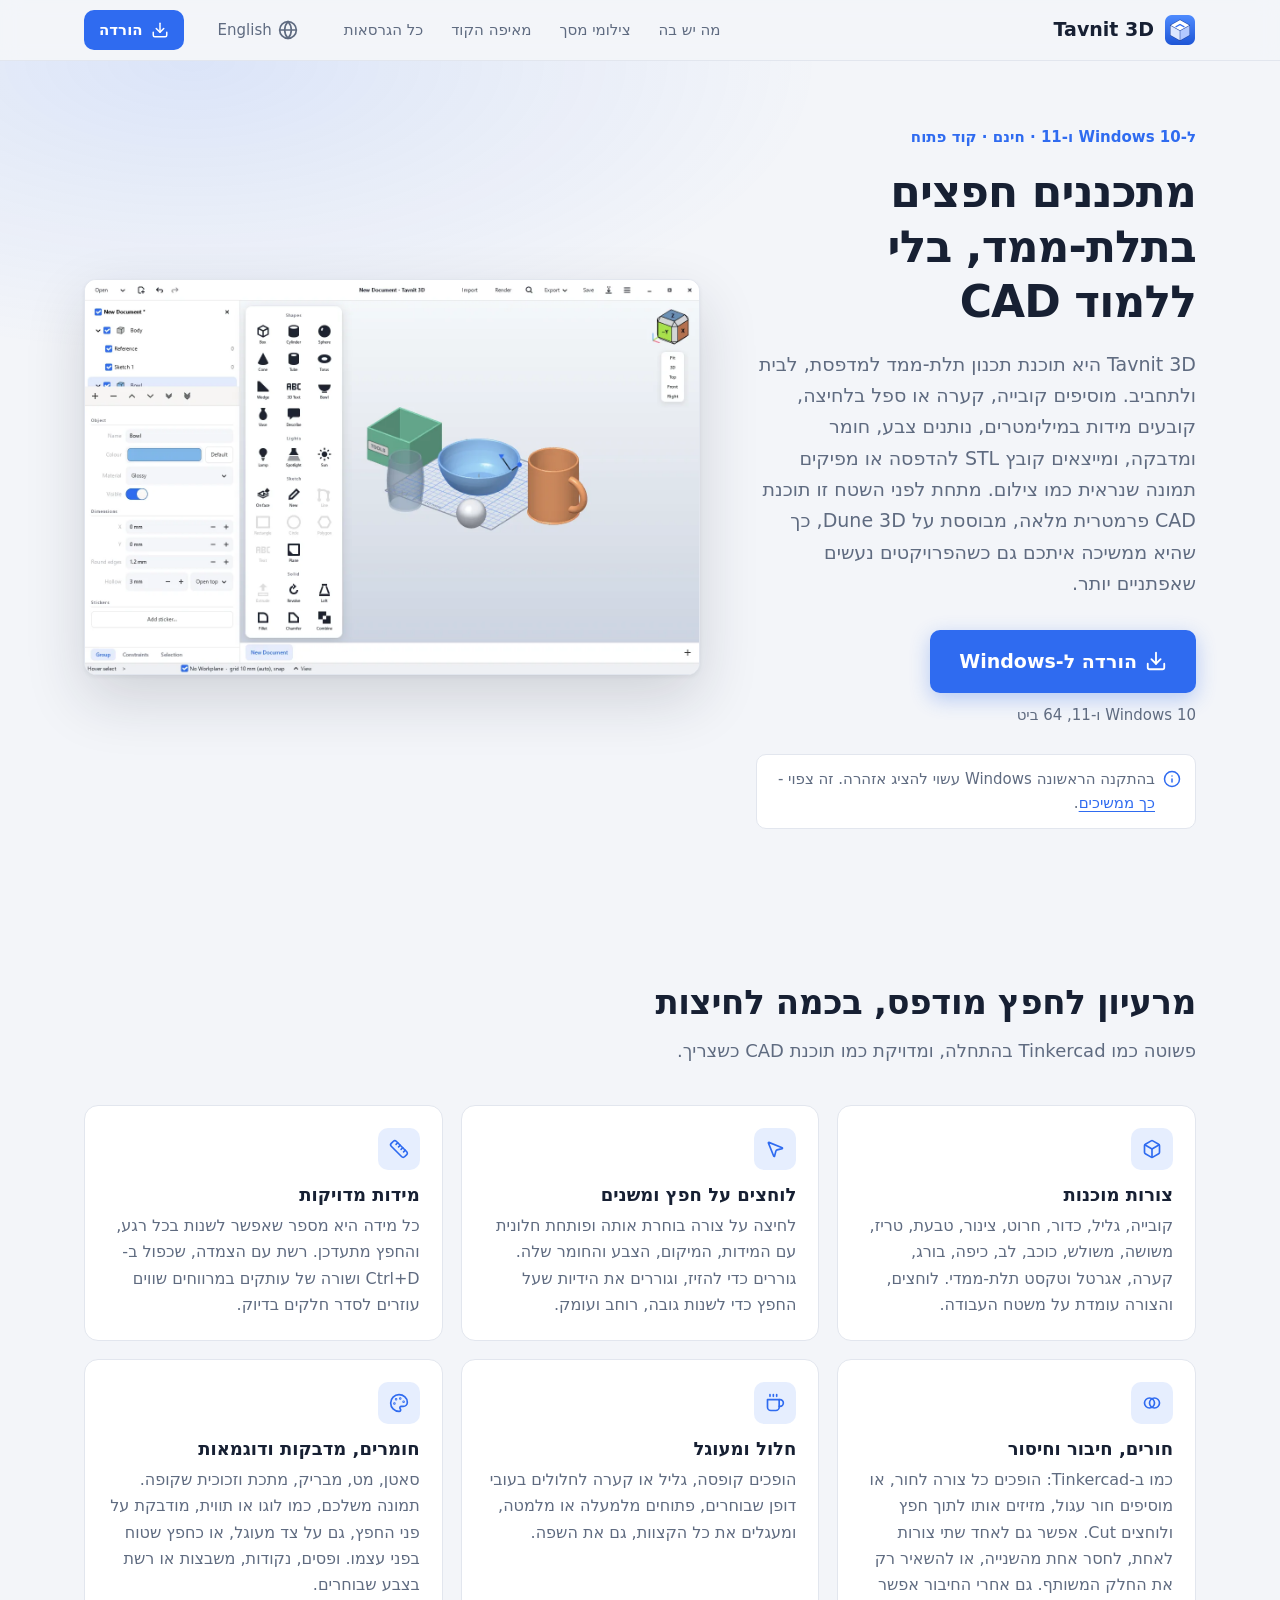
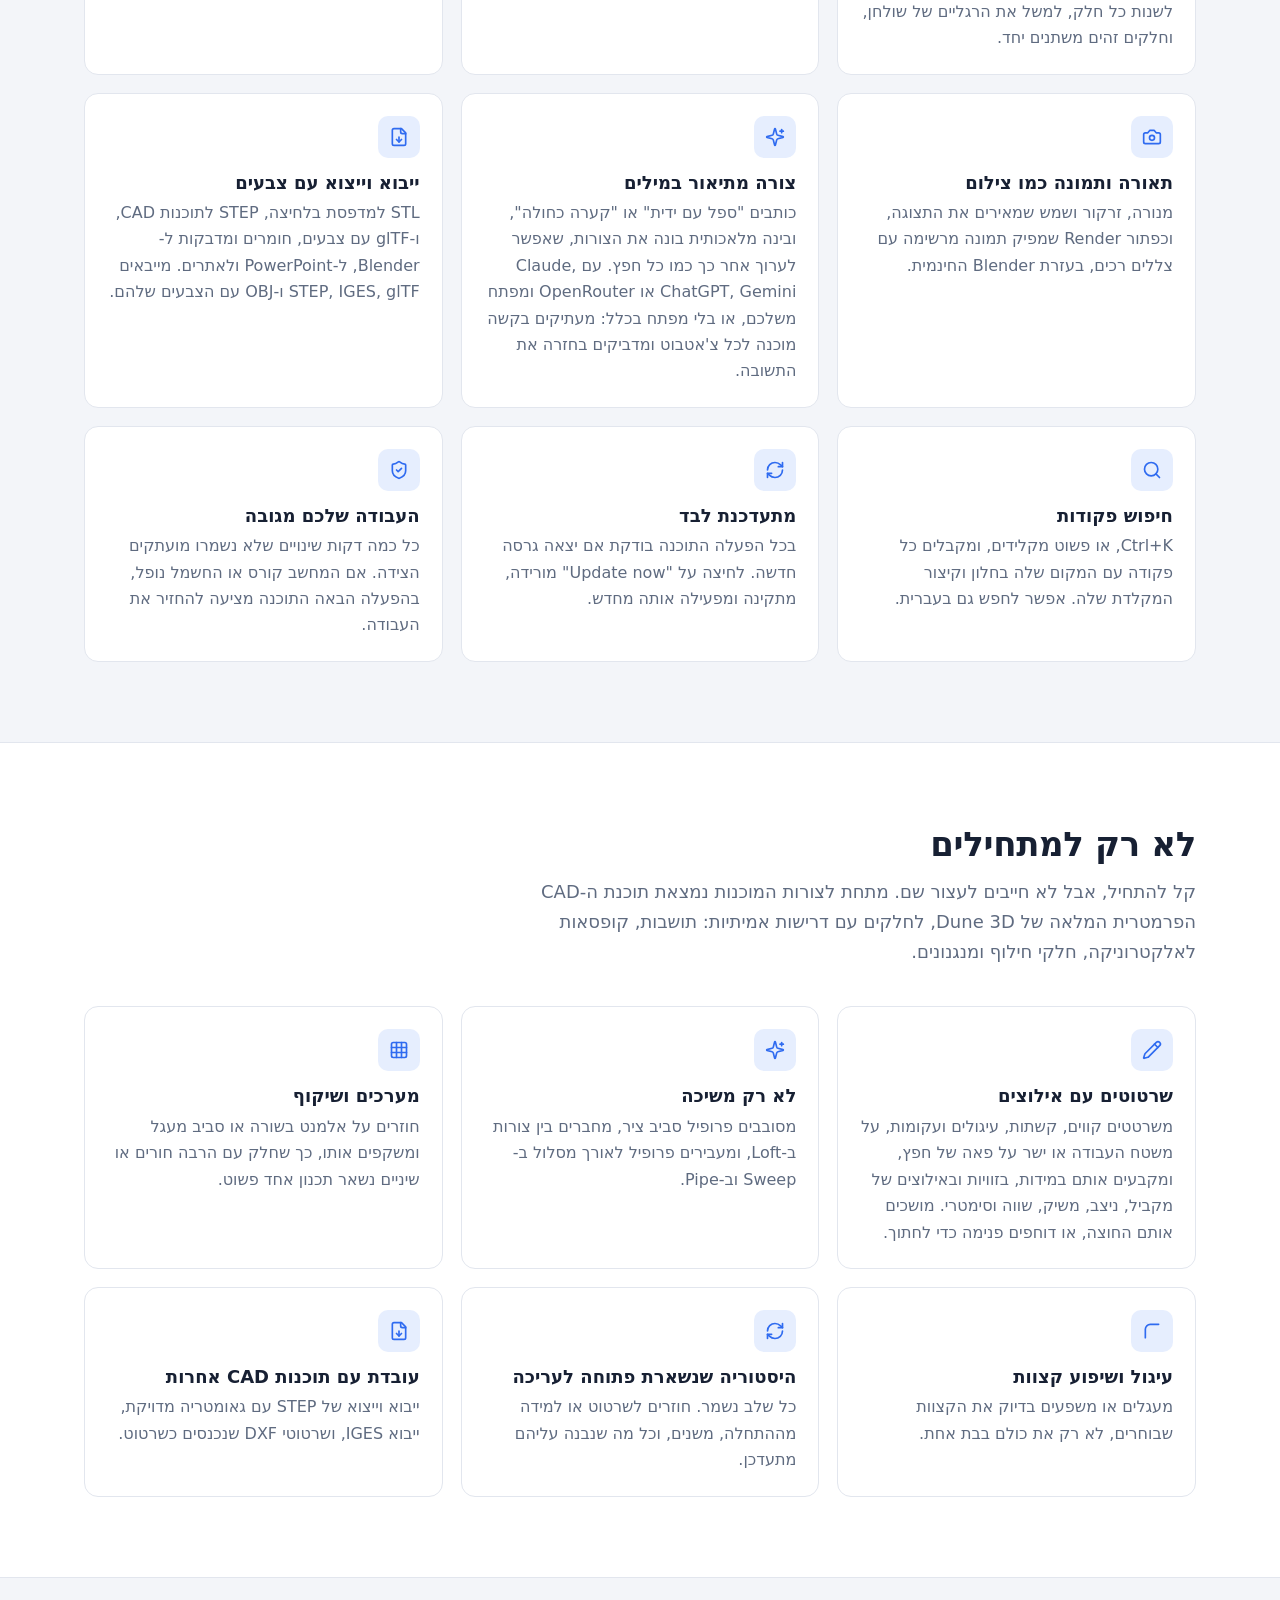
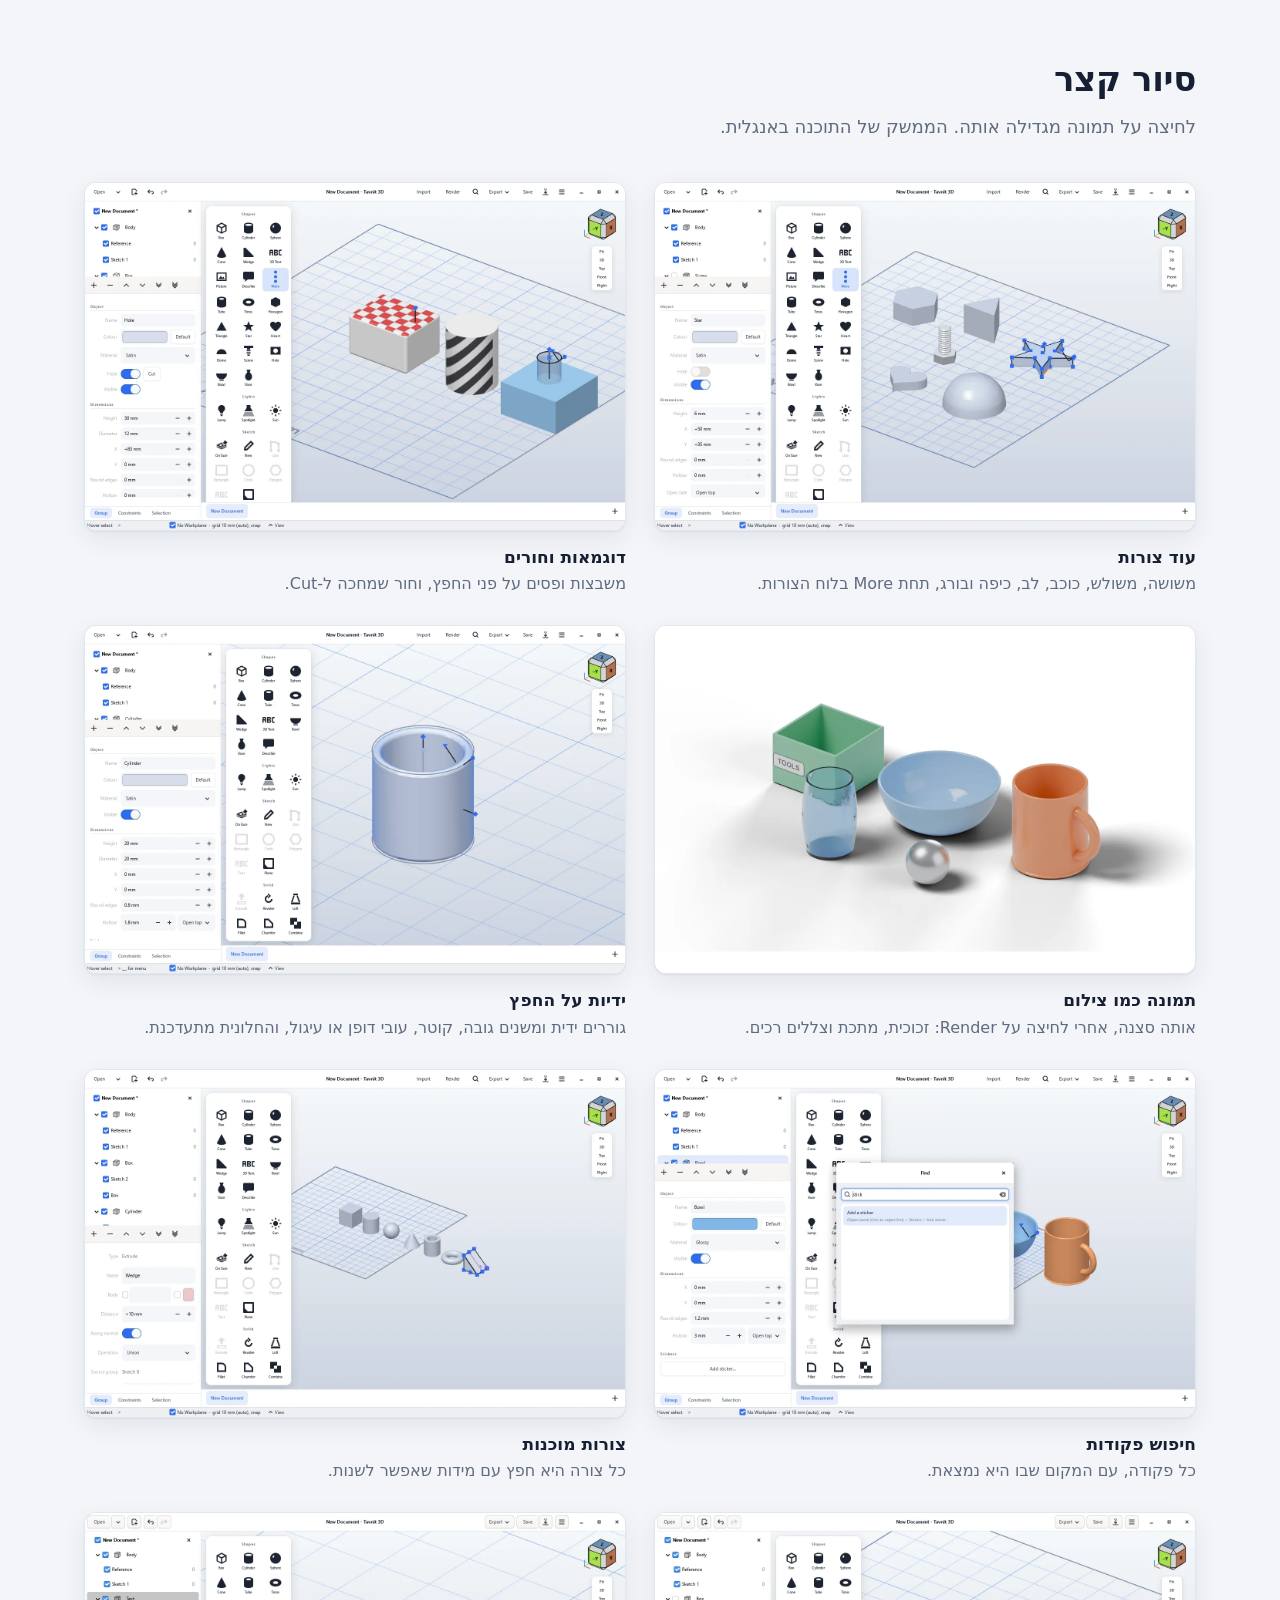
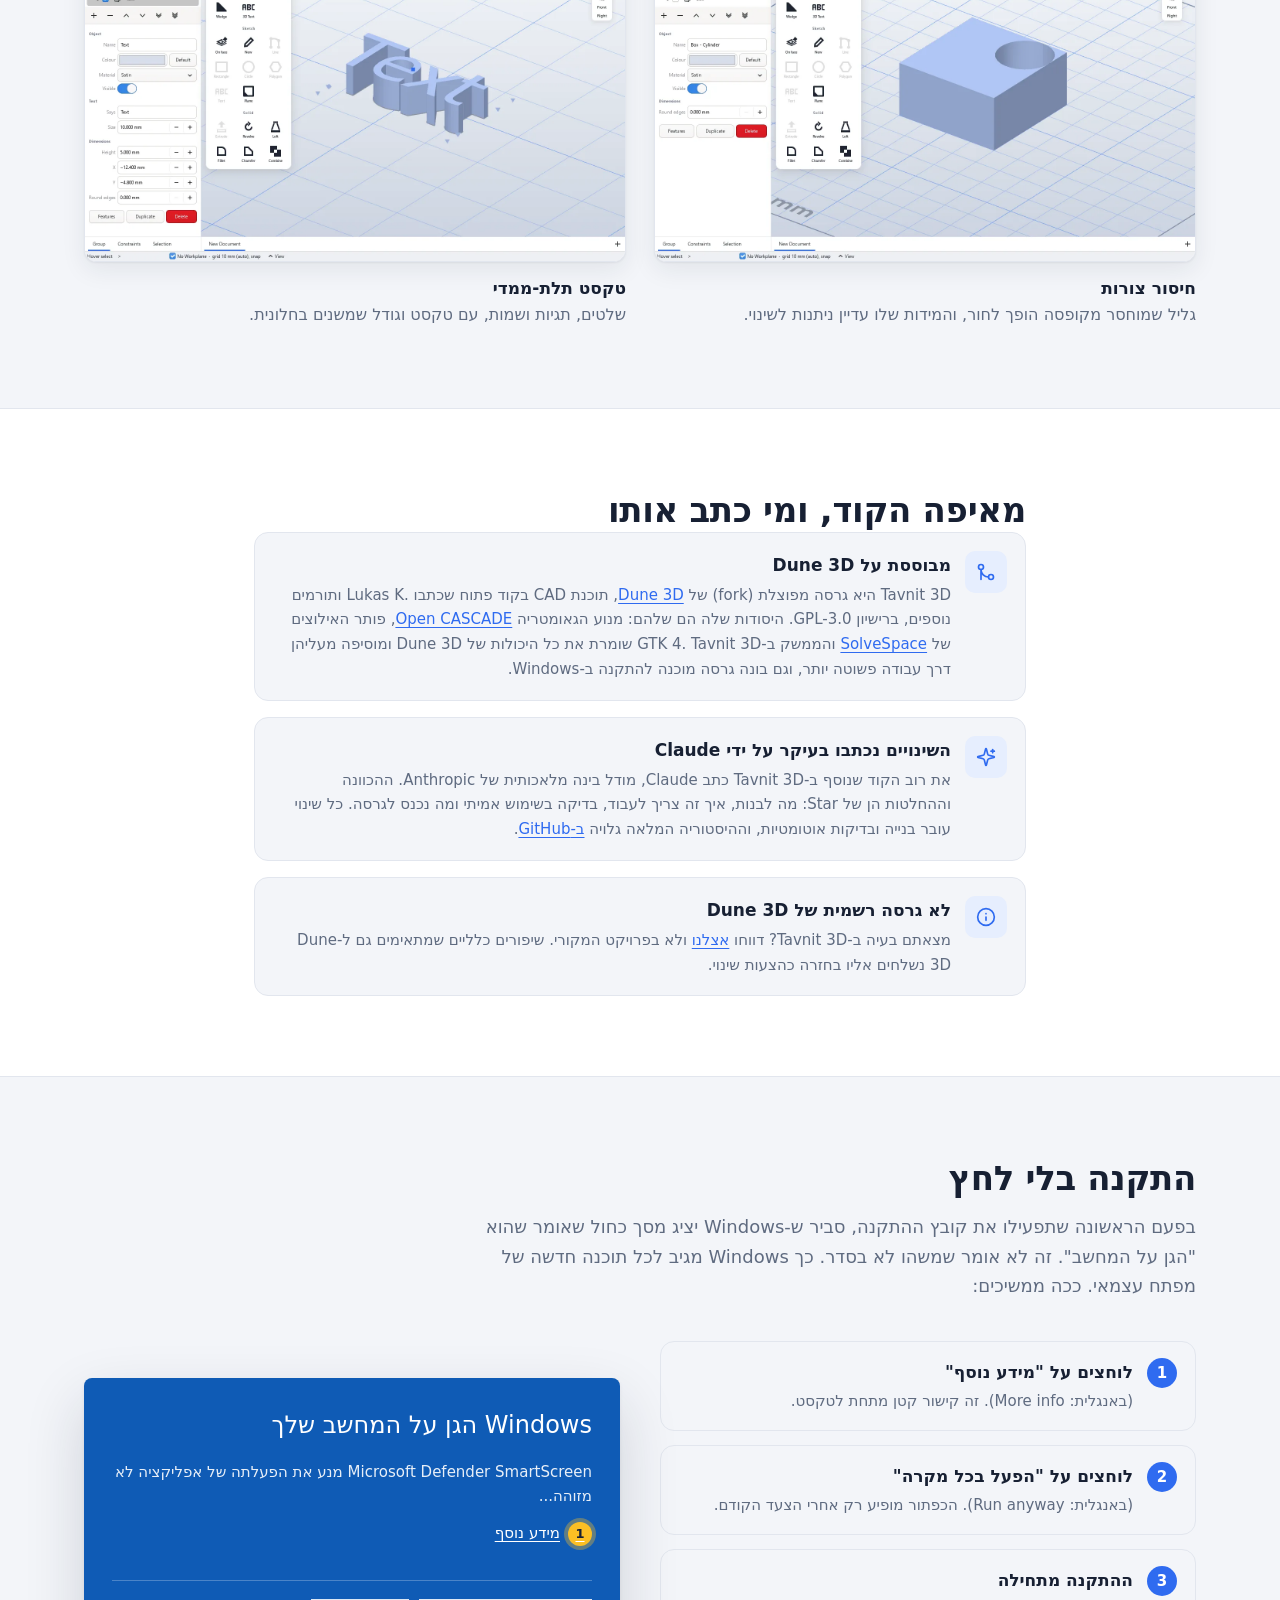
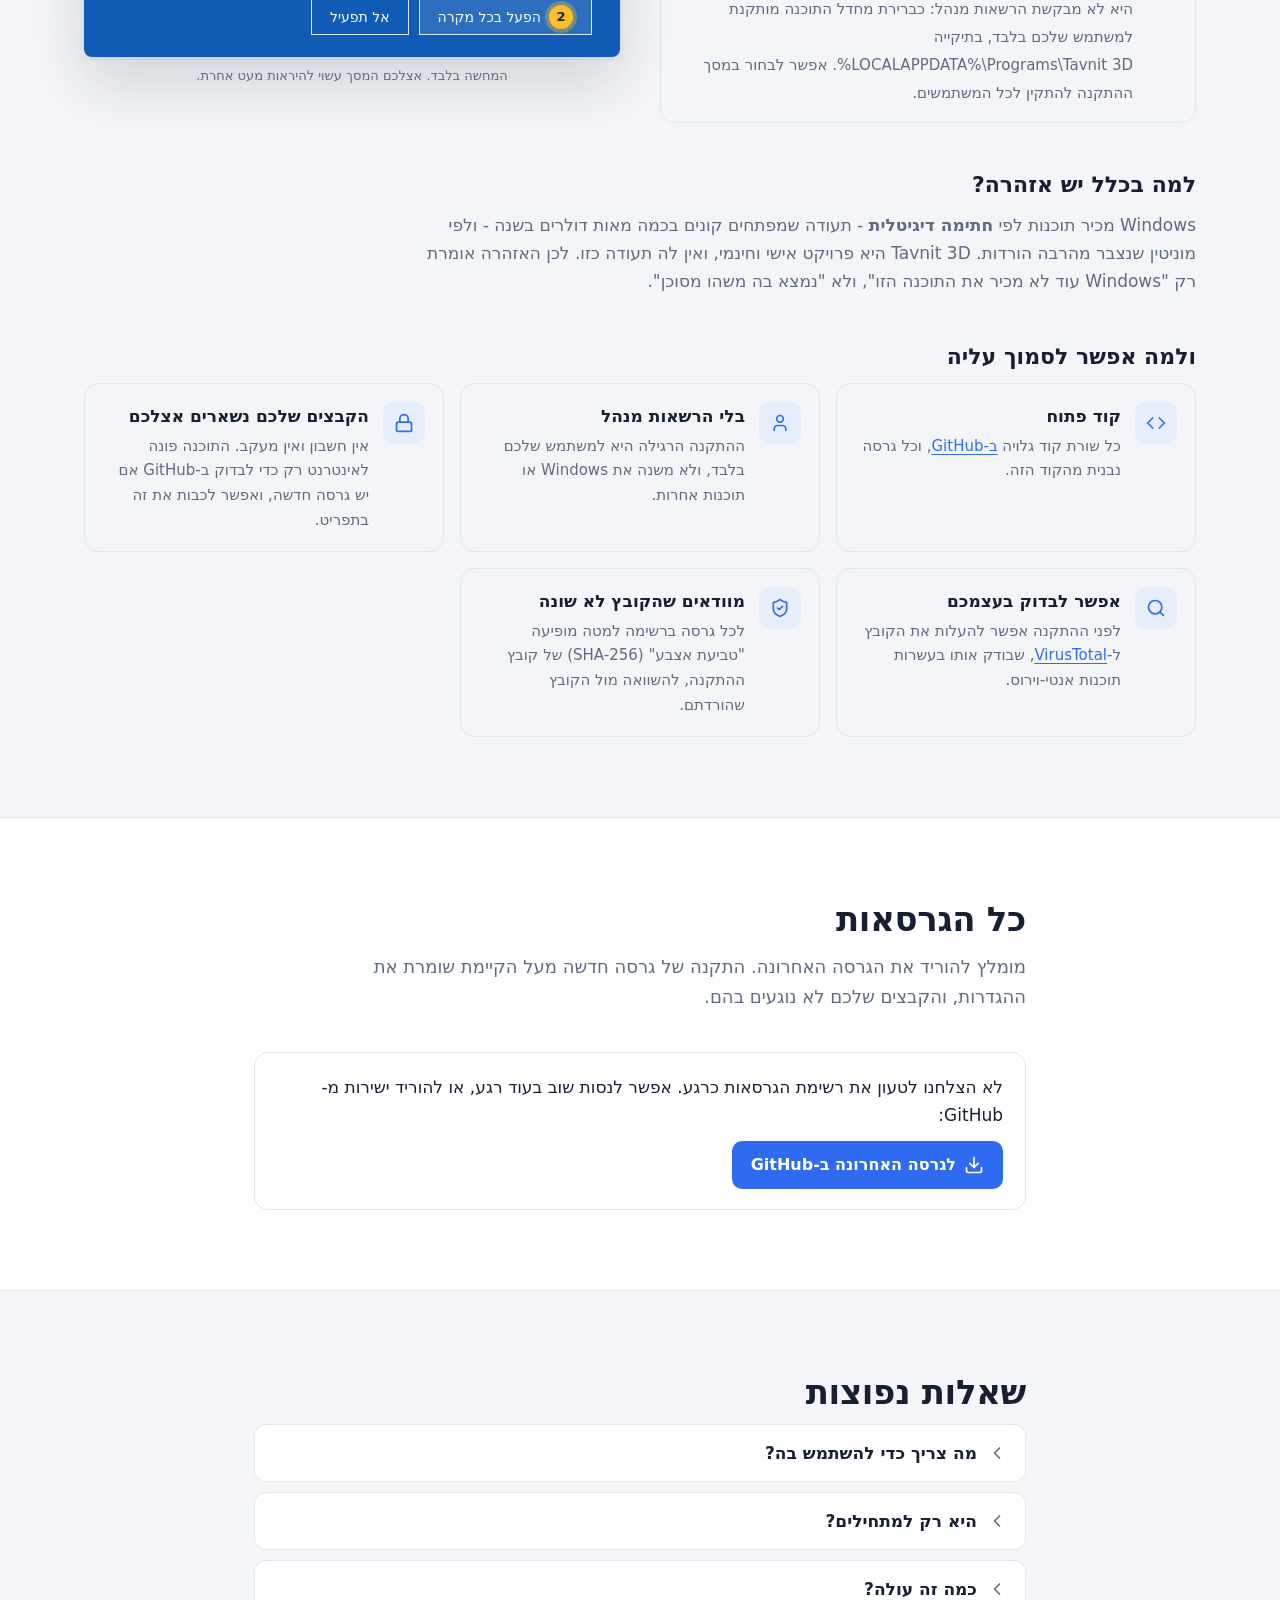
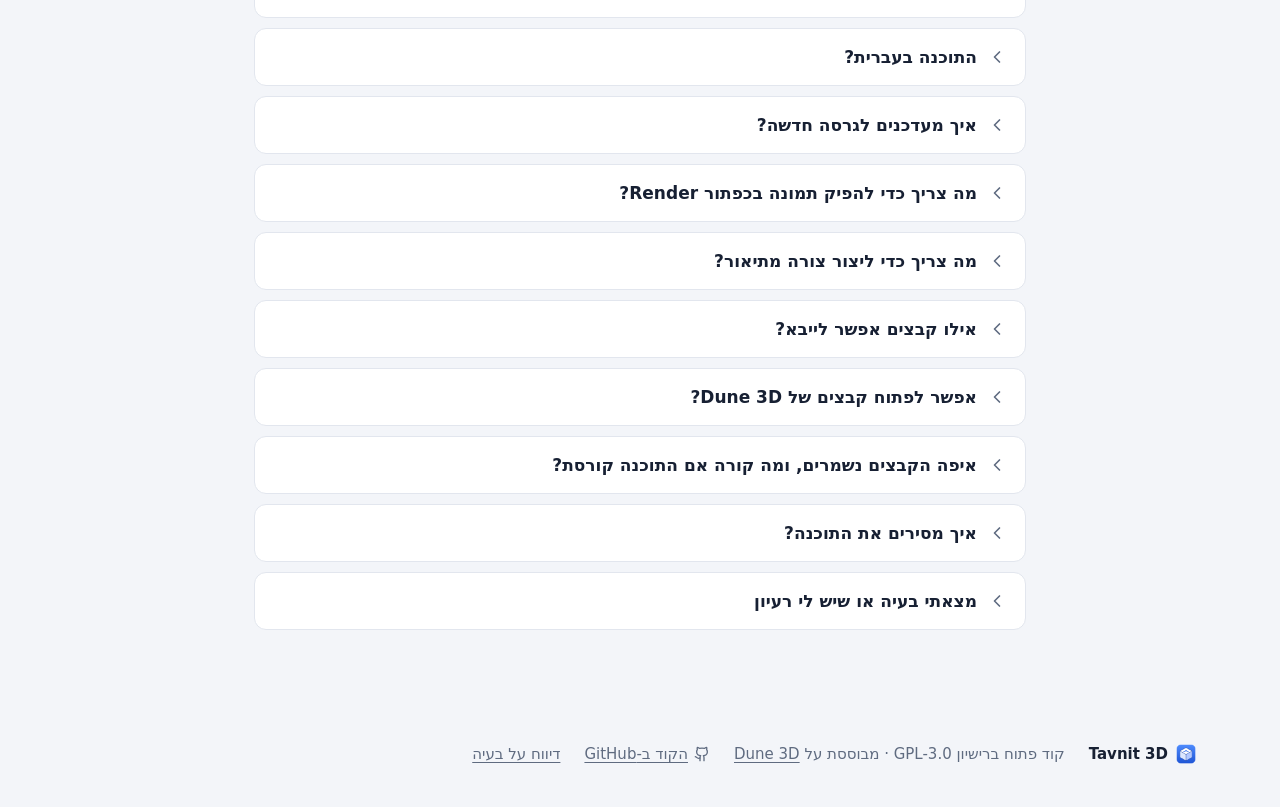
==== commit b650d914: "Site: changing parts of joined objects Co-Authored-By: Claude Opus 5.5 <noreply@anthropic.com>" ====
--- a/site/index.html
+++ b/site/index.html
@@ -142,7 +142,7 @@
           <article class="feature">
             <span class="feature-ic"><svg class="ic"><use href="#i-combine"/></svg></span>
             <h3>חורים, חיבור וחיסור</h3>
-            <p>כמו ב-Tinkercad: הופכים כל צורה לחור, או מוסיפים חור עגול, מזיזים אותו לתוך חפץ ולוחצים Cut. אפשר גם לאחד שתי צורות לאחת, לחסר אחת מהשנייה, או להשאיר רק את החלק המשותף.</p>
+            <p>כמו ב-Tinkercad: הופכים כל צורה לחור, או מוסיפים חור עגול, מזיזים אותו לתוך חפץ ולוחצים Cut. אפשר גם לאחד שתי צורות לאחת, לחסר אחת מהשנייה, או להשאיר רק את החלק המשותף. גם אחרי החיבור אפשר לשנות כל חלק, למשל את הרגליים של שולחן, וחלקים זהים משתנים יחד.</p>
           </article>
           <article class="feature">
             <span class="feature-ic"><svg class="ic"><use href="#i-cup"/></svg></span>
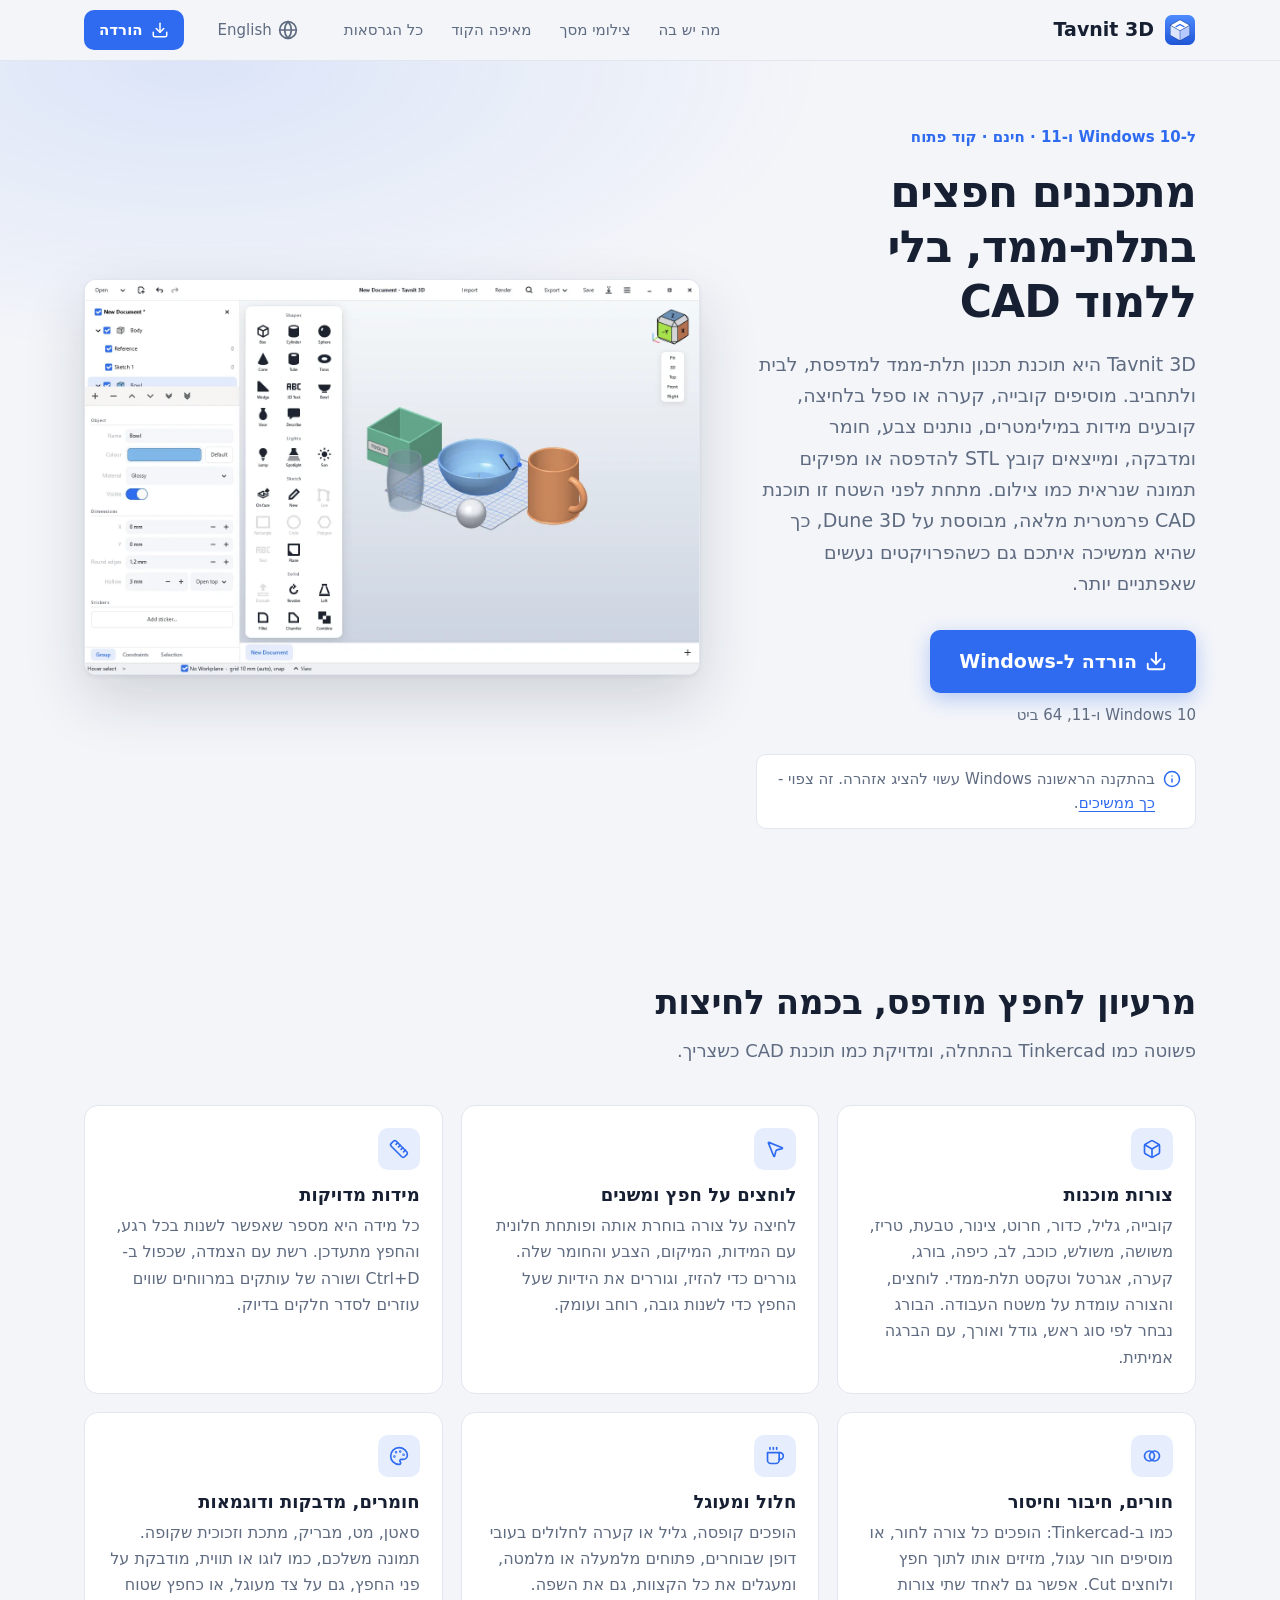
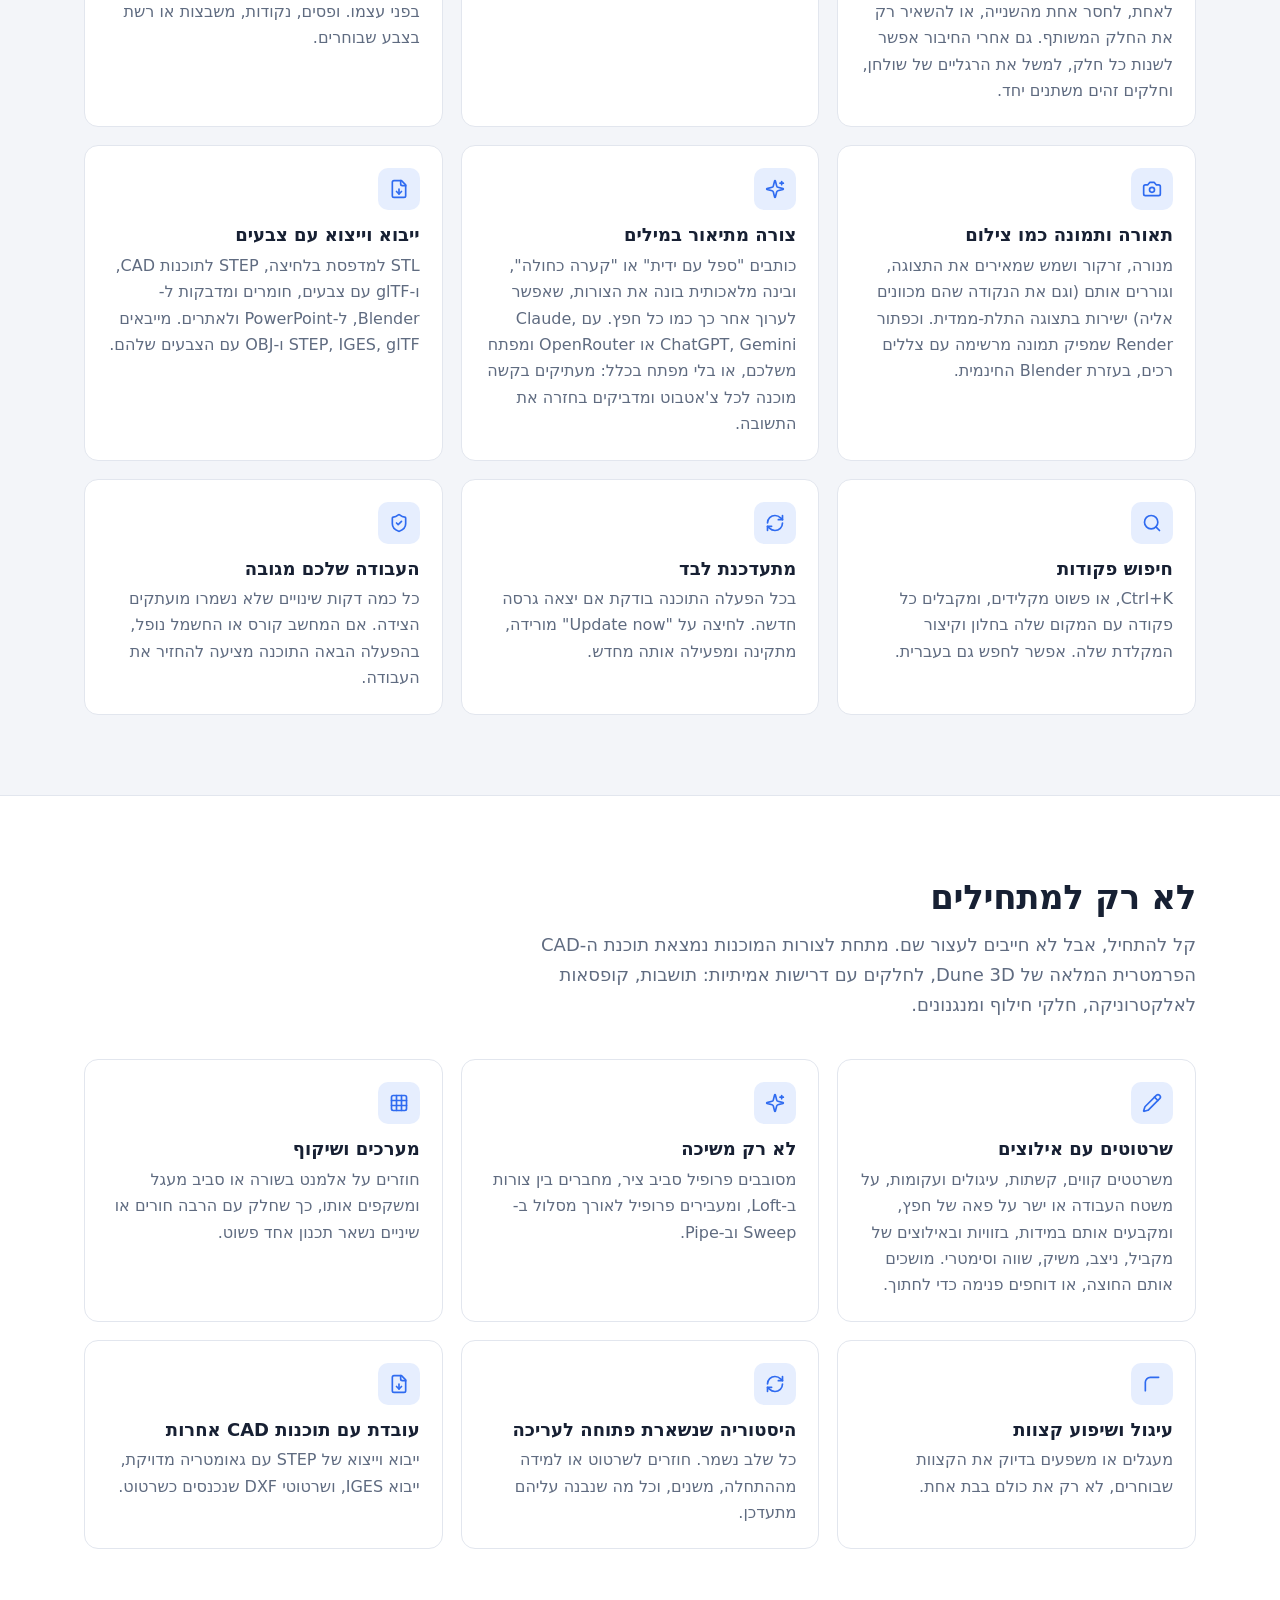
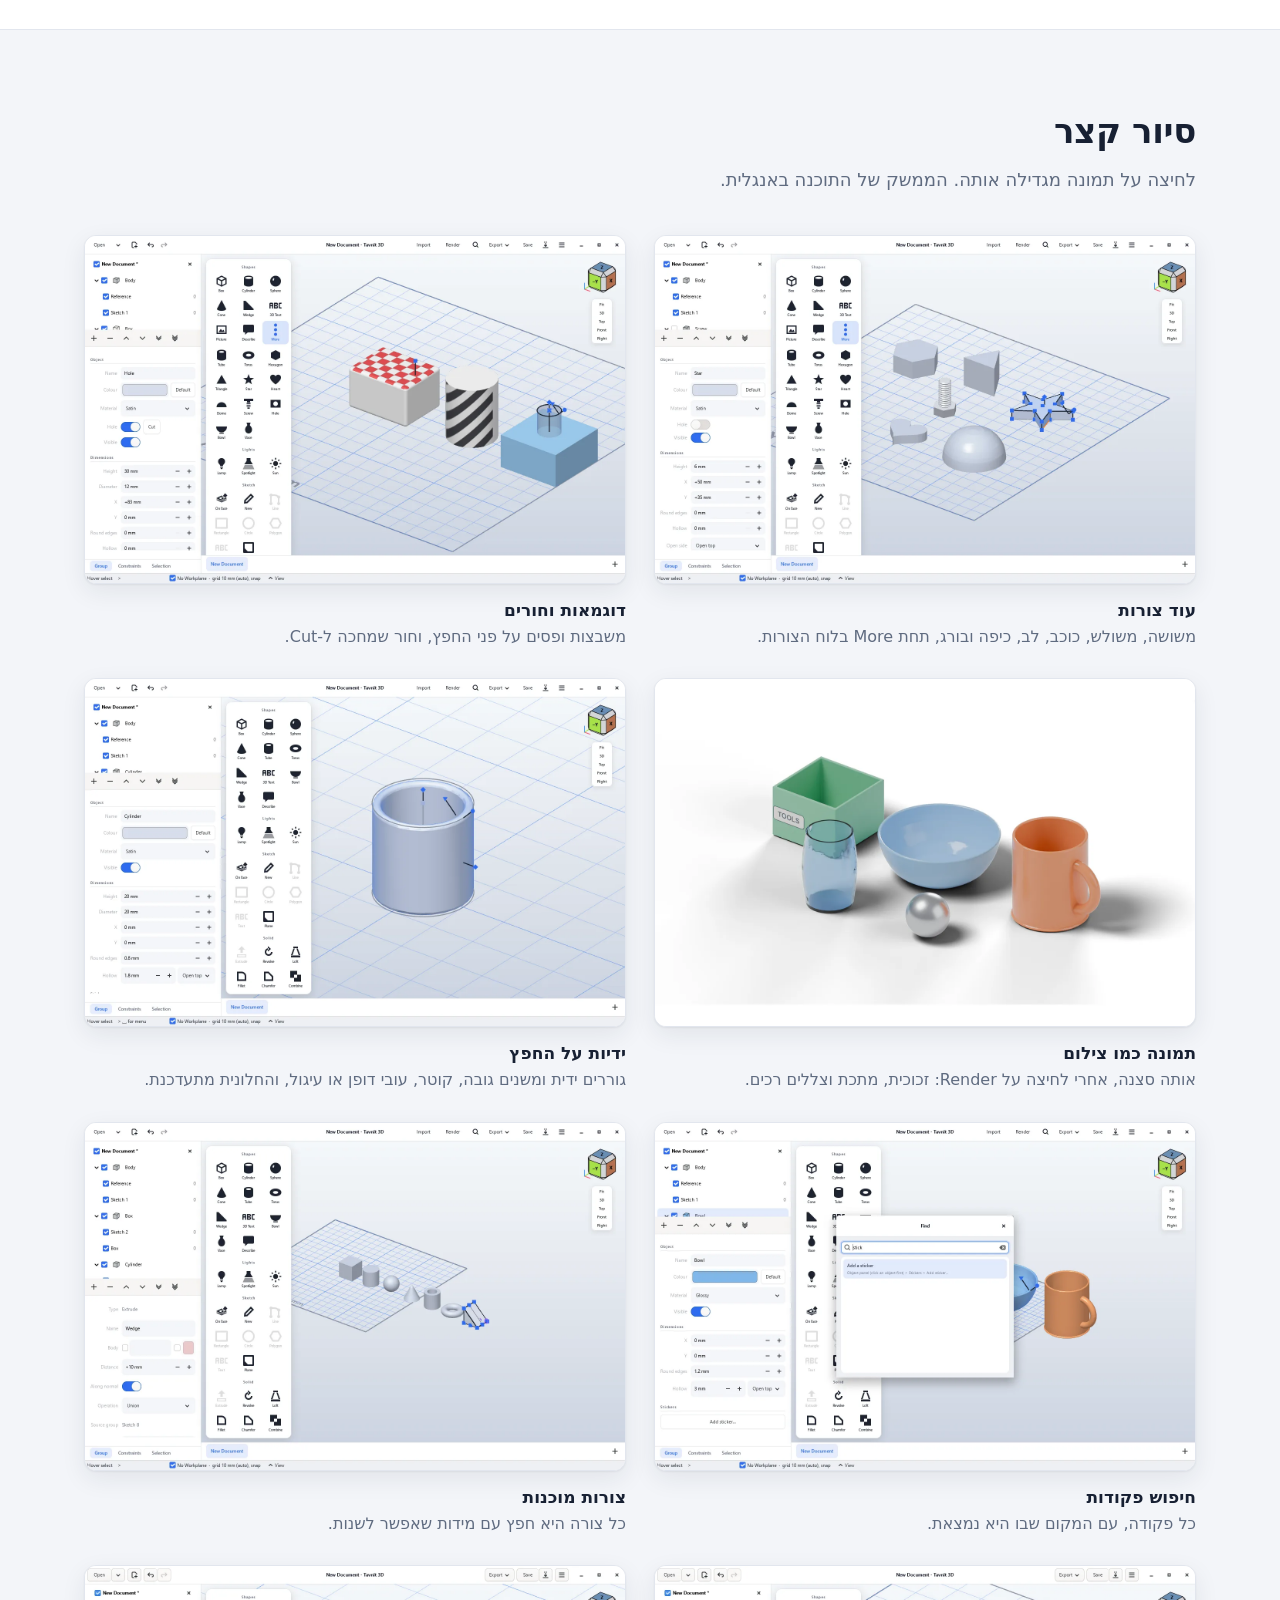
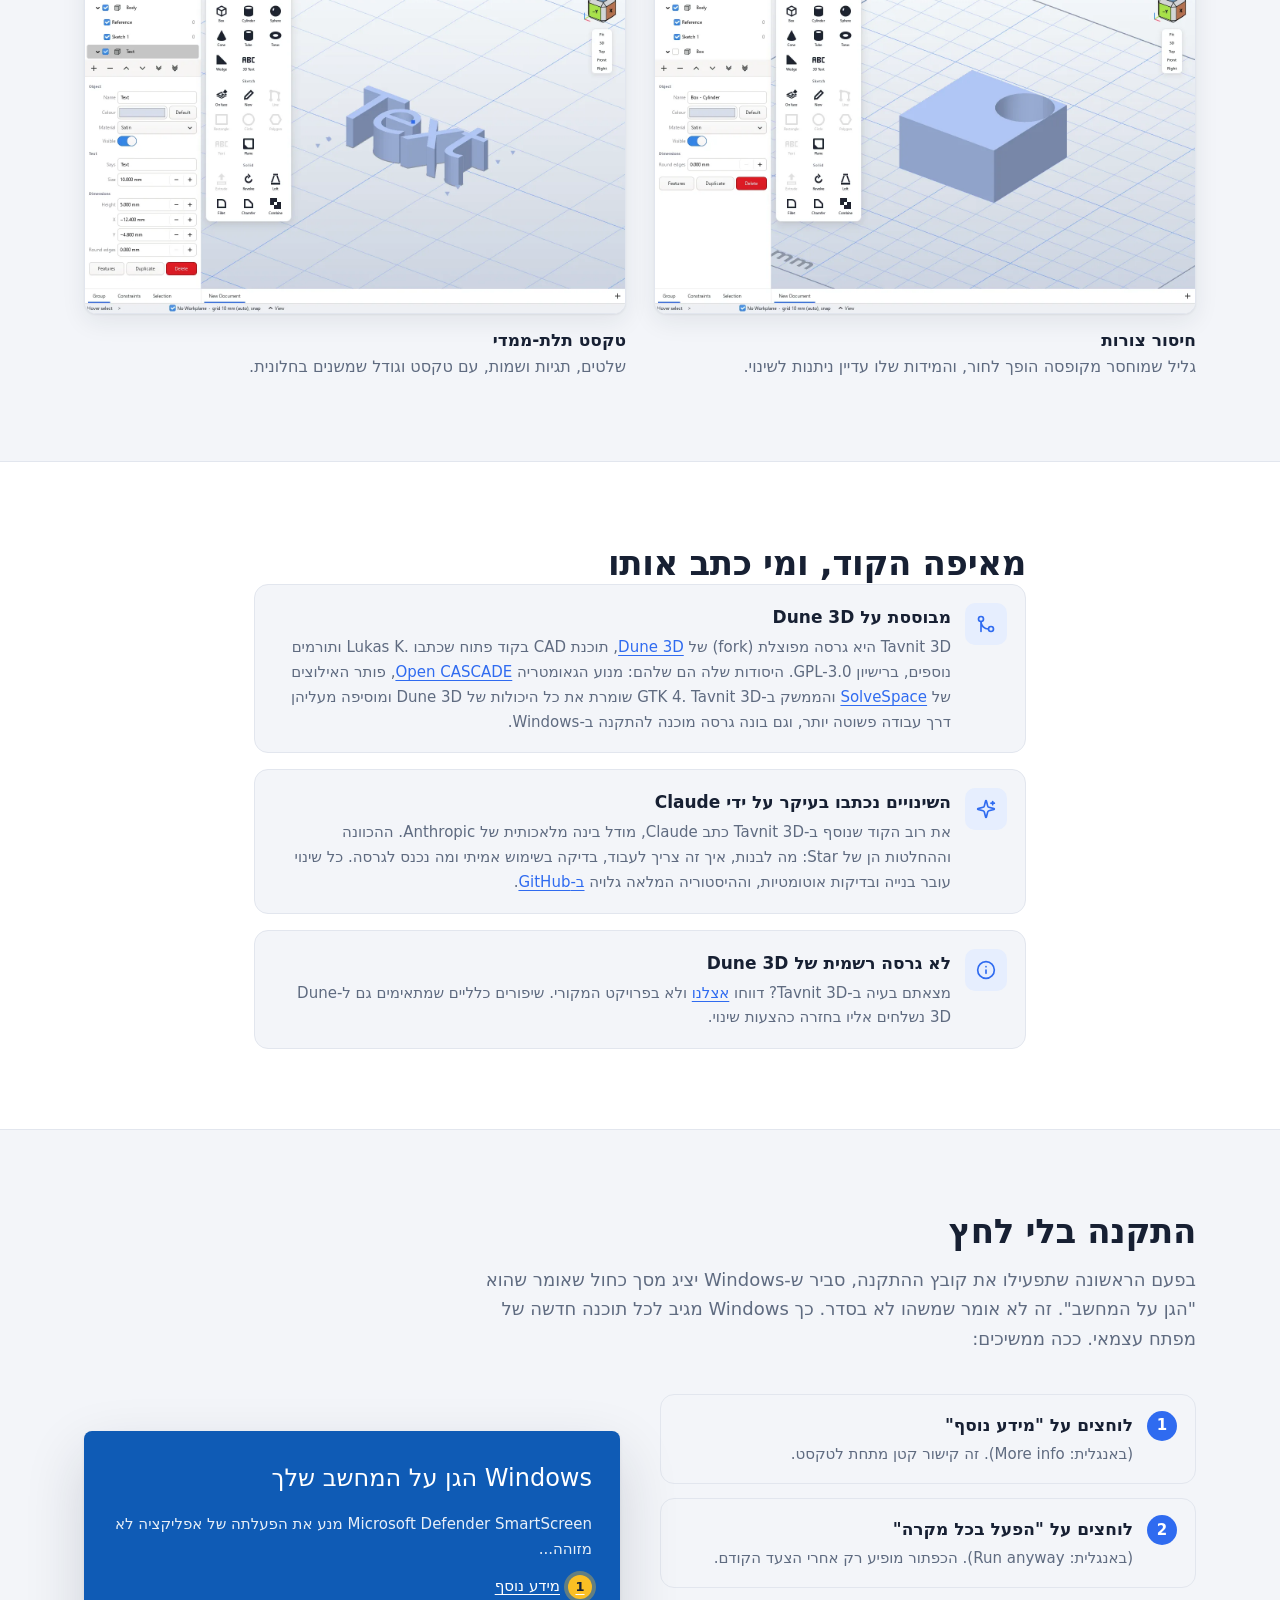
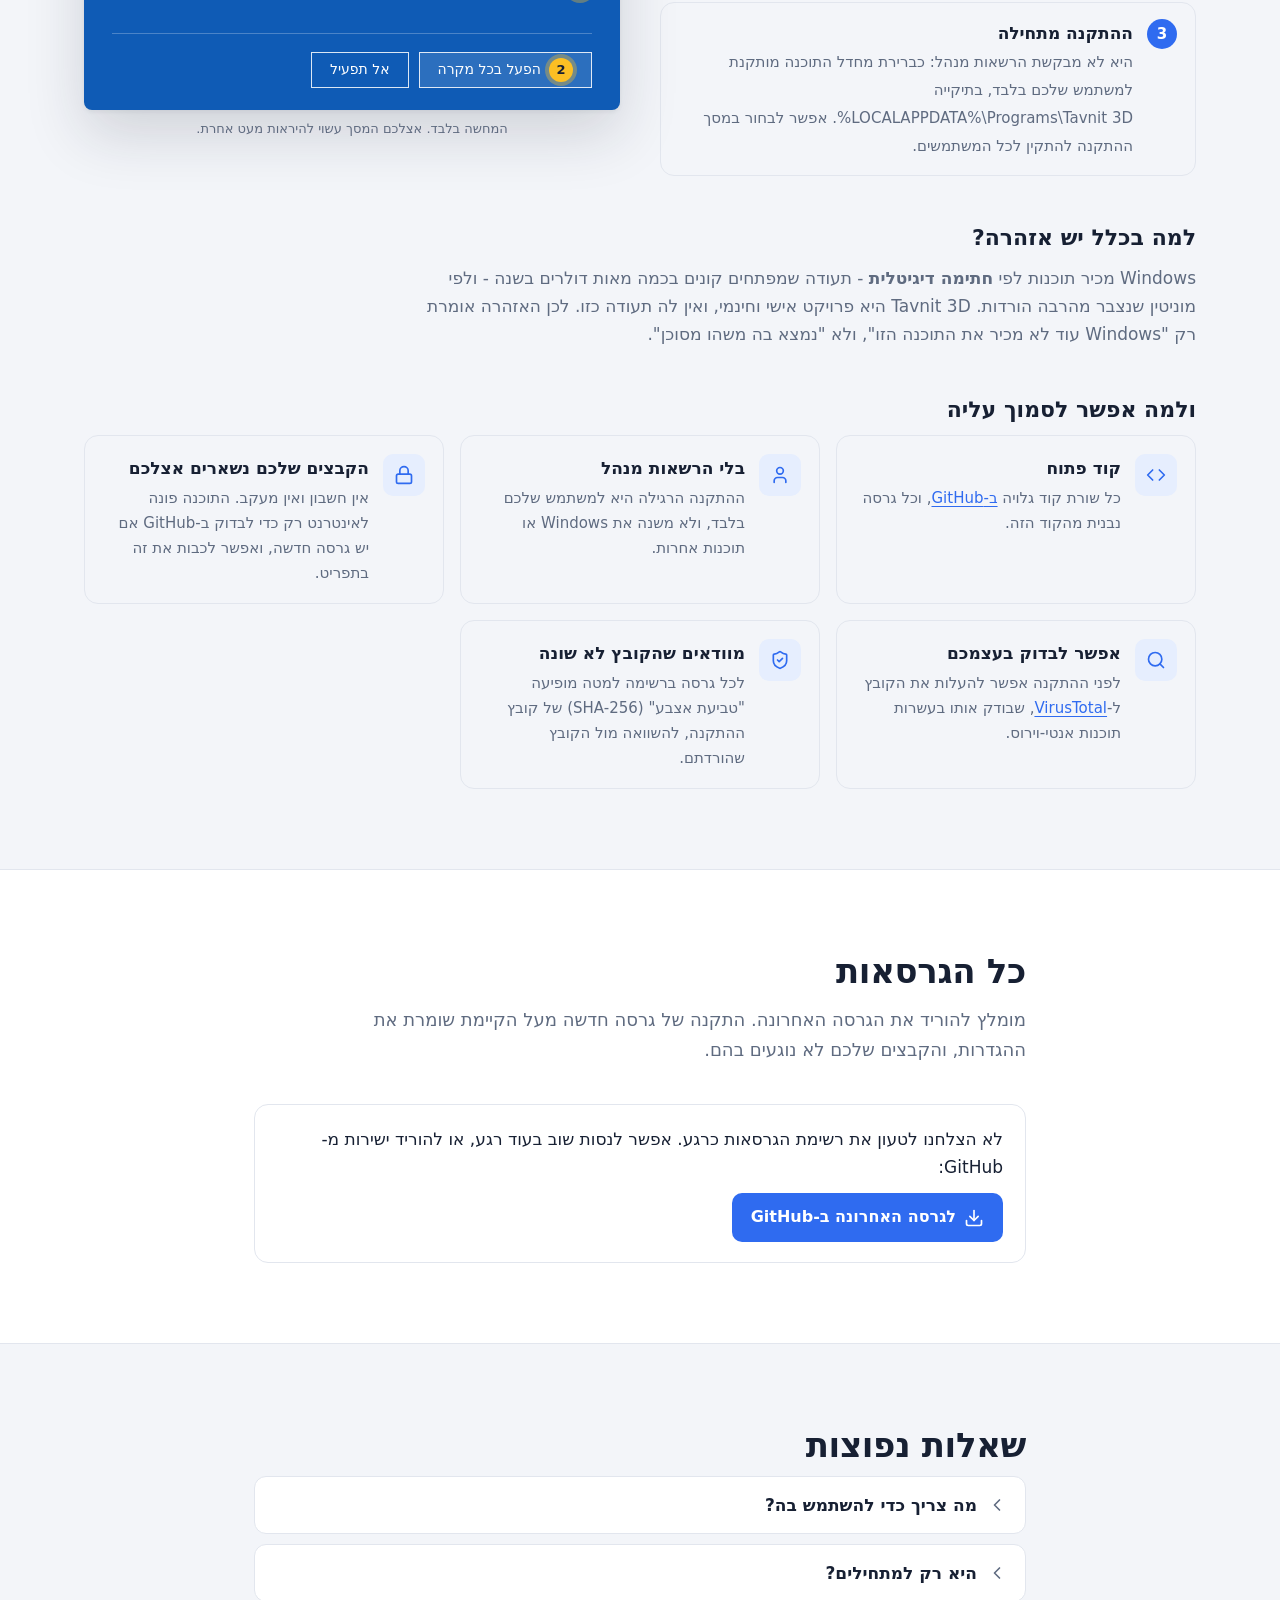
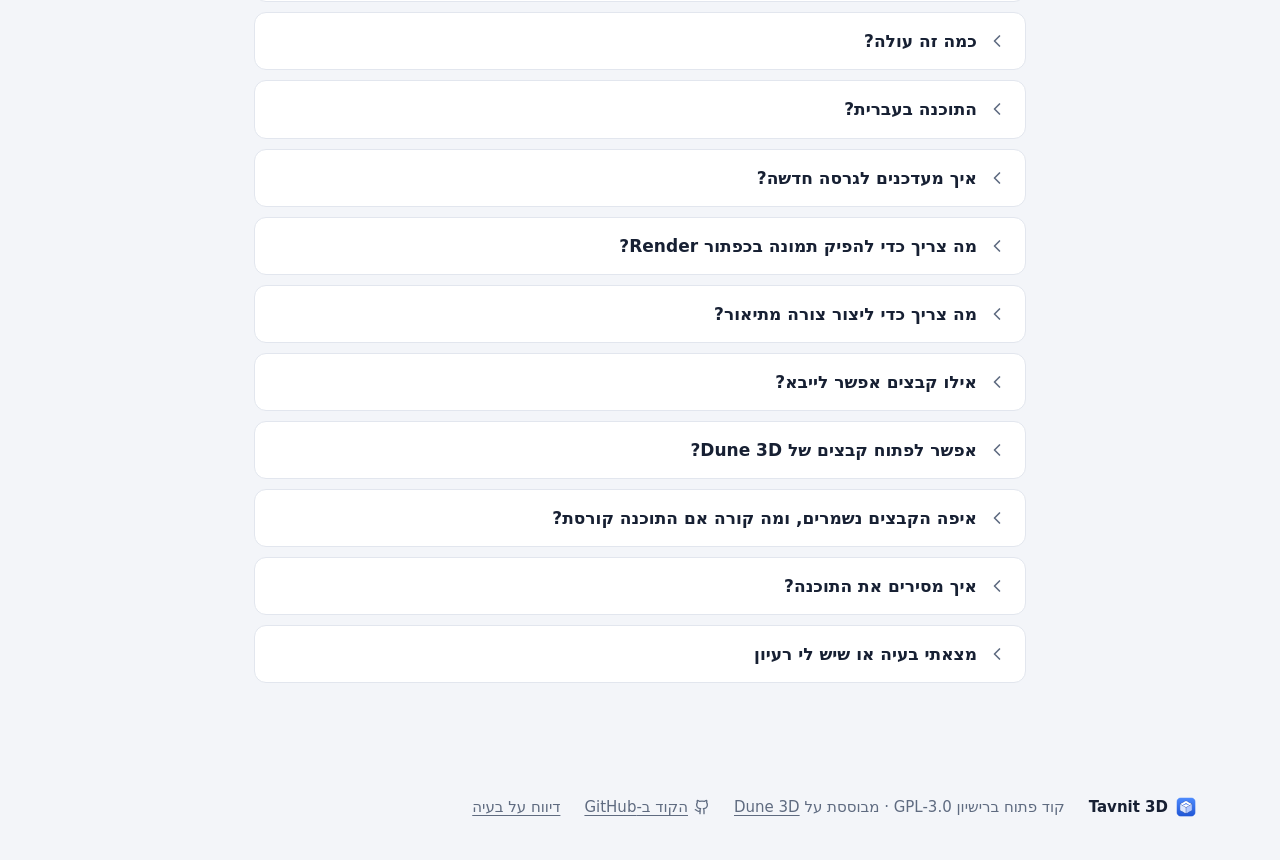
==== commit b950bee6: "Version 0.5.0; site: screw and light dragging Co-Authored-By: Claude Sonnet 5.5 <noreply@anthropic.c" ====
--- a/site/index.html
+++ b/site/index.html
@@ -127,7 +127,7 @@
           <article class="feature">
             <span class="feature-ic"><svg class="ic"><use href="#i-box"/></svg></span>
             <h3>צורות מוכנות</h3>
-            <p>קובייה, גליל, כדור, חרוט, צינור, טבעת, טריז, משושה, משולש, כוכב, לב, כיפה, בורג, קערה, אגרטל וטקסט תלת-ממדי. לוחצים, והצורה עומדת על משטח העבודה.</p>
+            <p>קובייה, גליל, כדור, חרוט, צינור, טבעת, טריז, משושה, משולש, כוכב, לב, כיפה, בורג, קערה, אגרטל וטקסט תלת-ממדי. לוחצים, והצורה עומדת על משטח העבודה. הבורג נבחר לפי סוג ראש, גודל ואורך, עם הברגה אמיתית.</p>
           </article>
           <article class="feature">
             <span class="feature-ic"><svg class="ic"><use href="#i-pointer"/></svg></span>
@@ -157,7 +157,7 @@
           <article class="feature">
             <span class="feature-ic"><svg class="ic"><use href="#i-camera"/></svg></span>
             <h3>תאורה ותמונה כמו צילום</h3>
-            <p>מנורה, זרקור ושמש שמאירים את התצוגה, וכפתור Render שמפיק תמונה מרשימה עם צללים רכים, בעזרת Blender החינמית.</p>
+            <p>מנורה, זרקור ושמש שמאירים את התצוגה, וגוררים אותם (וגם את הנקודה שהם מכוונים אליה) ישירות בתצוגה התלת-ממדית. וכפתור Render שמפיק תמונה מרשימה עם צללים רכים, בעזרת Blender החינמית.</p>
           </article>
           <article class="feature">
             <span class="feature-ic"><svg class="ic"><use href="#i-sparkles"/></svg></span>
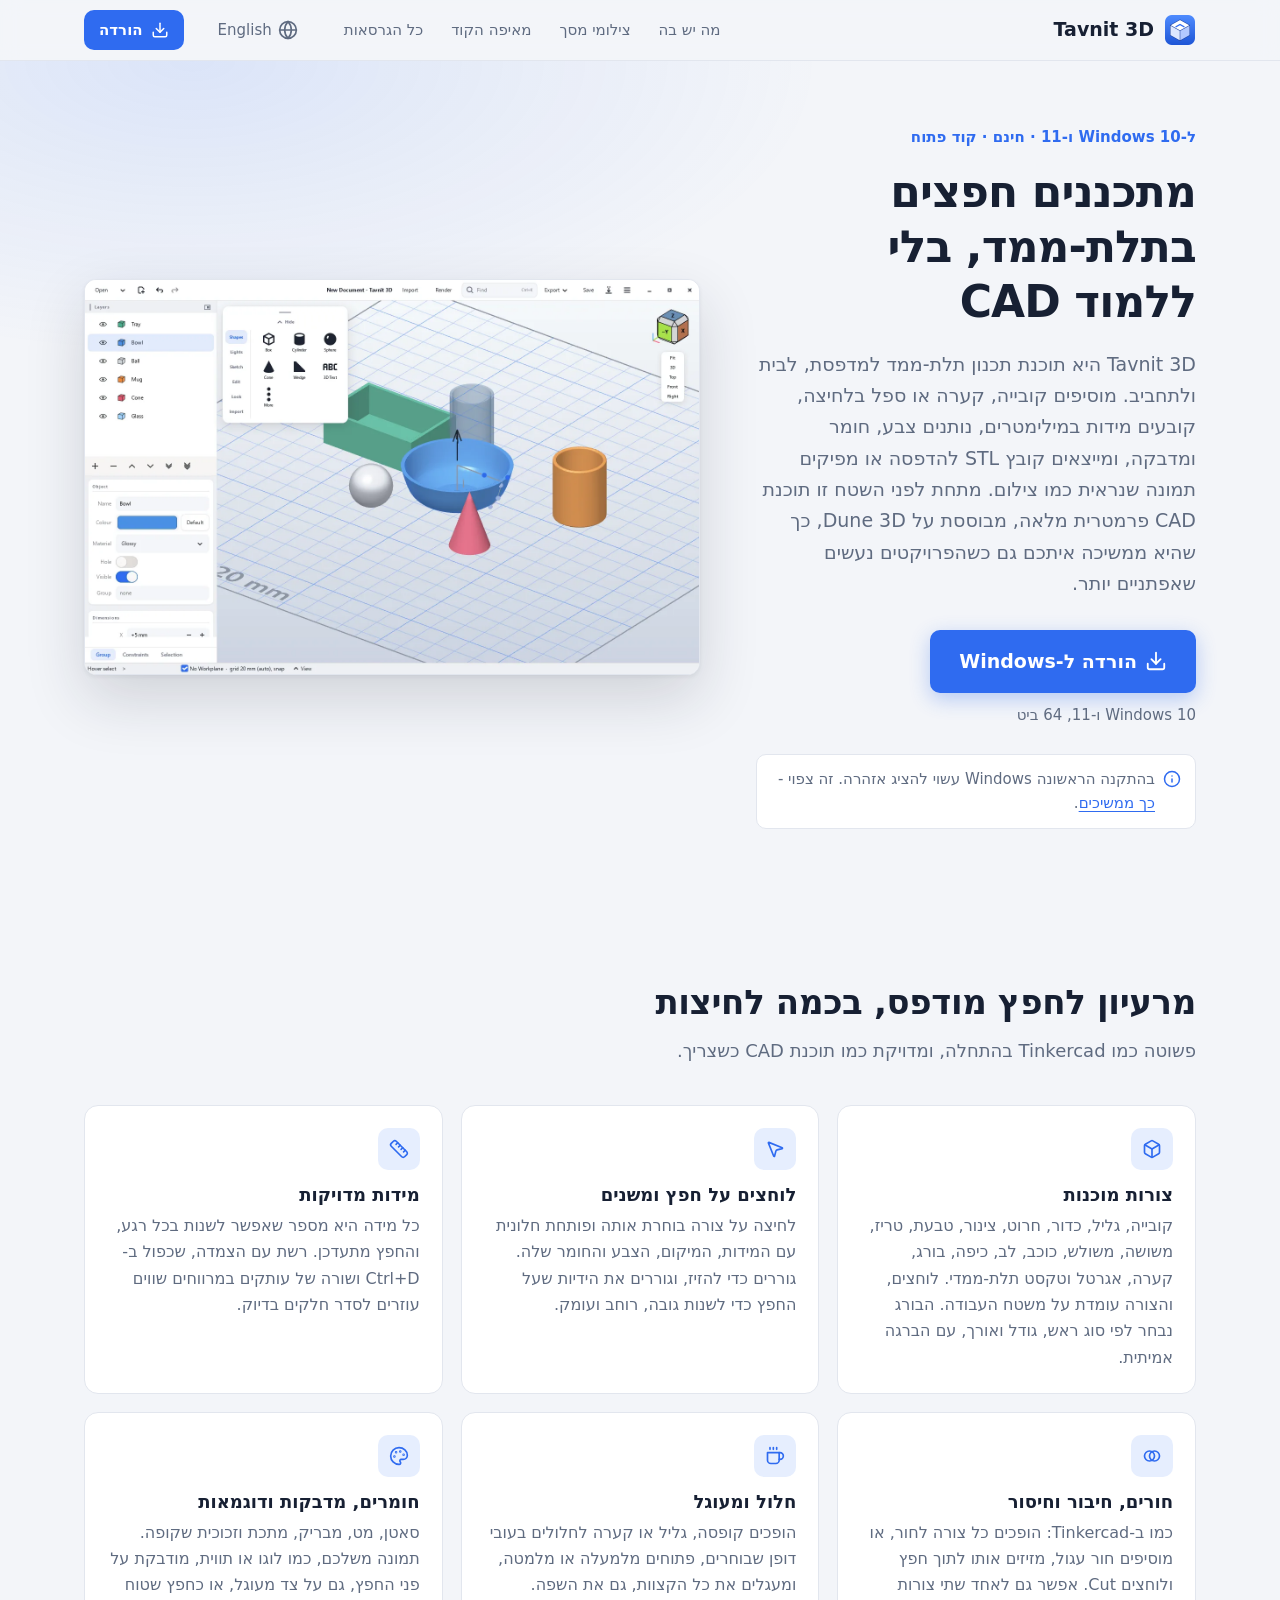
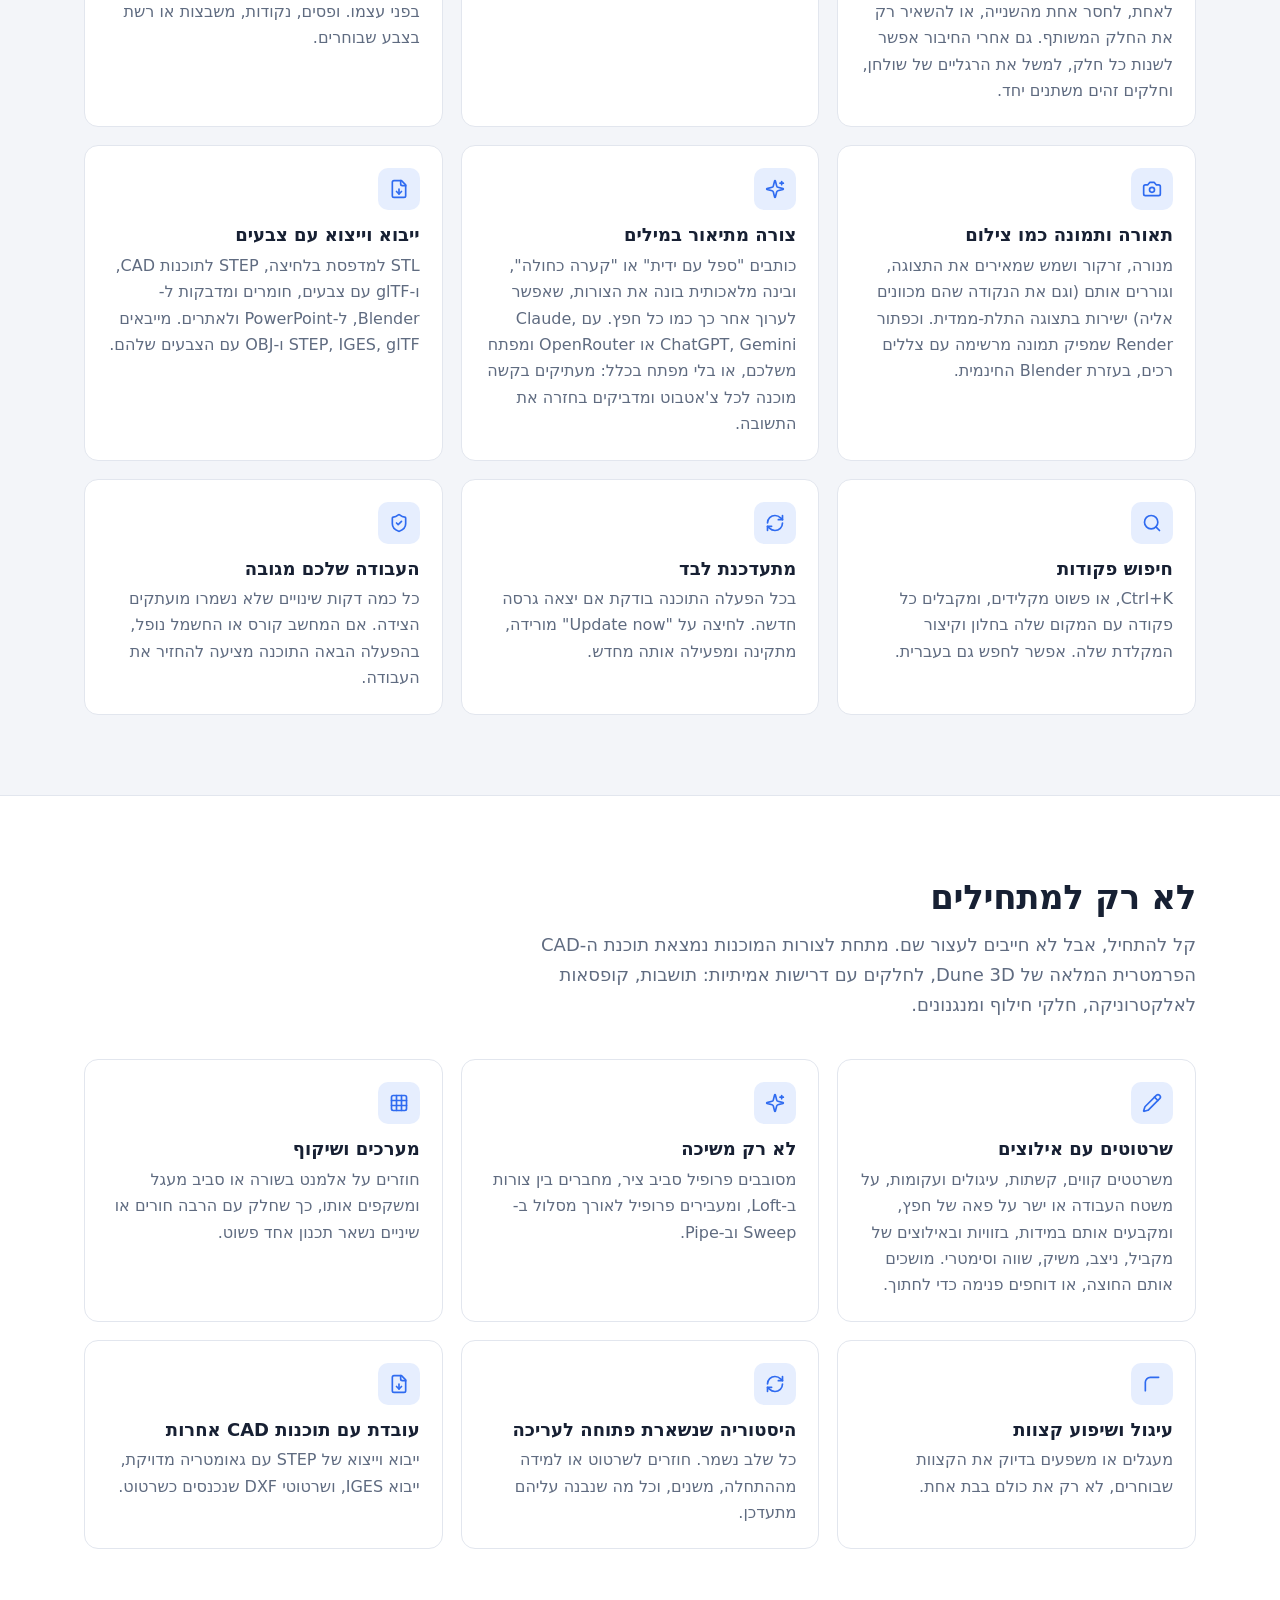
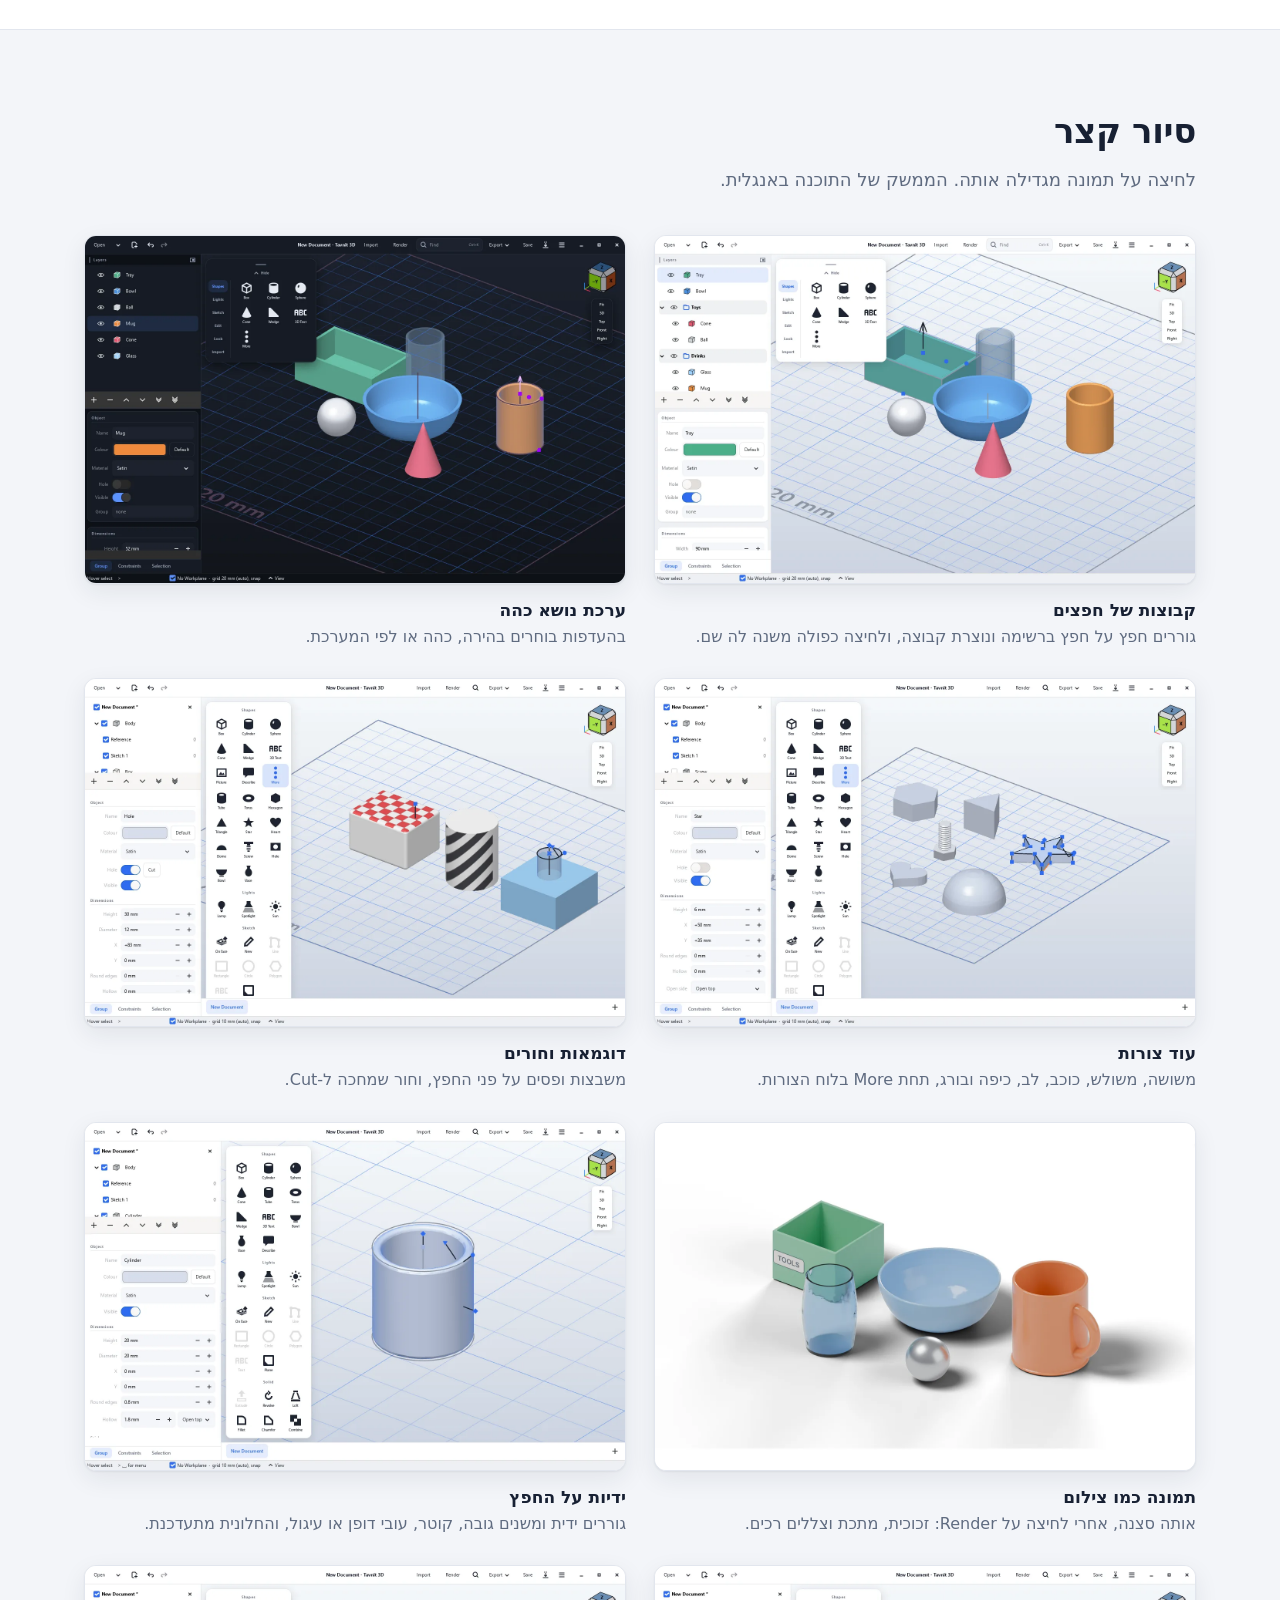
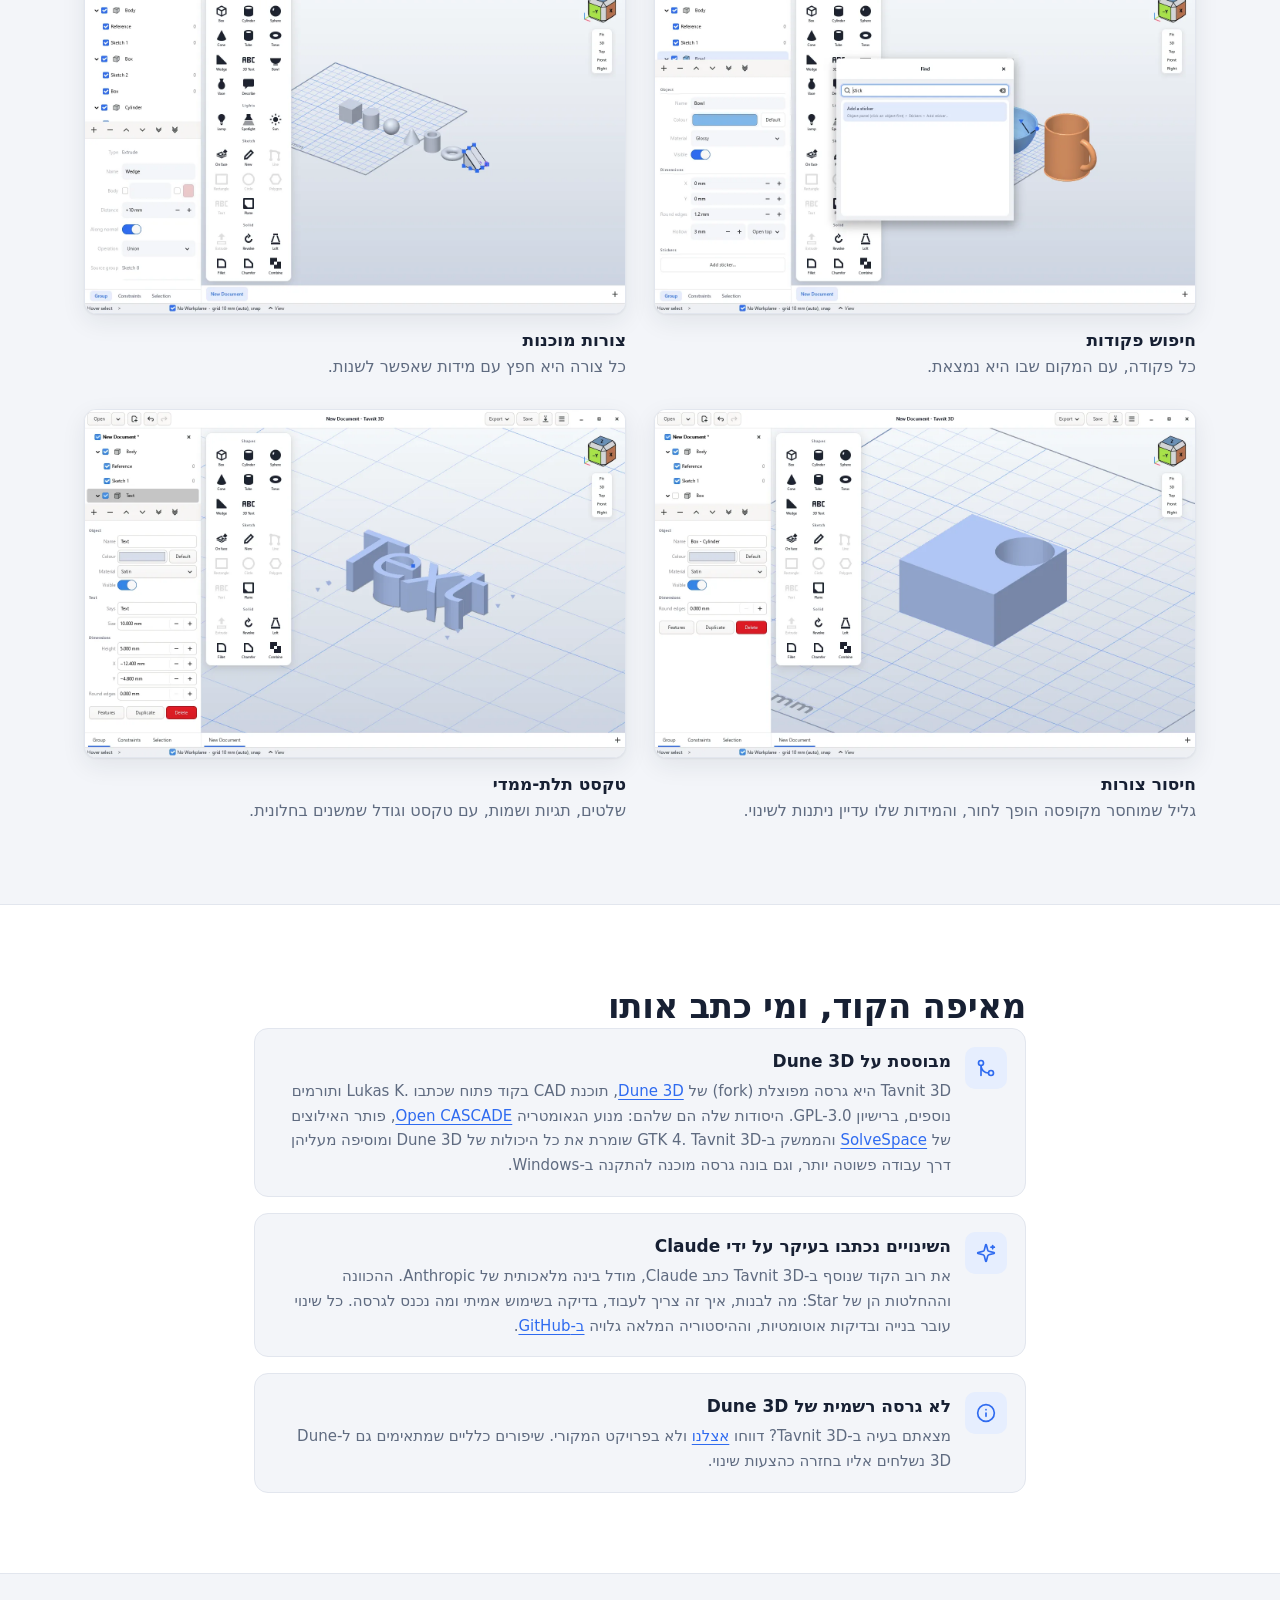
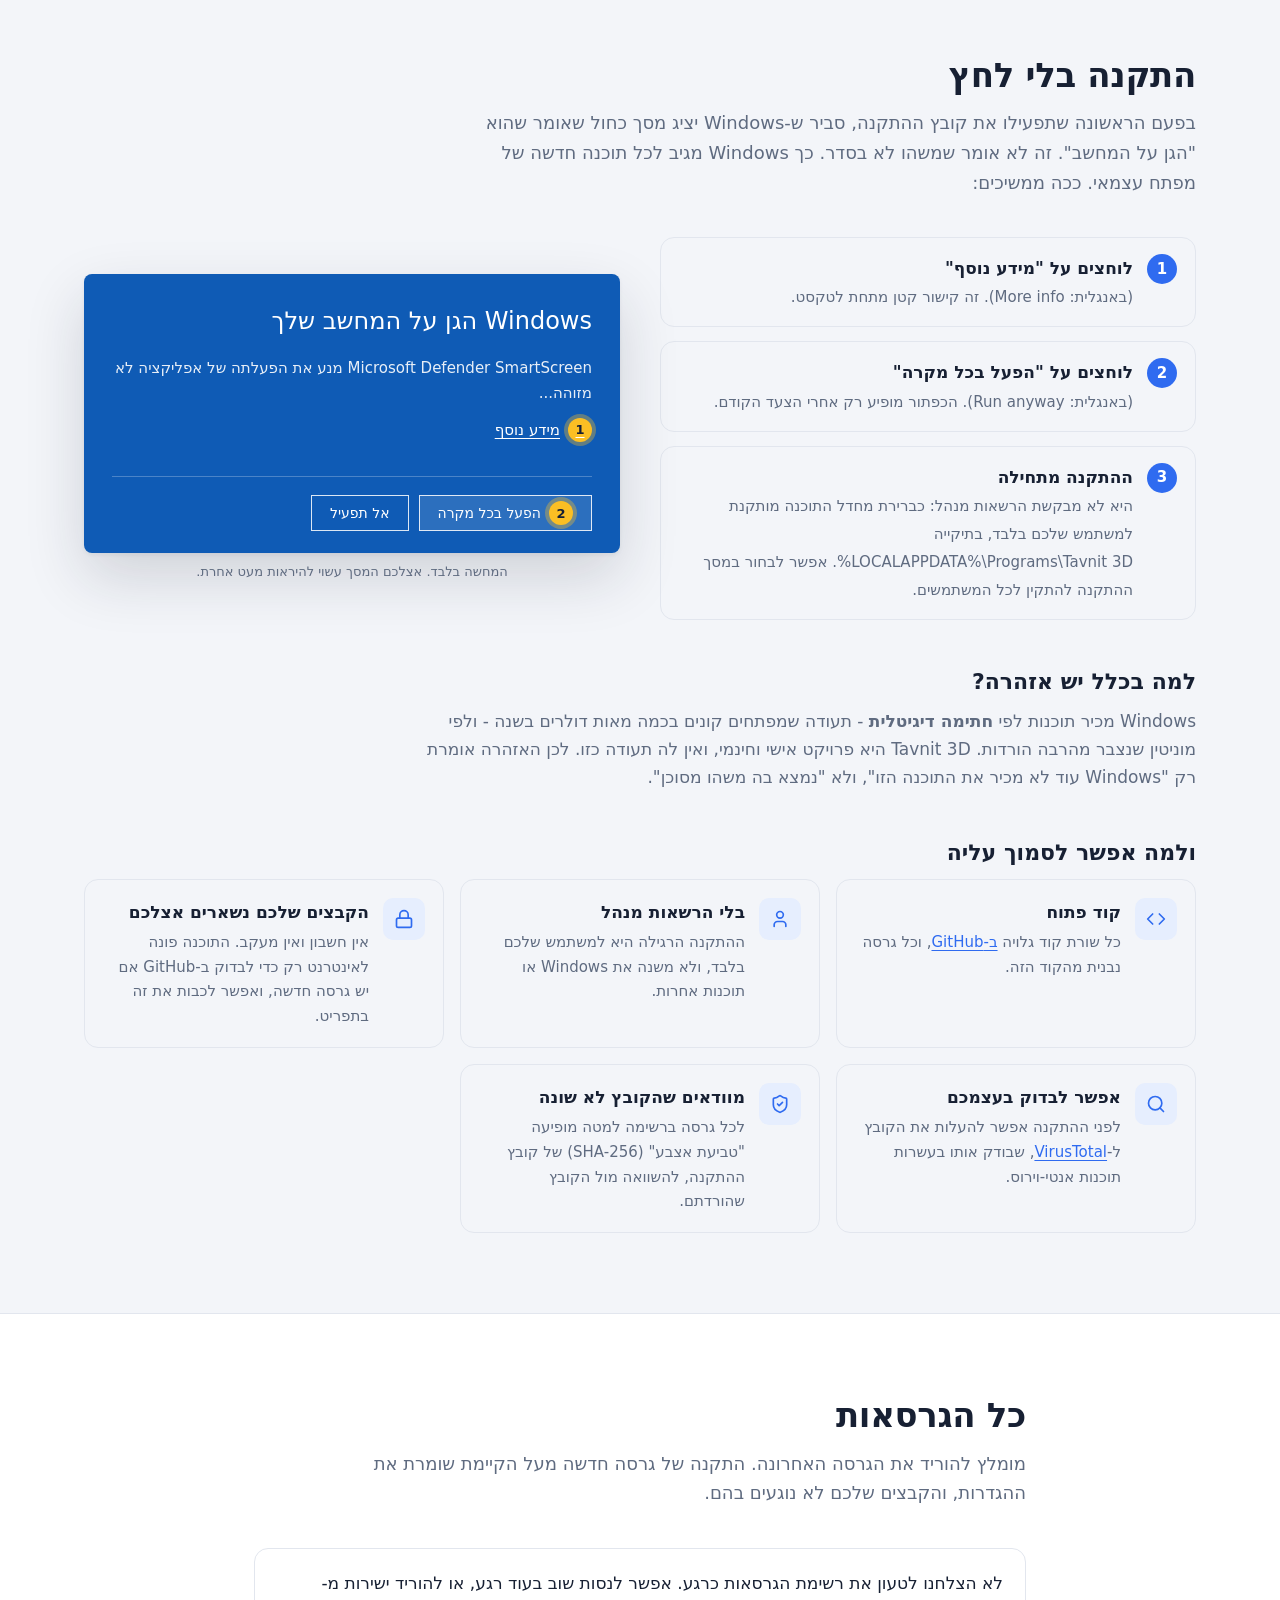
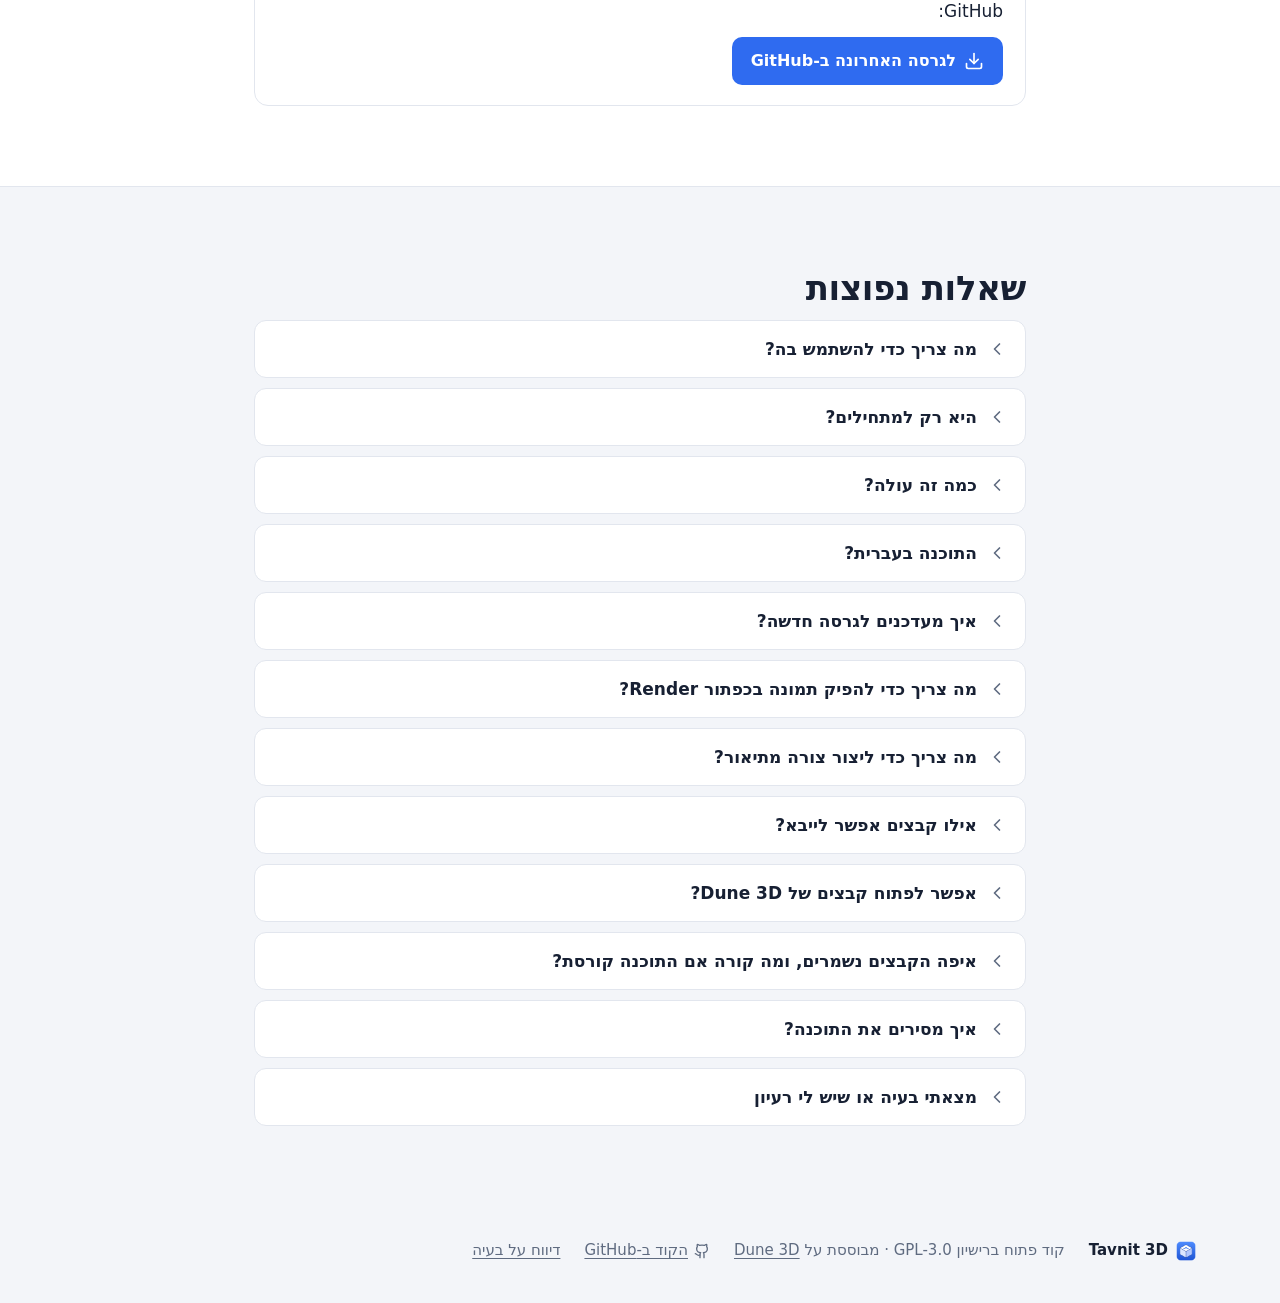
==== commit afc4066e: "Site: new hero screenshot, groups and dark theme in the tour Co-Authored-By: Claude Sonnet 5.5 <nore" ====
--- a/site/index.html
+++ b/site/index.html
@@ -112,7 +112,7 @@
         <div class="hero-shot">
           <div class="window">
             <img src="img/hero.webp" width="1400" height="900"
-                 alt="חלון Tavnit 3D: לוח צורות, אורות וכלים, ועל משטח העבודה קופסת אחסון ירוקה עם מדבקה, כוס זכוכית, קערה כחולה מבריקה, כדור מתכת וספל כתום עם ידית. הקערה נבחרת, עם ידיות לעובי הדופן ולעיגול הקצוות, ובחלונית בצד הצבע, החומר ועובי הדופן שלה">
+                 alt="חלון Tavnit 3D: סרגל קטגוריות ולוח צורות, רשימת חפצים בצד, ועל משטח העבודה מגש ירוק, כוס זכוכית, קערה כחולה מבריקה, כדור מתכת, חרוט אדום וספל כתום. הקערה נבחרת, עם ידיות בגודל, ובחלונית בצד השם, הצבע והחומר שלה">
           </div>
         </div>
       </div>
@@ -237,6 +237,20 @@
         <h2>סיור קצר</h2>
         <p class="section-lead">לחיצה על תמונה מגדילה אותה. הממשק של התוכנה באנגלית.</p>
         <div class="gallery">
+          <figure class="shot">
+            <button type="button" class="shot-btn" data-full="img/groups.webp" aria-label="הגדלת התמונה: קבוצות של חפצים">
+              <img src="img/groups.webp" width="1400" height="900" loading="lazy"
+                   alt="רשימת החפצים עם שתי קבוצות, Toys ו-Drinks, שכל אחת מכילה שני חפצים, והמגש נבחר עם ידיות וחלונית מידות">
+            </button>
+            <figcaption><strong>קבוצות של חפצים</strong>גוררים חפץ על חפץ ברשימה ונוצרת קבוצה, ולחיצה כפולה משנה לה שם.</figcaption>
+          </figure>
+          <figure class="shot">
+            <button type="button" class="shot-btn" data-full="img/dark.webp" aria-label="הגדלת התמונה: ערכת נושא כהה">
+              <img src="img/dark.webp" width="1400" height="900" loading="lazy"
+                   alt="התוכנה בערכת הנושא הכהה: רקע כהה לחלון ולמשטח העבודה, והספל הכתום נבחר עם ידיות בחלונית">
+            </button>
+            <figcaption><strong>ערכת נושא כהה</strong>בהעדפות בוחרים בהירה, כהה או לפי המערכת.</figcaption>
+          </figure>
           <figure class="shot">
             <button type="button" class="shot-btn" data-full="img/more-shapes.webp" aria-label="הגדלת התמונה: עוד צורות מוכנות">
               <img src="img/more-shapes.webp" width="1400" height="900" loading="lazy"
